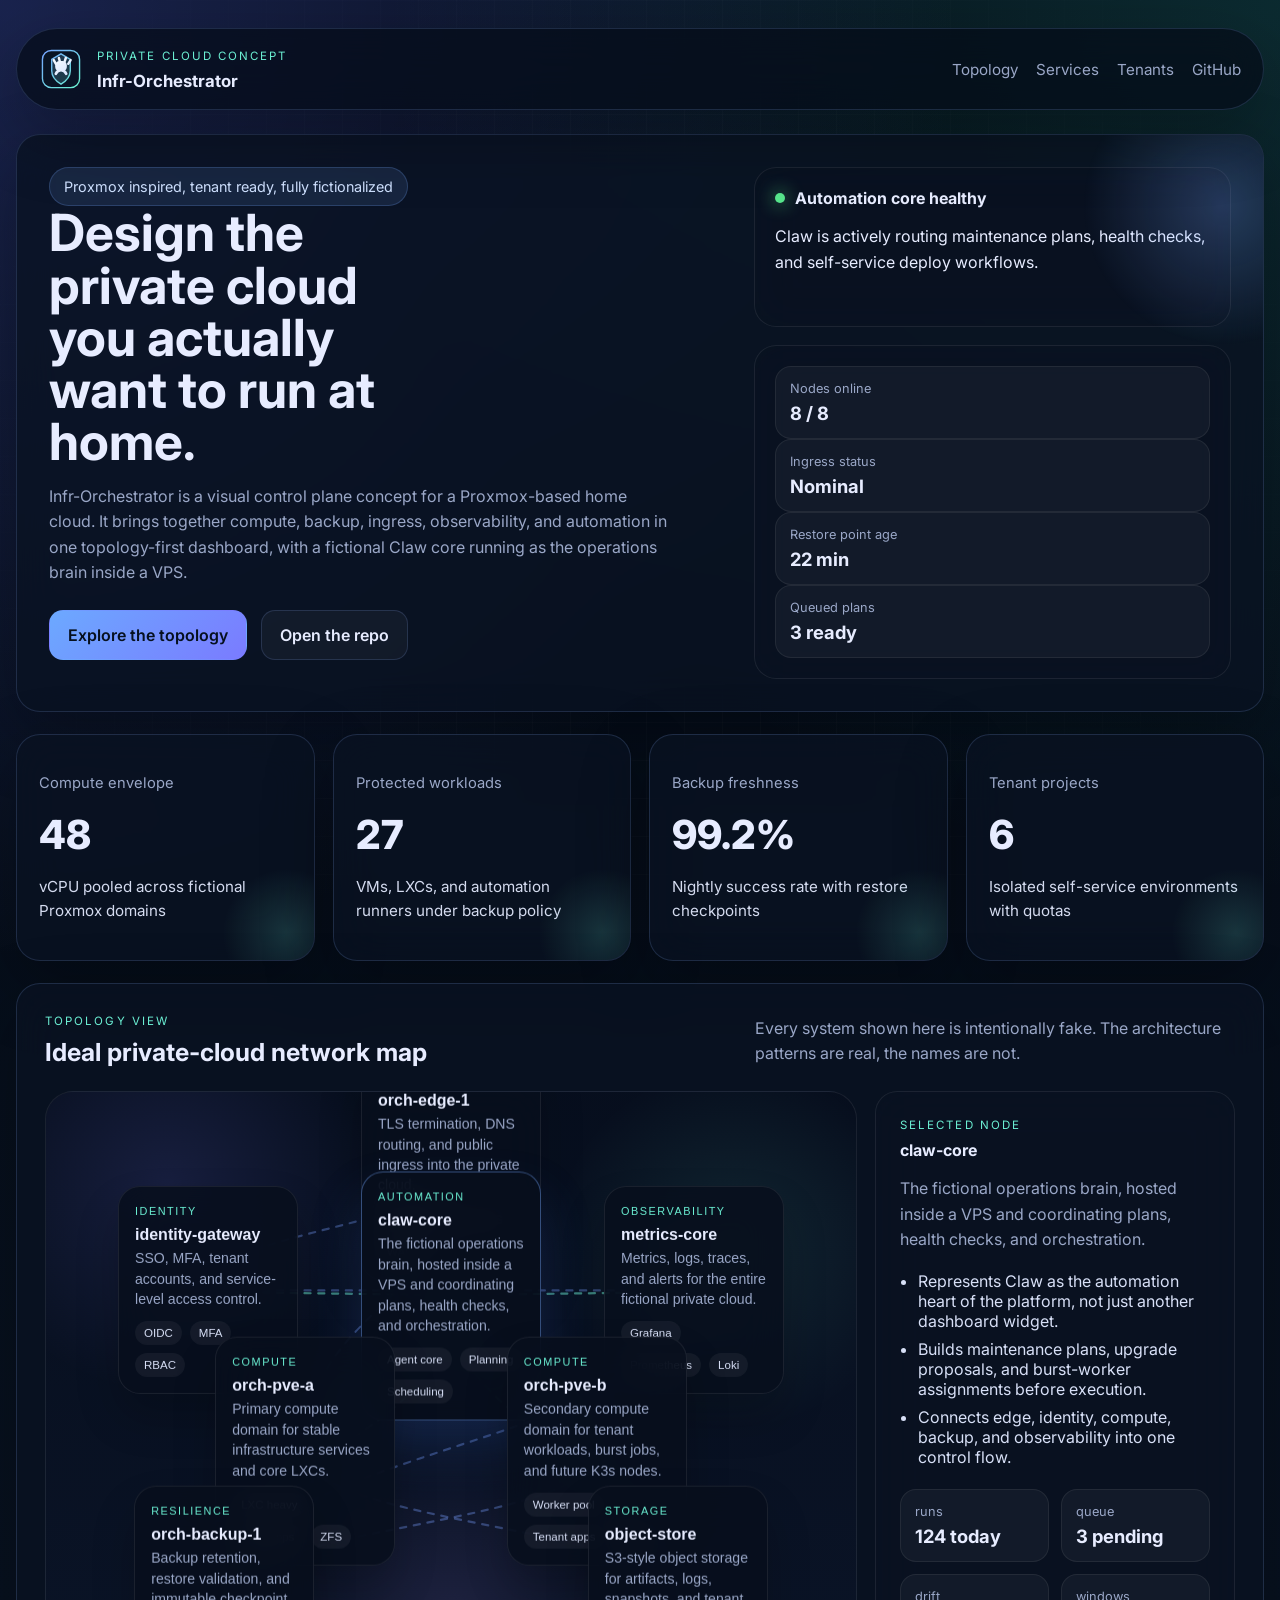
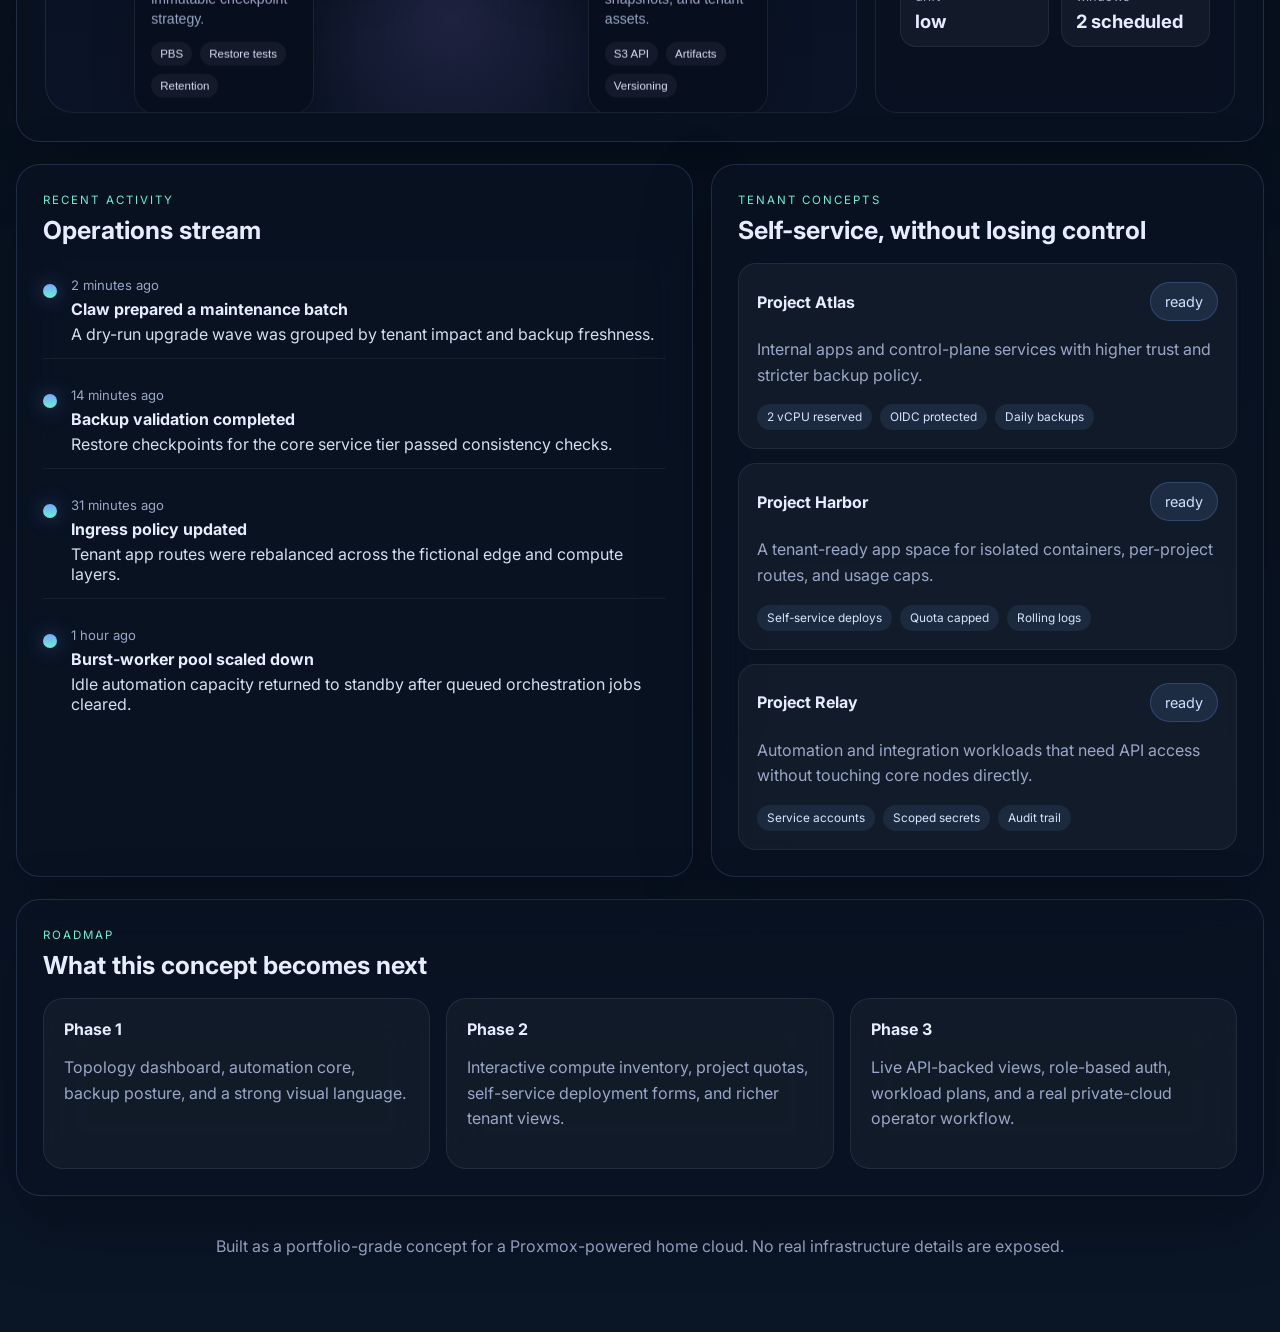
==== docs/index.html @ 696e26fd "feat: launch infr-orchestrator concept site" ====
<!DOCTYPE html>
<html lang="en">
  <head>
    <meta charset="UTF-8" />
    <meta name="viewport" content="width=device-width, initial-scale=1.0" />
    <title>Infr-Orchestrator</title>
    <meta
      name="description"
      content="A visual private-cloud control plane concept for Proxmox-based home infrastructure."
    />
    <link rel="icon" type="image/svg+xml" href="./assets/favicon.svg" />
    <link rel="preconnect" href="https://fonts.googleapis.com" />
    <link rel="preconnect" href="https://fonts.gstatic.com" crossorigin />
    <link
      href="https://fonts.googleapis.com/css2?family=Inter:wght@400;500;600;700;800&display=swap"
      rel="stylesheet"
    />
    <link rel="stylesheet" href="./styles.css" />
  </head>
  <body>
    <div class="page-shell">
      <header class="topbar">
        <div class="brand-lockup">
          <img src="./assets/favicon.svg" alt="Infr-Orchestrator logo" class="brand-icon" />
          <div>
            <p class="eyebrow">Private cloud concept</p>
            <h1>Infr-Orchestrator</h1>
          </div>
        </div>
        <nav class="topnav">
          <a href="#topology">Topology</a>
          <a href="#services">Services</a>
          <a href="#tenants">Tenants</a>
          <a href="https://github.com/SamuelSJames/infr-orchestrator" target="_blank" rel="noreferrer">GitHub</a>
        </nav>
      </header>

      <main>
        <section class="hero panel">
          <div class="hero-copy">
            <span class="pill">Proxmox inspired, tenant ready, fully fictionalized</span>
            <h2>Design the private cloud you actually want to run at home.</h2>
            <p>
              Infr-Orchestrator is a visual control plane concept for a Proxmox-based home cloud. It brings
              together compute, backup, ingress, observability, and automation in one topology-first dashboard,
              with a fictional Claw core running as the operations brain inside a VPS.
            </p>
            <div class="hero-actions">
              <a class="btn btn-primary" href="#topology">Explore the topology</a>
              <a class="btn btn-secondary" href="https://github.com/SamuelSJames/infr-orchestrator" target="_blank" rel="noreferrer">Open the repo</a>
            </div>
          </div>
          <div class="hero-stack">
            <article class="glass-card signal-card">
              <div class="signal-row">
                <span class="status-dot status-good"></span>
                <strong>Automation core healthy</strong>
              </div>
              <p>Claw is actively routing maintenance plans, health checks, and self-service deploy workflows.</p>
            </article>
            <article class="glass-card mini-metrics" id="mini-metrics"></article>
          </div>
        </section>

        <section class="stats-grid" id="services"></section>

        <section class="panel topology-section" id="topology">
          <div class="section-heading">
            <div>
              <p class="eyebrow">Topology view</p>
              <h3>Ideal private-cloud network map</h3>
            </div>
            <p>
              Every system shown here is intentionally fake. The architecture patterns are real, the names are not.
            </p>
          </div>
          <div class="topology-layout">
            <div class="topology-canvas-wrap">
              <svg class="connection-layer" viewBox="0 0 1000 620" preserveAspectRatio="none" aria-hidden="true"></svg>
              <div class="topology-canvas" id="topology-canvas"></div>
            </div>
            <aside class="detail-panel glass-card" id="detail-panel">
              <p class="eyebrow">Selected node</p>
              <h4 id="detail-title">claw-core</h4>
              <p id="detail-summary"></p>
              <ul class="detail-list" id="detail-list"></ul>
              <div class="detail-metrics" id="detail-metrics"></div>
            </aside>
          </div>
        </section>

        <section class="two-column-grid">
          <article class="panel">
            <div class="section-heading compact">
              <div>
                <p class="eyebrow">Recent activity</p>
                <h3>Operations stream</h3>
              </div>
            </div>
            <div class="timeline" id="timeline"></div>
          </article>

          <article class="panel" id="tenants">
            <div class="section-heading compact">
              <div>
                <p class="eyebrow">Tenant concepts</p>
                <h3>Self-service, without losing control</h3>
              </div>
            </div>
            <div class="tenant-grid" id="tenant-grid"></div>
          </article>
        </section>

        <section class="panel roadmap-panel">
          <div class="section-heading compact">
            <div>
              <p class="eyebrow">Roadmap</p>
              <h3>What this concept becomes next</h3>
            </div>
          </div>
          <div class="roadmap-grid">
            <article class="roadmap-card">
              <h4>Phase 1</h4>
              <p>Topology dashboard, automation core, backup posture, and a strong visual language.</p>
            </article>
            <article class="roadmap-card">
              <h4>Phase 2</h4>
              <p>Interactive compute inventory, project quotas, self-service deployment forms, and richer tenant views.</p>
            </article>
            <article class="roadmap-card">
              <h4>Phase 3</h4>
              <p>Live API-backed views, role-based auth, workload plans, and a real private-cloud operator workflow.</p>
            </article>
          </div>
        </section>
      </main>

      <footer class="footer-note">
        <p>Built as a portfolio-grade concept for a Proxmox-powered home cloud. No real infrastructure details are exposed.</p>
      </footer>
    </div>

    <script src="./app.js"></script>
  </body>
</html>
---- docs/styles.css ----
:root {
  --bg: #07111f;
  --bg-soft: rgba(15, 27, 47, 0.72);
  --panel: rgba(10, 18, 34, 0.78);
  --panel-strong: rgba(12, 22, 40, 0.92);
  --line: rgba(145, 178, 255, 0.17);
  --line-strong: rgba(129, 167, 255, 0.34);
  --text: #e7ecff;
  --text-soft: #9aa7c7;
  --accent: #75a8ff;
  --accent-2: #6cf0d4;
  --accent-3: #b28cff;
  --danger: #ff8d8d;
  --warn: #ffd36b;
  --ok: #57e58c;
  --shadow: 0 24px 70px rgba(0, 0, 0, 0.28);
  --radius: 24px;
}

* {
  box-sizing: border-box;
}

html {
  scroll-behavior: smooth;
}

body {
  margin: 0;
  font-family: "Inter", sans-serif;
  background:
    radial-gradient(circle at top left, rgba(92, 113, 255, 0.24), transparent 30%),
    radial-gradient(circle at top right, rgba(48, 208, 186, 0.16), transparent 28%),
    linear-gradient(180deg, #050b16 0%, #07111f 55%, #0a1526 100%);
  color: var(--text);
  min-height: 100vh;
}

body::before {
  content: "";
  position: fixed;
  inset: 0;
  pointer-events: none;
  background-image:
    linear-gradient(rgba(255, 255, 255, 0.02) 1px, transparent 1px),
    linear-gradient(90deg, rgba(255, 255, 255, 0.02) 1px, transparent 1px);
  background-size: 38px 38px;
  mask-image: radial-gradient(circle at center, black 45%, transparent 100%);
}

img {
  display: block;
}

p {
  line-height: 1.6;
}

a {
  color: inherit;
  text-decoration: none;
}

.page-shell {
  width: min(1320px, calc(100% - 32px));
  margin: 0 auto;
  padding: 28px 0 56px;
}

.topbar,
.panel,
.glass-card,
.roadmap-card,
.node-button {
  backdrop-filter: blur(20px);
  -webkit-backdrop-filter: blur(20px);
}

.topbar {
  position: sticky;
  top: 14px;
  z-index: 10;
  display: flex;
  justify-content: space-between;
  align-items: center;
  gap: 20px;
  padding: 18px 22px;
  margin-bottom: 24px;
  border: 1px solid var(--line);
  border-radius: 999px;
  background: rgba(5, 12, 24, 0.72);
  box-shadow: var(--shadow);
}

.brand-lockup {
  display: flex;
  align-items: center;
  gap: 14px;
}

.brand-icon {
  width: 44px;
  height: 44px;
}

.brand-lockup h1,
.hero-copy h2,
.section-heading h3,
.detail-panel h4 {
  margin: 0;
}

.brand-lockup h1 {
  font-size: 1.05rem;
}

.eyebrow {
  margin: 0 0 6px;
  text-transform: uppercase;
  letter-spacing: 0.18em;
  font-size: 0.72rem;
  color: var(--accent-2);
}

.topnav {
  display: flex;
  gap: 18px;
  flex-wrap: wrap;
}

.topnav a {
  color: var(--text-soft);
  font-size: 0.95rem;
}

.topnav a:hover {
  color: var(--text);
}

.panel {
  border: 1px solid var(--line);
  background: var(--panel);
  border-radius: var(--radius);
  box-shadow: var(--shadow);
}

.hero {
  display: grid;
  grid-template-columns: 1.35fr 0.95fr;
  gap: 28px;
  padding: 32px;
  position: relative;
  overflow: hidden;
}

.hero::after {
  content: "";
  position: absolute;
  right: -120px;
  top: -90px;
  width: 320px;
  height: 320px;
  background: radial-gradient(circle, rgba(117, 168, 255, 0.26), transparent 62%);
  pointer-events: none;
}

.hero-copy h2 {
  font-size: clamp(2.4rem, 4vw, 4.3rem);
  line-height: 1.02;
  max-width: 12ch;
}

.hero-copy p {
  color: var(--text-soft);
  max-width: 62ch;
}

.pill {
  display: inline-flex;
  align-items: center;
  gap: 8px;
  padding: 10px 14px;
  border-radius: 999px;
  background: rgba(117, 168, 255, 0.12);
  border: 1px solid rgba(117, 168, 255, 0.22);
  color: #cfe1ff;
  font-size: 0.9rem;
}

.hero-actions {
  display: flex;
  flex-wrap: wrap;
  gap: 14px;
  margin-top: 24px;
}

.btn {
  display: inline-flex;
  align-items: center;
  justify-content: center;
  padding: 14px 18px;
  border-radius: 14px;
  border: 1px solid transparent;
  font-weight: 600;
}

.btn-primary {
  background: linear-gradient(135deg, #6ca9ff 0%, #7a7bff 100%);
  color: #06101f;
}

.btn-secondary {
  background: rgba(255, 255, 255, 0.04);
  border-color: var(--line);
}

.hero-stack {
  display: grid;
  gap: 18px;
  align-content: center;
}

.glass-card {
  border-radius: 22px;
  padding: 20px;
  border: 1px solid rgba(255, 255, 255, 0.08);
  background: rgba(10, 18, 34, 0.72);
}

.signal-card {
  min-height: 160px;
}

.signal-row {
  display: flex;
  align-items: center;
  gap: 10px;
  margin-bottom: 12px;
}

.status-dot {
  width: 10px;
  height: 10px;
  border-radius: 999px;
  box-shadow: 0 0 18px currentColor;
}

.status-good {
  color: var(--ok);
  background: currentColor;
}

.status-warn {
  color: var(--warn);
  background: currentColor;
}

.status-danger {
  color: var(--danger);
  background: currentColor;
}

.stats-grid {
  margin-top: 22px;
  display: grid;
  grid-template-columns: repeat(4, minmax(0, 1fr));
  gap: 18px;
}

.metric-card {
  padding: 22px;
  min-height: 170px;
  position: relative;
  overflow: hidden;
}

.metric-card::after {
  content: "";
  position: absolute;
  inset: auto -38px -38px auto;
  width: 130px;
  height: 130px;
  border-radius: 999px;
  background: radial-gradient(circle, rgba(108, 240, 212, 0.16), transparent 70%);
}

.metric-label {
  color: var(--text-soft);
  font-size: 0.92rem;
}

.metric-value {
  margin: 14px 0 10px;
  font-size: 2.5rem;
  font-weight: 800;
}

.metric-footer {
  color: #d4dbef;
  font-size: 0.95rem;
}

.section-heading {
  display: flex;
  justify-content: space-between;
  gap: 18px;
  align-items: end;
  margin-bottom: 24px;
}

.section-heading.compact {
  margin-bottom: 18px;
}

.section-heading h3 {
  font-size: 1.55rem;
}

.section-heading p:last-child {
  max-width: 48ch;
  color: var(--text-soft);
  margin: 0;
}

.topology-section {
  margin-top: 22px;
  padding: 28px;
}

.topology-layout {
  display: grid;
  grid-template-columns: minmax(0, 2.1fr) 360px;
  gap: 18px;
}

.topology-canvas-wrap {
  position: relative;
  min-height: 620px;
  border-radius: 28px;
  border: 1px solid rgba(255, 255, 255, 0.08);
  background: linear-gradient(180deg, rgba(7, 15, 30, 0.95), rgba(11, 21, 40, 0.95));
  overflow: hidden;
}

.topology-canvas-wrap::before {
  content: "";
  position: absolute;
  inset: 0;
  background:
    radial-gradient(circle at 15% 15%, rgba(122, 123, 255, 0.14), transparent 24%),
    radial-gradient(circle at 85% 25%, rgba(108, 240, 212, 0.1), transparent 22%),
    radial-gradient(circle at 50% 85%, rgba(178, 140, 255, 0.12), transparent 26%);
}

.topology-canvas {
  position: relative;
  min-height: 620px;
}

.connection-layer {
  position: absolute;
  inset: 0;
  width: 100%;
  height: 100%;
}

.connection-layer path {
  fill: none;
  stroke: rgba(120, 159, 255, 0.36);
  stroke-width: 2.2;
  stroke-linecap: round;
  stroke-dasharray: 8 9;
}

.connection-layer path.primary {
  stroke: rgba(108, 240, 212, 0.5);
}

.node-button {
  position: absolute;
  transform: translate(-50%, -50%);
  width: 180px;
  border-radius: 22px;
  padding: 16px;
  text-align: left;
  border: 1px solid rgba(255, 255, 255, 0.08);
  background: rgba(8, 15, 29, 0.86);
  color: var(--text);
  box-shadow: 0 24px 44px rgba(0, 0, 0, 0.2);
  cursor: pointer;
}

.node-button:hover,
.node-button.active {
  border-color: rgba(117, 168, 255, 0.42);
  box-shadow: 0 28px 52px rgba(53, 93, 181, 0.24);
}

.node-tier {
  color: var(--accent-2);
  text-transform: uppercase;
  letter-spacing: 0.14em;
  font-size: 0.68rem;
}

.node-name {
  margin: 8px 0 4px;
  font-size: 1rem;
  font-weight: 700;
}

.node-summary {
  margin: 0;
  color: var(--text-soft);
  font-size: 0.88rem;
  line-height: 1.45;
}

.node-chip-row {
  display: flex;
  flex-wrap: wrap;
  gap: 8px;
  margin-top: 12px;
}

.node-chip {
  padding: 6px 9px;
  border-radius: 999px;
  font-size: 0.72rem;
  background: rgba(255, 255, 255, 0.05);
  color: #d8e0f7;
}

.detail-panel {
  min-height: 620px;
  padding: 24px;
  align-self: stretch;
}

#detail-summary {
  color: var(--text-soft);
}

.detail-list {
  padding-left: 18px;
  margin: 18px 0 22px;
  color: #d8e0f7;
}

.detail-list li + li {
  margin-top: 8px;
}

.detail-metrics {
  display: grid;
  grid-template-columns: repeat(2, minmax(0, 1fr));
  gap: 12px;
}

.detail-metric {
  border-radius: 16px;
  padding: 14px;
  background: rgba(255, 255, 255, 0.04);
  border: 1px solid rgba(255, 255, 255, 0.07);
}

.detail-metric span {
  display: block;
  color: var(--text-soft);
  font-size: 0.8rem;
  margin-bottom: 6px;
}

.detail-metric strong {
  font-size: 1.15rem;
}

.two-column-grid {
  margin-top: 22px;
  display: grid;
  grid-template-columns: 1.1fr 0.9fr;
  gap: 18px;
}

.two-column-grid > .panel,
.roadmap-panel {
  padding: 26px;
}

.timeline {
  display: grid;
  gap: 14px;
}

.timeline-item {
  display: grid;
  grid-template-columns: auto 1fr;
  gap: 14px;
  padding: 14px 0;
  border-bottom: 1px solid rgba(255, 255, 255, 0.06);
}

.timeline-item:last-child {
  border-bottom: 0;
}

.timeline-marker {
  width: 14px;
  height: 14px;
  margin-top: 7px;
  border-radius: 999px;
  background: linear-gradient(180deg, var(--accent), var(--accent-2));
  box-shadow: 0 0 20px rgba(117, 168, 255, 0.42);
}

.timeline-meta {
  color: var(--text-soft);
  font-size: 0.82rem;
  margin-bottom: 6px;
}

.timeline-title {
  font-weight: 700;
  margin-bottom: 5px;
}

.timeline-desc {
  color: #d6deef;
}

.tenant-grid {
  display: grid;
  gap: 14px;
}

.tenant-card {
  padding: 18px;
  border-radius: 18px;
  background: rgba(255, 255, 255, 0.04);
  border: 1px solid rgba(255, 255, 255, 0.07);
}

.tenant-top {
  display: flex;
  justify-content: space-between;
  gap: 14px;
  align-items: center;
}

.tenant-card h4,
.roadmap-card h4 {
  margin: 0;
}

.tenant-card p,
.roadmap-card p {
  color: var(--text-soft);
}

.tenant-badges {
  display: flex;
  flex-wrap: wrap;
  gap: 8px;
  margin-top: 12px;
}

.tenant-badge {
  padding: 6px 10px;
  border-radius: 999px;
  font-size: 0.74rem;
  background: rgba(117, 168, 255, 0.11);
  color: #d8e3ff;
}

.roadmap-panel {
  margin-top: 22px;
}

.roadmap-grid {
  display: grid;
  grid-template-columns: repeat(3, minmax(0, 1fr));
  gap: 16px;
}

.roadmap-card {
  border-radius: 20px;
  padding: 20px;
  border: 1px solid rgba(255, 255, 255, 0.08);
  background: rgba(255, 255, 255, 0.04);
}

.footer-note {
  padding-top: 22px;
  color: var(--text-soft);
  text-align: center;
}

@media (max-width: 1120px) {
  .hero,
  .topology-layout,
  .two-column-grid,
  .roadmap-grid,
  .stats-grid {
    grid-template-columns: 1fr;
  }

  .topology-canvas-wrap,
  .detail-panel {
    min-height: auto;
  }
}

@media (max-width: 860px) {
  .page-shell {
    width: min(100% - 20px, 1320px);
    padding-top: 18px;
  }

  .topbar {
    border-radius: 26px;
    padding: 18px;
    align-items: flex-start;
    flex-direction: column;
  }

  .hero,
  .topology-section,
  .two-column-grid > .panel,
  .roadmap-panel {
    padding: 22px;
  }

  .hero-copy h2 {
    max-width: 100%;
  }

  .section-heading {
    flex-direction: column;
    align-items: flex-start;
  }

  .node-button {
    width: 156px;
    padding: 14px;
  }
}
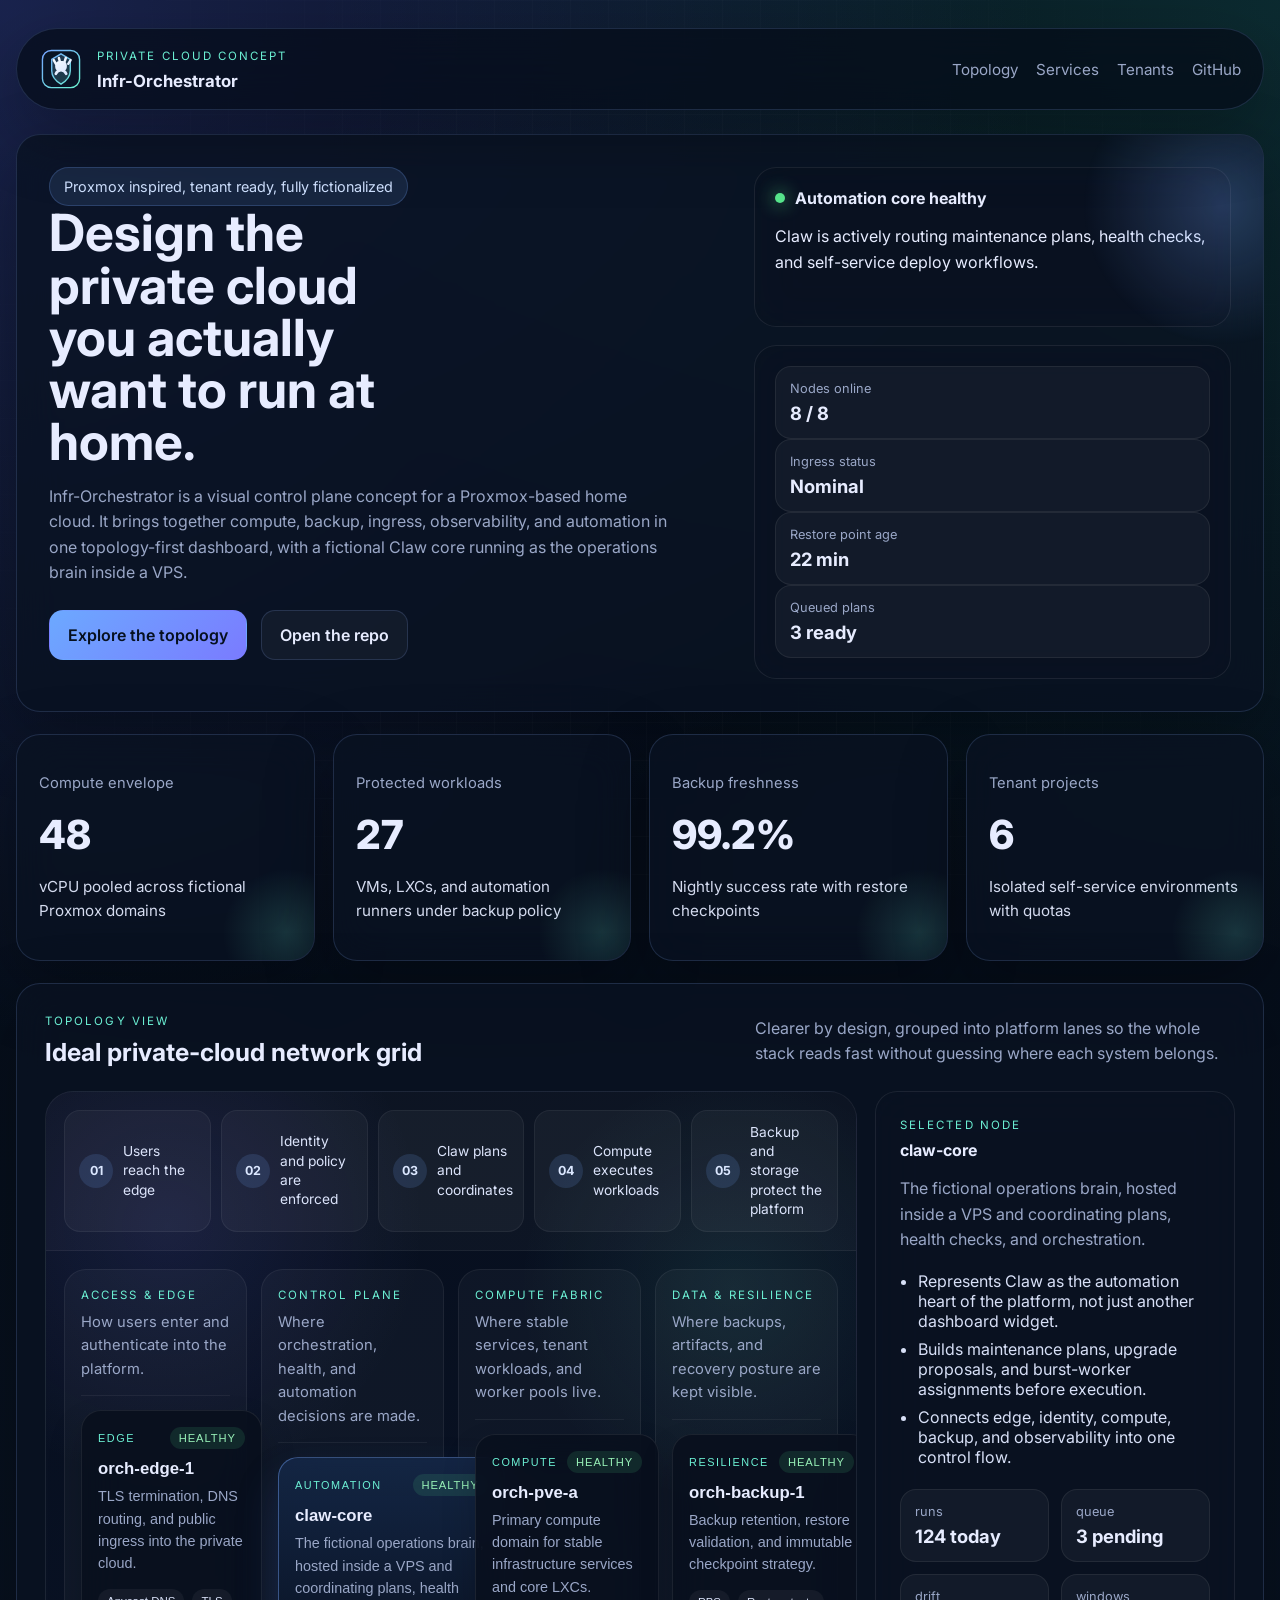
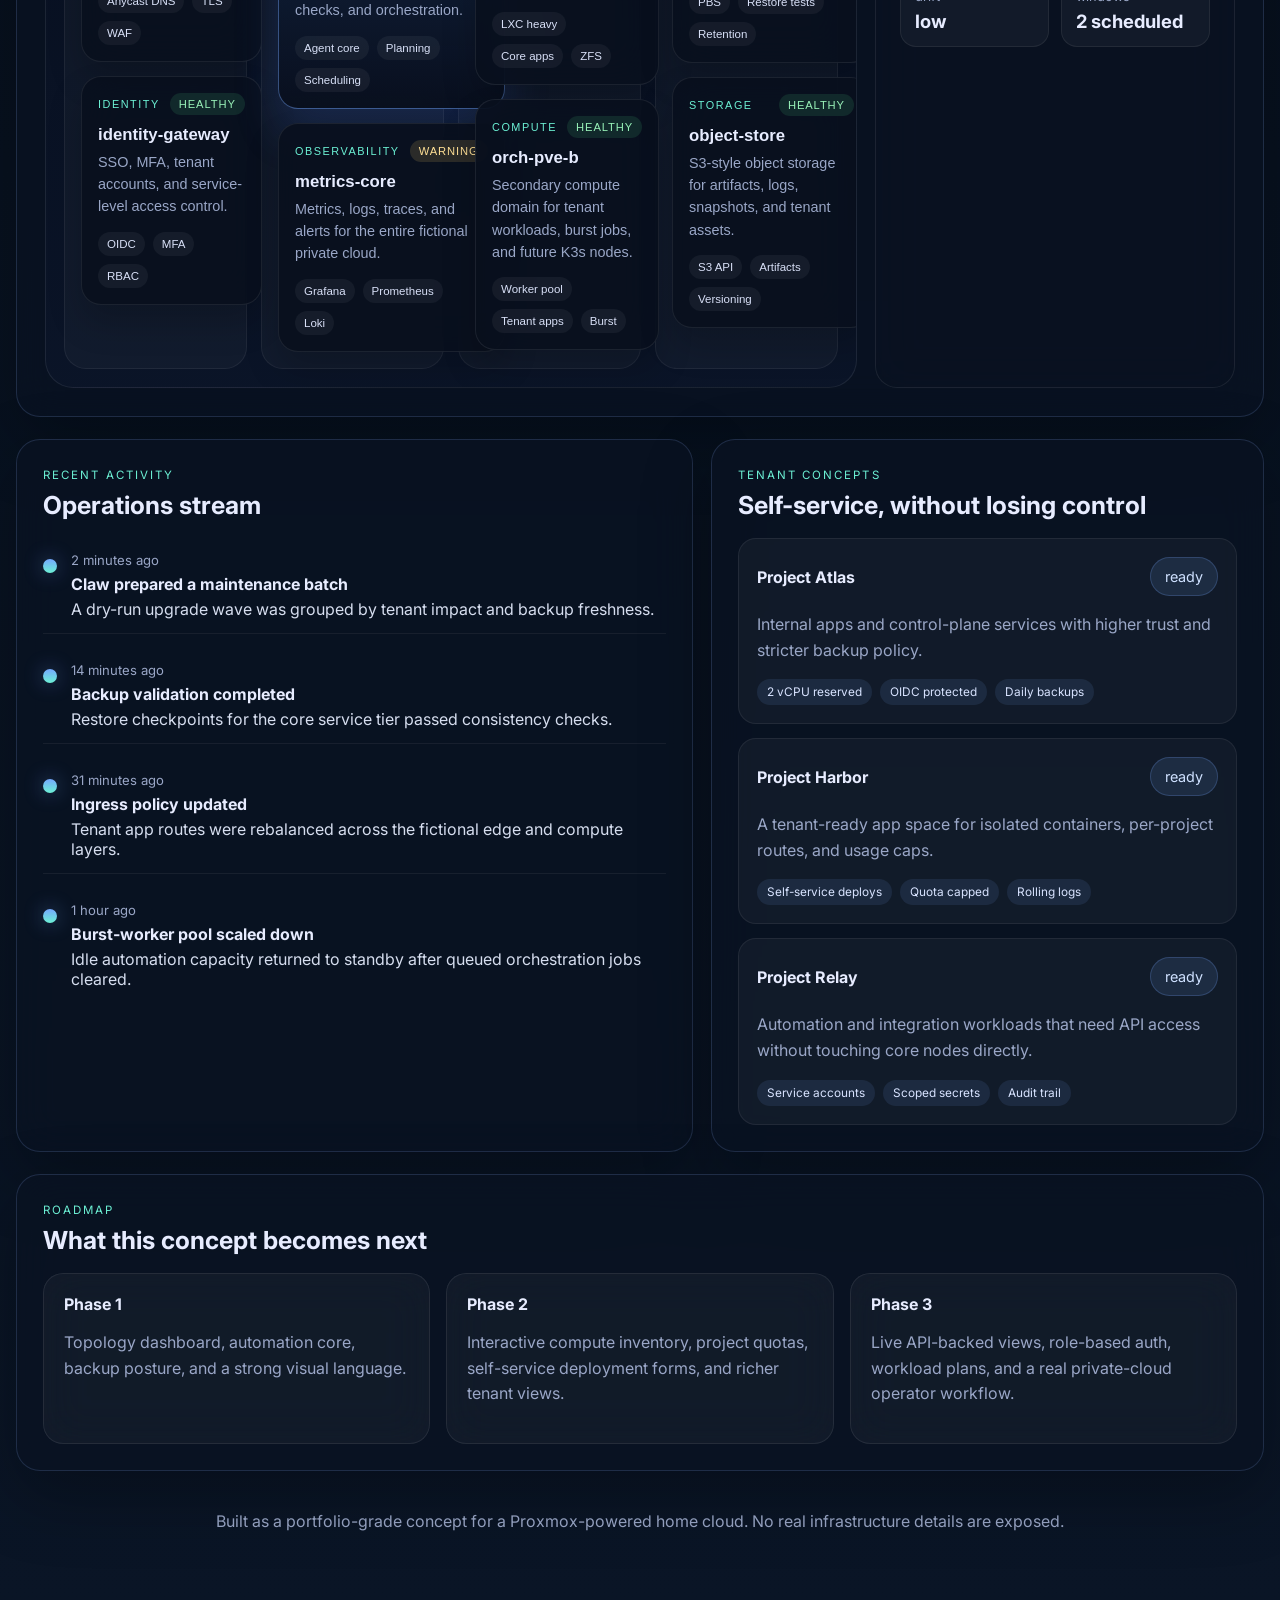
==== commit 5d25e4fe: "feat: redesign topology as lane-based grid" ====
--- a/docs/index.html
+++ b/docs/index.html
@@ -68,16 +68,16 @@
           <div class="section-heading">
             <div>
               <p class="eyebrow">Topology view</p>
-              <h3>Ideal private-cloud network map</h3>
+              <h3>Ideal private-cloud network grid</h3>
             </div>
             <p>
-              Every system shown here is intentionally fake. The architecture patterns are real, the names are not.
+              Clearer by design, grouped into platform lanes so the whole stack reads fast without guessing where each system belongs.
             </p>
           </div>
           <div class="topology-layout">
-            <div class="topology-canvas-wrap">
-              <svg class="connection-layer" viewBox="0 0 1000 620" preserveAspectRatio="none" aria-hidden="true"></svg>
-              <div class="topology-canvas" id="topology-canvas"></div>
+            <div class="topology-grid-wrap">
+              <div class="topology-flow" id="topology-flow"></div>
+              <div class="topology-grid" id="topology-grid"></div>
             </div>
             <aside class="detail-panel glass-card" id="detail-panel">
               <p class="eyebrow">Selected node</p>
--- a/docs/styles.css
+++ b/docs/styles.css
@@ -333,67 +333,115 @@
   gap: 18px;
 }
 
-.topology-canvas-wrap {
-  position: relative;
-  min-height: 620px;
+.topology-grid-wrap {
   border-radius: 28px;
   border: 1px solid rgba(255, 255, 255, 0.08);
-  background: linear-gradient(180deg, rgba(7, 15, 30, 0.95), rgba(11, 21, 40, 0.95));
+  background:
+    radial-gradient(circle at 15% 15%, rgba(122, 123, 255, 0.12), transparent 25%),
+    radial-gradient(circle at 85% 22%, rgba(108, 240, 212, 0.09), transparent 22%),
+    linear-gradient(180deg, rgba(7, 15, 30, 0.96), rgba(11, 21, 40, 0.96));
   overflow: hidden;
 }
 
-.topology-canvas-wrap::before {
-  content: "";
-  position: absolute;
-  inset: 0;
-  background:
-    radial-gradient(circle at 15% 15%, rgba(122, 123, 255, 0.14), transparent 24%),
-    radial-gradient(circle at 85% 25%, rgba(108, 240, 212, 0.1), transparent 22%),
-    radial-gradient(circle at 50% 85%, rgba(178, 140, 255, 0.12), transparent 26%);
-}
-
-.topology-canvas {
-  position: relative;
-  min-height: 620px;
-}
-
-.connection-layer {
-  position: absolute;
-  inset: 0;
+.topology-flow {
+  display: grid;
+  grid-template-columns: repeat(5, minmax(0, 1fr));
+  gap: 10px;
+  padding: 18px;
+  border-bottom: 1px solid rgba(255, 255, 255, 0.06);
+  background: rgba(255, 255, 255, 0.025);
+}
+
+.flow-step {
+  display: flex;
+  gap: 10px;
+  align-items: center;
+  padding: 12px 14px;
+  border-radius: 16px;
+  background: rgba(255, 255, 255, 0.04);
+  border: 1px solid rgba(255, 255, 255, 0.06);
+}
+
+.flow-index {
+  display: inline-flex;
+  align-items: center;
+  justify-content: center;
+  min-width: 34px;
+  height: 34px;
+  border-radius: 999px;
+  background: rgba(117, 168, 255, 0.15);
+  color: #dbe7ff;
+  font-size: 0.78rem;
+  font-weight: 700;
+}
+
+.flow-text {
+  color: #dce4fb;
+  font-size: 0.86rem;
+  line-height: 1.4;
+}
+
+.topology-grid {
+  display: grid;
+  grid-template-columns: repeat(4, minmax(0, 1fr));
+  gap: 14px;
+  padding: 18px;
+}
+
+.topology-lane {
+  display: flex;
+  flex-direction: column;
+  gap: 14px;
+  min-height: 100%;
+  padding: 16px;
+  border-radius: 22px;
+  border: 1px solid rgba(255, 255, 255, 0.06);
+  background: rgba(255, 255, 255, 0.03);
+}
+
+.lane-header {
+  padding-bottom: 14px;
+  border-bottom: 1px solid rgba(255, 255, 255, 0.06);
+}
+
+.lane-summary {
+  margin: 0;
+  color: var(--text-soft);
+  font-size: 0.92rem;
+}
+
+.lane-stack {
+  display: grid;
+  gap: 14px;
+}
+
+.node-button {
   width: 100%;
-  height: 100%;
-}
-
-.connection-layer path {
-  fill: none;
-  stroke: rgba(120, 159, 255, 0.36);
-  stroke-width: 2.2;
-  stroke-linecap: round;
-  stroke-dasharray: 8 9;
-}
-
-.connection-layer path.primary {
-  stroke: rgba(108, 240, 212, 0.5);
-}
-
-.node-button {
-  position: absolute;
-  transform: translate(-50%, -50%);
-  width: 180px;
-  border-radius: 22px;
+  border-radius: 20px;
   padding: 16px;
   text-align: left;
   border: 1px solid rgba(255, 255, 255, 0.08);
-  background: rgba(8, 15, 29, 0.86);
+  background: rgba(8, 15, 29, 0.88);
   color: var(--text);
-  box-shadow: 0 24px 44px rgba(0, 0, 0, 0.2);
+  box-shadow: 0 18px 34px rgba(0, 0, 0, 0.18);
   cursor: pointer;
 }
 
 .node-button:hover,
 .node-button.active {
   border-color: rgba(117, 168, 255, 0.42);
-  box-shadow: 0 28px 52px rgba(53, 93, 181, 0.24);
+  box-shadow: 0 24px 44px rgba(53, 93, 181, 0.22);
+}
+
+.node-primary {
+  background: linear-gradient(180deg, rgba(20, 38, 69, 0.96), rgba(8, 15, 29, 0.92));
+}
+
+.node-card-header {
+  display: flex;
+  align-items: center;
+  justify-content: space-between;
+  gap: 10px;
 }
 
 .node-tier {
@@ -403,24 +451,45 @@
   font-size: 0.68rem;
 }
 
+.node-state {
+  display: inline-flex;
+  align-items: center;
+  justify-content: center;
+  padding: 5px 9px;
+  border-radius: 999px;
+  font-size: 0.7rem;
+  text-transform: uppercase;
+  letter-spacing: 0.08em;
+}
+
+.state-healthy {
+  background: rgba(87, 229, 140, 0.12);
+  color: #98f1b8;
+}
+
+.state-warning {
+  background: rgba(255, 211, 107, 0.14);
+  color: #ffe096;
+}
+
 .node-name {
-  margin: 8px 0 4px;
-  font-size: 1rem;
+  margin: 10px 0 6px;
+  font-size: 1.05rem;
   font-weight: 700;
 }
 
 .node-summary {
   margin: 0;
   color: var(--text-soft);
-  font-size: 0.88rem;
-  line-height: 1.45;
+  font-size: 0.9rem;
+  line-height: 1.55;
 }
 
 .node-chip-row {
   display: flex;
   flex-wrap: wrap;
   gap: 8px;
-  margin-top: 12px;
+  margin-top: 14px;
 }
 
 .node-chip {
@@ -432,7 +501,7 @@
 }
 
 .detail-panel {
-  min-height: 620px;
+  min-height: 100%;
   padding: 24px;
   align-self: stretch;
 }
@@ -600,11 +669,12 @@
   .topology-layout,
   .two-column-grid,
   .roadmap-grid,
-  .stats-grid {
+  .stats-grid,
+  .topology-grid,
+  .topology-flow {
     grid-template-columns: 1fr;
   }
 
-  .topology-canvas-wrap,
   .detail-panel {
     min-height: auto;
   }
@@ -639,8 +709,13 @@
     align-items: flex-start;
   }
 
+  .flow-step,
+  .topology-lane,
   .node-button {
-    width: 156px;
     padding: 14px;
   }
-}
+
+  .detail-metrics {
+    grid-template-columns: 1fr;
+  }
+}
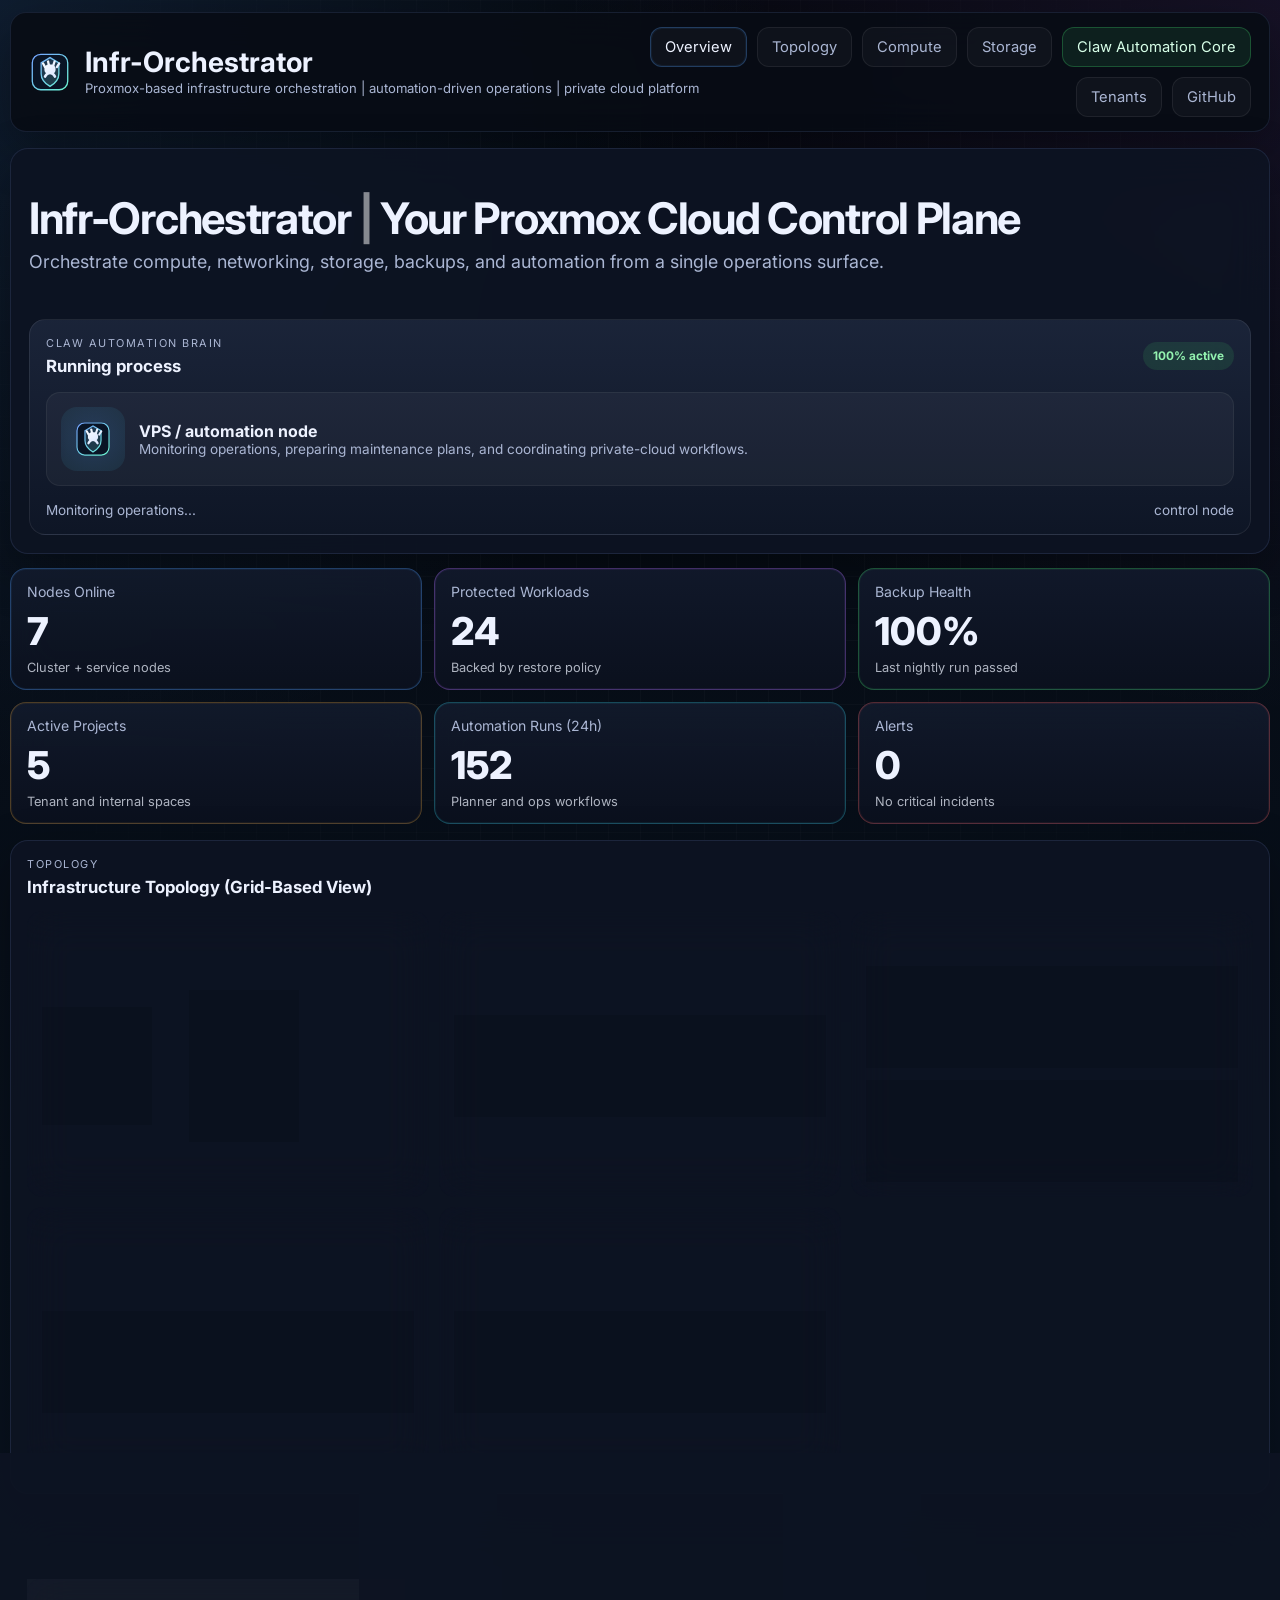
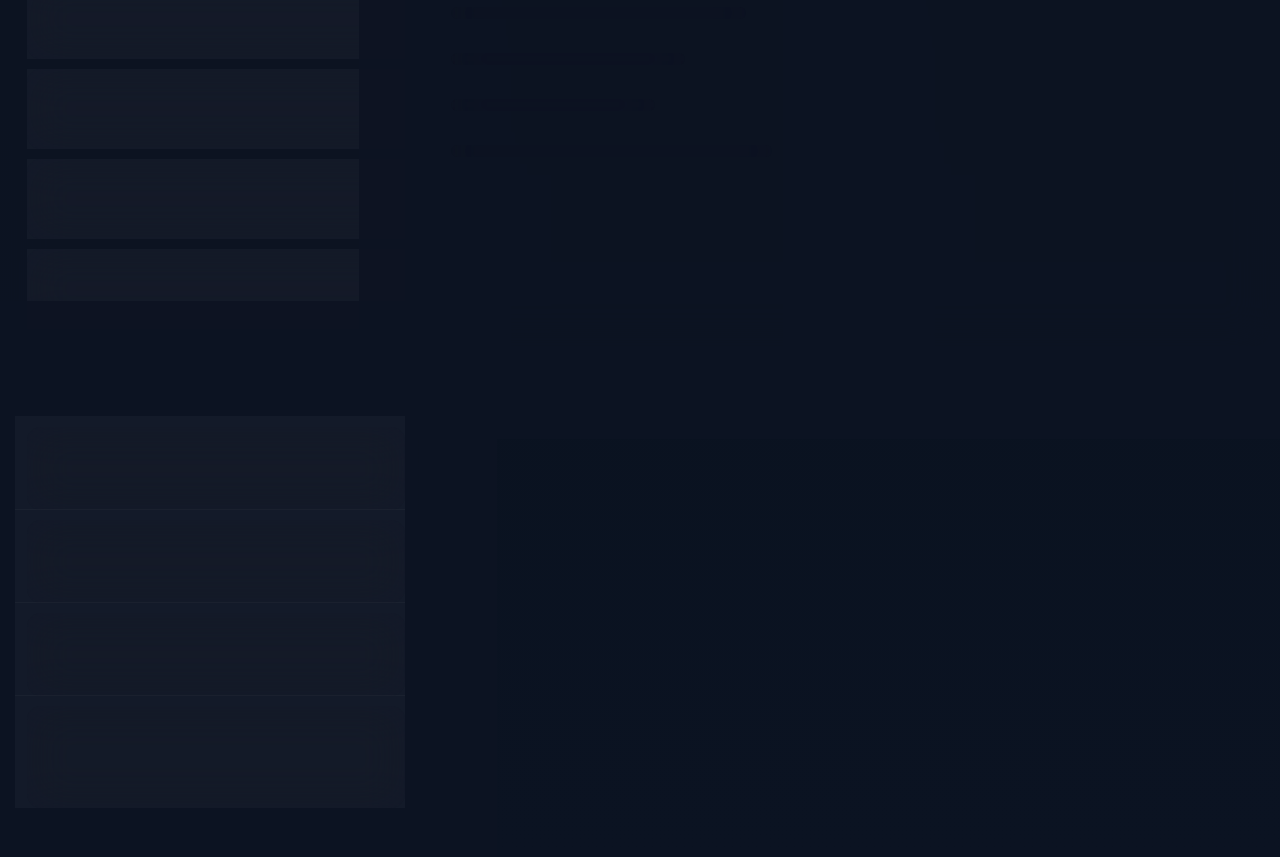
==== commit 2c7ff701: "feat: restyle dashboard to match recruiter showcase mockup" ====
--- a/docs/index.html
+++ b/docs/index.html
@@ -6,7 +6,7 @@
     <title>Infr-Orchestrator</title>
     <meta
       name="description"
-      content="A visual private-cloud control plane concept for Proxmox-based home infrastructure."
+      content="A Proxmox cloud control plane for orchestrating compute, networking, storage, and automation-driven operations."
     />
     <link rel="icon" type="image/svg+xml" href="./assets/favicon.svg" />
     <link rel="preconnect" href="https://fonts.googleapis.com" />
@@ -23,121 +23,117 @@
         <div class="brand-lockup">
           <img src="./assets/favicon.svg" alt="Infr-Orchestrator logo" class="brand-icon" />
           <div>
-            <p class="eyebrow">Private cloud concept</p>
             <h1>Infr-Orchestrator</h1>
+            <p class="brand-subtitle">Proxmox-based infrastructure orchestration | automation-driven operations | private cloud platform</p>
           </div>
         </div>
         <nav class="topnav">
-          <a href="#topology">Topology</a>
-          <a href="#services">Services</a>
-          <a href="#tenants">Tenants</a>
-          <a href="https://github.com/SamuelSJames/infr-orchestrator" target="_blank" rel="noreferrer">GitHub</a>
+          <a href="#overview" class="nav-pill active">Overview</a>
+          <a href="#topology" class="nav-pill">Topology</a>
+          <a href="#compute" class="nav-pill">Compute</a>
+          <a href="#storage" class="nav-pill">Storage</a>
+          <a href="#claw" class="nav-pill nav-pill-accent">Claw Automation Core</a>
+          <a href="#tenants" class="nav-pill">Tenants</a>
+          <a href="https://github.com/SamuelSJames/infr-orchestrator" target="_blank" rel="noreferrer" class="nav-pill">GitHub</a>
         </nav>
       </header>
 
       <main>
-        <section class="hero panel">
+        <section class="hero panel" id="overview">
           <div class="hero-copy">
-            <span class="pill">Proxmox inspired, tenant ready, fully fictionalized</span>
-            <h2>Design the private cloud you actually want to run at home.</h2>
-            <p>
-              Infr-Orchestrator is a visual control plane concept for a Proxmox-based home cloud. It brings
-              together compute, backup, ingress, observability, and automation in one topology-first dashboard,
-              with a fictional Claw core running as the operations brain inside a VPS.
-            </p>
-            <div class="hero-actions">
-              <a class="btn btn-primary" href="#topology">Explore the topology</a>
-              <a class="btn btn-secondary" href="https://github.com/SamuelSJames/infr-orchestrator" target="_blank" rel="noreferrer">Open the repo</a>
+            <h2>Infr-Orchestrator <span>|</span> Your Proxmox Cloud Control Plane</h2>
+            <p>Orchestrate compute, networking, storage, backups, and automation from a single operations surface.</p>
+          </div>
+          <aside class="brain-card" id="claw">
+            <div class="brain-card-header">
+              <div>
+                <p class="eyebrow">Claw automation brain</p>
+                <h3>Running process</h3>
+              </div>
+              <span class="status-badge good">100% active</span>
+            </div>
+            <div class="brain-core">
+              <div class="brain-icon-wrap">
+                <img src="./assets/favicon.svg" alt="Claw Core" class="brain-icon" />
+              </div>
+              <div>
+                <strong>VPS / automation node</strong>
+                <p>Monitoring operations, preparing maintenance plans, and coordinating private-cloud workflows.</p>
+              </div>
+            </div>
+            <div class="brain-footer">
+              <span>Monitoring operations...</span>
+              <span>control node</span>
+            </div>
+          </aside>
+        </section>
+
+        <section class="stats-row" id="summary-stats"></section>
+
+        <section class="panel topology-panel" id="topology">
+          <div class="section-bar">
+            <div>
+              <p class="eyebrow">Topology</p>
+              <h3>Infrastructure Topology (Grid-Based View)</h3>
             </div>
           </div>
-          <div class="hero-stack">
-            <article class="glass-card signal-card">
-              <div class="signal-row">
-                <span class="status-dot status-good"></span>
-                <strong>Automation core healthy</strong>
-              </div>
-              <p>Claw is actively routing maintenance plans, health checks, and self-service deploy workflows.</p>
-            </article>
-            <article class="glass-card mini-metrics" id="mini-metrics"></article>
-          </div>
+          <div class="topology-columns" id="topology-columns"></div>
         </section>
 
-        <section class="stats-grid" id="services"></section>
-
-        <section class="panel topology-section" id="topology">
-          <div class="section-heading">
-            <div>
-              <p class="eyebrow">Topology view</p>
-              <h3>Ideal private-cloud network grid</h3>
-            </div>
-            <p>
-              Clearer by design, grouped into platform lanes so the whole stack reads fast without guessing where each system belongs.
-            </p>
-          </div>
-          <div class="topology-layout">
-            <div class="topology-grid-wrap">
-              <div class="topology-flow" id="topology-flow"></div>
-              <div class="topology-grid" id="topology-grid"></div>
-            </div>
-            <aside class="detail-panel glass-card" id="detail-panel">
-              <p class="eyebrow">Selected node</p>
-              <h4 id="detail-title">claw-core</h4>
-              <p id="detail-summary"></p>
-              <ul class="detail-list" id="detail-list"></ul>
-              <div class="detail-metrics" id="detail-metrics"></div>
-            </aside>
-          </div>
-        </section>
-
-        <section class="two-column-grid">
-          <article class="panel">
-            <div class="section-heading compact">
+        <section class="dashboard-grid">
+          <article class="panel data-panel">
+            <div class="section-bar compact">
               <div>
-                <p class="eyebrow">Recent activity</p>
-                <h3>Operations stream</h3>
+                <p class="eyebrow">Operations</p>
+                <h3>Recent Operations</h3>
               </div>
             </div>
-            <div class="timeline" id="timeline"></div>
+            <div class="list-stack" id="recent-ops"></div>
           </article>
 
-          <article class="panel" id="tenants">
-            <div class="section-heading compact">
+          <article class="panel data-panel" id="tenants">
+            <div class="section-bar compact">
               <div>
-                <p class="eyebrow">Tenant concepts</p>
-                <h3>Self-service, without losing control</h3>
+                <p class="eyebrow">Workloads</p>
+                <h3>Tenant Workloads</h3>
               </div>
             </div>
-            <div class="tenant-grid" id="tenant-grid"></div>
+            <div class="workload-chart" id="workload-chart"></div>
+          </article>
+
+          <article class="panel data-panel" id="compute">
+            <div class="section-bar compact">
+              <div>
+                <p class="eyebrow">Compute</p>
+                <h3>Compute Inventory (PVE Nodes)</h3>
+              </div>
+            </div>
+            <div class="inventory-table-wrap">
+              <table class="inventory-table">
+                <thead>
+                  <tr>
+                    <th>Name</th>
+                    <th>Type</th>
+                    <th>Storage</th>
+                    <th>Statistics</th>
+                  </tr>
+                </thead>
+                <tbody id="inventory-table"></tbody>
+              </table>
+            </div>
+          </article>
+
+          <article class="panel data-panel" id="storage">
+            <div class="section-bar compact">
+              <div>
+                <p class="eyebrow">Automation</p>
+                <h3>Automation Status Log</h3>
+              </div>
+            </div>
+            <div class="log-stack" id="automation-log"></div>
           </article>
         </section>
-
-        <section class="panel roadmap-panel">
-          <div class="section-heading compact">
-            <div>
-              <p class="eyebrow">Roadmap</p>
-              <h3>What this concept becomes next</h3>
-            </div>
-          </div>
-          <div class="roadmap-grid">
-            <article class="roadmap-card">
-              <h4>Phase 1</h4>
-              <p>Topology dashboard, automation core, backup posture, and a strong visual language.</p>
-            </article>
-            <article class="roadmap-card">
-              <h4>Phase 2</h4>
-              <p>Interactive compute inventory, project quotas, self-service deployment forms, and richer tenant views.</p>
-            </article>
-            <article class="roadmap-card">
-              <h4>Phase 3</h4>
-              <p>Live API-backed views, role-based auth, workload plans, and a real private-cloud operator workflow.</p>
-            </article>
-          </div>
-        </section>
       </main>
-
-      <footer class="footer-note">
-        <p>Built as a portfolio-grade concept for a Proxmox-powered home cloud. No real infrastructure details are exposed.</p>
-      </footer>
     </div>
 
     <script src="./app.js"></script>
--- a/docs/styles.css
+++ b/docs/styles.css
@@ -1,20 +1,20 @@
 :root {
-  --bg: #07111f;
-  --bg-soft: rgba(15, 27, 47, 0.72);
-  --panel: rgba(10, 18, 34, 0.78);
-  --panel-strong: rgba(12, 22, 40, 0.92);
-  --line: rgba(145, 178, 255, 0.17);
-  --line-strong: rgba(129, 167, 255, 0.34);
-  --text: #e7ecff;
-  --text-soft: #9aa7c7;
-  --accent: #75a8ff;
-  --accent-2: #6cf0d4;
-  --accent-3: #b28cff;
-  --danger: #ff8d8d;
-  --warn: #ffd36b;
-  --ok: #57e58c;
-  --shadow: 0 24px 70px rgba(0, 0, 0, 0.28);
-  --radius: 24px;
+  --bg: #060b14;
+  --bg-2: #0b1220;
+  --panel: rgba(13, 20, 35, 0.94);
+  --panel-soft: rgba(18, 27, 45, 0.92);
+  --line: rgba(140, 170, 255, 0.12);
+  --line-strong: rgba(140, 170, 255, 0.28);
+  --text: #edf2ff;
+  --text-soft: #aab6d3;
+  --blue: #4fa0ff;
+  --purple: #b36dff;
+  --green: #41d86e;
+  --amber: #d89b38;
+  --cyan: #34c5d8;
+  --red: #ef6262;
+  --shadow: 0 18px 50px rgba(0, 0, 0, 0.32);
+  --radius: 18px;
 }
 
 * {
@@ -28,12 +28,11 @@
 body {
   margin: 0;
   font-family: "Inter", sans-serif;
+  color: var(--text);
   background:
-    radial-gradient(circle at top left, rgba(92, 113, 255, 0.24), transparent 30%),
-    radial-gradient(circle at top right, rgba(48, 208, 186, 0.16), transparent 28%),
-    linear-gradient(180deg, #050b16 0%, #07111f 55%, #0a1526 100%);
-  color: var(--text);
-  min-height: 100vh;
+    radial-gradient(circle at top left, rgba(79, 160, 255, 0.14), transparent 28%),
+    radial-gradient(circle at top right, rgba(179, 109, 255, 0.1), transparent 26%),
+    linear-gradient(180deg, #04070d 0%, #08111d 48%, #0b1322 100%);
 }
 
 body::before {
@@ -42,18 +41,14 @@
   inset: 0;
   pointer-events: none;
   background-image:
-    linear-gradient(rgba(255, 255, 255, 0.02) 1px, transparent 1px),
-    linear-gradient(90deg, rgba(255, 255, 255, 0.02) 1px, transparent 1px);
-  background-size: 38px 38px;
-  mask-image: radial-gradient(circle at center, black 45%, transparent 100%);
+    linear-gradient(rgba(255, 255, 255, 0.025) 1px, transparent 1px),
+    linear-gradient(90deg, rgba(255, 255, 255, 0.025) 1px, transparent 1px);
+  background-size: 32px 32px;
+  mask-image: radial-gradient(circle at center, black 40%, transparent 100%);
 }
 
 img {
   display: block;
-}
-
-p {
-  line-height: 1.6;
 }
 
 a {
@@ -61,34 +56,43 @@
   text-decoration: none;
 }
 
+p,
+h1,
+h2,
+h3 {
+  margin: 0;
+}
+
 .page-shell {
-  width: min(1320px, calc(100% - 32px));
+  width: min(calc(100% - 20px), 1680px);
   margin: 0 auto;
-  padding: 28px 0 56px;
+  padding: 12px 0 32px;
 }
 
 .topbar,
 .panel,
-.glass-card,
-.roadmap-card,
-.node-button {
+.stat-card,
+.topology-column,
+.node-card,
+.workload-bar,
+.log-item,
+.ops-item,
+.brain-card {
   backdrop-filter: blur(20px);
   -webkit-backdrop-filter: blur(20px);
 }
 
 .topbar {
-  position: sticky;
-  top: 14px;
-  z-index: 10;
   display: flex;
   justify-content: space-between;
   align-items: center;
-  gap: 20px;
-  padding: 18px 22px;
-  margin-bottom: 24px;
+  gap: 22px;
+  width: 100%;
+  padding: 14px 18px;
+  margin-bottom: 16px;
   border: 1px solid var(--line);
-  border-radius: 999px;
-  background: rgba(5, 12, 24, 0.72);
+  border-radius: 16px;
+  background: rgba(8, 12, 21, 0.92);
   box-shadow: var(--shadow);
 }
 
@@ -96,626 +100,489 @@
   display: flex;
   align-items: center;
   gap: 14px;
+  min-width: 0;
 }
 
 .brand-icon {
-  width: 44px;
-  height: 44px;
-}
-
-.brand-lockup h1,
-.hero-copy h2,
-.section-heading h3,
-.detail-panel h4 {
-  margin: 0;
+  width: 42px;
+  height: 42px;
+  flex: 0 0 auto;
 }
 
 .brand-lockup h1 {
-  font-size: 1.05rem;
-}
-
-.eyebrow {
-  margin: 0 0 6px;
-  text-transform: uppercase;
-  letter-spacing: 0.18em;
-  font-size: 0.72rem;
-  color: var(--accent-2);
+  font-size: 1.75rem;
+  line-height: 1;
+}
+
+.brand-subtitle {
+  margin-top: 4px;
+  color: var(--text-soft);
+  font-size: 0.82rem;
+  white-space: nowrap;
 }
 
 .topnav {
   display: flex;
-  gap: 18px;
   flex-wrap: wrap;
-}
-
-.topnav a {
-  color: var(--text-soft);
-  font-size: 0.95rem;
-}
-
-.topnav a:hover {
+  gap: 10px;
+  justify-content: flex-end;
+}
+
+.nav-pill {
+  display: inline-flex;
+  align-items: center;
+  justify-content: center;
+  padding: 10px 14px;
+  border-radius: 12px;
+  color: var(--text-soft);
+  border: 1px solid rgba(255, 255, 255, 0.07);
+  background: rgba(255, 255, 255, 0.03);
+  font-size: 0.92rem;
+}
+
+.nav-pill.active {
   color: var(--text);
+  border-color: rgba(79, 160, 255, 0.3);
+  box-shadow: inset 0 0 0 1px rgba(79, 160, 255, 0.08);
+}
+
+.nav-pill-accent {
+  color: #d7ffe8;
+  border-color: rgba(65, 216, 110, 0.28);
+  background: rgba(65, 216, 110, 0.1);
 }
 
 .panel {
   border: 1px solid var(--line);
+  border-radius: 18px;
   background: var(--panel);
-  border-radius: var(--radius);
   box-shadow: var(--shadow);
 }
 
 .hero {
   display: grid;
-  grid-template-columns: 1.35fr 0.95fr;
-  gap: 28px;
-  padding: 32px;
-  position: relative;
-  overflow: hidden;
-}
-
-.hero::after {
-  content: "";
-  position: absolute;
-  right: -120px;
-  top: -90px;
-  width: 320px;
-  height: 320px;
-  background: radial-gradient(circle, rgba(117, 168, 255, 0.26), transparent 62%);
-  pointer-events: none;
+  grid-template-columns: minmax(0, 1.8fr) 330px;
+  gap: 18px;
+  padding: 18px;
+}
+
+.hero-copy {
+  display: flex;
+  flex-direction: column;
+  justify-content: center;
+  min-height: 134px;
 }
 
 .hero-copy h2 {
-  font-size: clamp(2.4rem, 4vw, 4.3rem);
-  line-height: 1.02;
-  max-width: 12ch;
+  font-size: clamp(2rem, 3.4vw, 3.3rem);
+  line-height: 1.05;
+  letter-spacing: -0.03em;
+}
+
+.hero-copy h2 span {
+  color: rgba(255, 255, 255, 0.5);
 }
 
 .hero-copy p {
-  color: var(--text-soft);
-  max-width: 62ch;
-}
-
-.pill {
-  display: inline-flex;
-  align-items: center;
-  gap: 8px;
-  padding: 10px 14px;
-  border-radius: 999px;
-  background: rgba(117, 168, 255, 0.12);
-  border: 1px solid rgba(117, 168, 255, 0.22);
-  color: #cfe1ff;
-  font-size: 0.9rem;
-}
-
-.hero-actions {
-  display: flex;
-  flex-wrap: wrap;
-  gap: 14px;
-  margin-top: 24px;
-}
-
-.btn {
-  display: inline-flex;
-  align-items: center;
-  justify-content: center;
-  padding: 14px 18px;
-  border-radius: 14px;
-  border: 1px solid transparent;
-  font-weight: 600;
-}
-
-.btn-primary {
-  background: linear-gradient(135deg, #6ca9ff 0%, #7a7bff 100%);
-  color: #06101f;
-}
-
-.btn-secondary {
-  background: rgba(255, 255, 255, 0.04);
-  border-color: var(--line);
-}
-
-.hero-stack {
-  display: grid;
-  gap: 18px;
-  align-content: center;
-}
-
-.glass-card {
-  border-radius: 22px;
-  padding: 20px;
+  margin-top: 10px;
+  color: var(--text-soft);
+  font-size: 1.12rem;
+}
+
+.brain-card {
+  border-radius: 16px;
   border: 1px solid rgba(255, 255, 255, 0.08);
-  background: rgba(10, 18, 34, 0.72);
-}
-
-.signal-card {
-  min-height: 160px;
-}
-
-.signal-row {
-  display: flex;
-  align-items: center;
-  gap: 10px;
-  margin-bottom: 12px;
-}
-
-.status-dot {
-  width: 10px;
-  height: 10px;
-  border-radius: 999px;
-  box-shadow: 0 0 18px currentColor;
-}
-
-.status-good {
-  color: var(--ok);
-  background: currentColor;
-}
-
-.status-warn {
-  color: var(--warn);
-  background: currentColor;
-}
-
-.status-danger {
-  color: var(--danger);
-  background: currentColor;
-}
-
-.stats-grid {
-  margin-top: 22px;
-  display: grid;
-  grid-template-columns: repeat(4, minmax(0, 1fr));
-  gap: 18px;
-}
-
-.metric-card {
-  padding: 22px;
-  min-height: 170px;
-  position: relative;
-  overflow: hidden;
-}
-
-.metric-card::after {
-  content: "";
-  position: absolute;
-  inset: auto -38px -38px auto;
-  width: 130px;
-  height: 130px;
-  border-radius: 999px;
-  background: radial-gradient(circle, rgba(108, 240, 212, 0.16), transparent 70%);
-}
-
-.metric-label {
-  color: var(--text-soft);
-  font-size: 0.92rem;
-}
-
-.metric-value {
-  margin: 14px 0 10px;
-  font-size: 2.5rem;
-  font-weight: 800;
-}
-
-.metric-footer {
-  color: #d4dbef;
-  font-size: 0.95rem;
-}
-
-.section-heading {
-  display: flex;
+  background: linear-gradient(180deg, rgba(28, 37, 58, 0.94), rgba(15, 22, 38, 0.94));
+  padding: 16px;
+}
+
+.brain-card-header,
+.brain-footer {
+  display: flex;
+  align-items: center;
   justify-content: space-between;
-  gap: 18px;
-  align-items: end;
-  margin-bottom: 24px;
-}
-
-.section-heading.compact {
-  margin-bottom: 18px;
-}
-
-.section-heading h3 {
-  font-size: 1.55rem;
-}
-
-.section-heading p:last-child {
-  max-width: 48ch;
-  color: var(--text-soft);
-  margin: 0;
-}
-
-.topology-section {
-  margin-top: 22px;
-  padding: 28px;
-}
-
-.topology-layout {
-  display: grid;
-  grid-template-columns: minmax(0, 2.1fr) 360px;
-  gap: 18px;
-}
-
-.topology-grid-wrap {
-  border-radius: 28px;
-  border: 1px solid rgba(255, 255, 255, 0.08);
-  background:
-    radial-gradient(circle at 15% 15%, rgba(122, 123, 255, 0.12), transparent 25%),
-    radial-gradient(circle at 85% 22%, rgba(108, 240, 212, 0.09), transparent 22%),
-    linear-gradient(180deg, rgba(7, 15, 30, 0.96), rgba(11, 21, 40, 0.96));
-  overflow: hidden;
-}
-
-.topology-flow {
-  display: grid;
-  grid-template-columns: repeat(5, minmax(0, 1fr));
-  gap: 10px;
-  padding: 18px;
-  border-bottom: 1px solid rgba(255, 255, 255, 0.06);
-  background: rgba(255, 255, 255, 0.025);
-}
-
-.flow-step {
-  display: flex;
-  gap: 10px;
-  align-items: center;
-  padding: 12px 14px;
-  border-radius: 16px;
-  background: rgba(255, 255, 255, 0.04);
-  border: 1px solid rgba(255, 255, 255, 0.06);
-}
-
-.flow-index {
-  display: inline-flex;
-  align-items: center;
-  justify-content: center;
-  min-width: 34px;
-  height: 34px;
-  border-radius: 999px;
-  background: rgba(117, 168, 255, 0.15);
-  color: #dbe7ff;
-  font-size: 0.78rem;
-  font-weight: 700;
-}
-
-.flow-text {
-  color: #dce4fb;
-  font-size: 0.86rem;
-  line-height: 1.4;
-}
-
-.topology-grid {
-  display: grid;
-  grid-template-columns: repeat(4, minmax(0, 1fr));
-  gap: 14px;
-  padding: 18px;
-}
-
-.topology-lane {
-  display: flex;
-  flex-direction: column;
-  gap: 14px;
-  min-height: 100%;
-  padding: 16px;
-  border-radius: 22px;
-  border: 1px solid rgba(255, 255, 255, 0.06);
-  background: rgba(255, 255, 255, 0.03);
-}
-
-.lane-header {
-  padding-bottom: 14px;
-  border-bottom: 1px solid rgba(255, 255, 255, 0.06);
-}
-
-.lane-summary {
-  margin: 0;
-  color: var(--text-soft);
-  font-size: 0.92rem;
-}
-
-.lane-stack {
-  display: grid;
-  gap: 14px;
-}
-
-.node-button {
-  width: 100%;
-  border-radius: 20px;
-  padding: 16px;
-  text-align: left;
-  border: 1px solid rgba(255, 255, 255, 0.08);
-  background: rgba(8, 15, 29, 0.88);
-  color: var(--text);
-  box-shadow: 0 18px 34px rgba(0, 0, 0, 0.18);
-  cursor: pointer;
-}
-
-.node-button:hover,
-.node-button.active {
-  border-color: rgba(117, 168, 255, 0.42);
-  box-shadow: 0 24px 44px rgba(53, 93, 181, 0.22);
-}
-
-.node-primary {
-  background: linear-gradient(180deg, rgba(20, 38, 69, 0.96), rgba(8, 15, 29, 0.92));
-}
-
-.node-card-header {
-  display: flex;
-  align-items: center;
-  justify-content: space-between;
-  gap: 10px;
-}
-
-.node-tier {
-  color: var(--accent-2);
+  gap: 12px;
+}
+
+.eyebrow {
   text-transform: uppercase;
   letter-spacing: 0.14em;
   font-size: 0.68rem;
-}
-
-.node-state {
+  color: var(--text-soft);
+  margin-bottom: 6px;
+}
+
+.brain-card h3,
+.section-bar h3 {
+  font-size: 1.05rem;
+}
+
+.status-badge {
   display: inline-flex;
   align-items: center;
   justify-content: center;
-  padding: 5px 9px;
   border-radius: 999px;
-  font-size: 0.7rem;
-  text-transform: uppercase;
-  letter-spacing: 0.08em;
-}
-
-.state-healthy {
-  background: rgba(87, 229, 140, 0.12);
-  color: #98f1b8;
-}
-
-.state-warning {
-  background: rgba(255, 211, 107, 0.14);
-  color: #ffe096;
-}
-
-.node-name {
-  margin: 10px 0 6px;
-  font-size: 1.05rem;
+  padding: 7px 10px;
+  font-size: 0.74rem;
   font-weight: 700;
 }
 
-.node-summary {
-  margin: 0;
-  color: var(--text-soft);
-  font-size: 0.9rem;
-  line-height: 1.55;
-}
-
-.node-chip-row {
-  display: flex;
-  flex-wrap: wrap;
-  gap: 8px;
+.status-badge.good {
+  background: rgba(65, 216, 110, 0.12);
+  color: #93f3b0;
+}
+
+.brain-core {
+  display: grid;
+  grid-template-columns: 64px 1fr;
+  gap: 14px;
+  align-items: center;
+  margin: 16px 0;
+  padding: 14px;
+  border-radius: 14px;
+  background: rgba(255, 255, 255, 0.04);
+  border: 1px solid rgba(255, 255, 255, 0.06);
+}
+
+.brain-icon-wrap {
+  display: grid;
+  place-items: center;
+  width: 64px;
+  height: 64px;
+  border-radius: 16px;
+  background: radial-gradient(circle, rgba(79, 160, 255, 0.18), rgba(52, 197, 216, 0.08));
+}
+
+.brain-icon {
+  width: 38px;
+  height: 38px;
+}
+
+.brain-core strong {
+  font-size: 1rem;
+}
+
+.brain-core p,
+.brain-footer {
+  color: var(--text-soft);
+  font-size: 0.85rem;
+}
+
+.stats-row {
+  display: grid;
+  grid-template-columns: repeat(6, minmax(0, 1fr));
+  gap: 12px;
   margin-top: 14px;
 }
 
-.node-chip {
-  padding: 6px 9px;
-  border-radius: 999px;
-  font-size: 0.72rem;
-  background: rgba(255, 255, 255, 0.05);
-  color: #d8e0f7;
-}
-
-.detail-panel {
-  min-height: 100%;
-  padding: 24px;
-  align-self: stretch;
-}
-
-#detail-summary {
-  color: var(--text-soft);
-}
-
-.detail-list {
-  padding-left: 18px;
-  margin: 18px 0 22px;
-  color: #d8e0f7;
-}
-
-.detail-list li + li {
+.stat-card {
+  padding: 14px 16px;
+  border-radius: 16px;
+  border: 1px solid rgba(255, 255, 255, 0.08);
+  background: linear-gradient(180deg, rgba(18, 26, 44, 0.92), rgba(11, 17, 30, 0.95));
+  min-height: 108px;
+}
+
+.stat-card.blue { border-color: rgba(79, 160, 255, 0.32); box-shadow: inset 0 0 0 1px rgba(79, 160, 255, 0.08); }
+.stat-card.purple { border-color: rgba(179, 109, 255, 0.32); box-shadow: inset 0 0 0 1px rgba(179, 109, 255, 0.08); }
+.stat-card.green { border-color: rgba(65, 216, 110, 0.32); box-shadow: inset 0 0 0 1px rgba(65, 216, 110, 0.08); }
+.stat-card.amber { border-color: rgba(216, 155, 56, 0.32); box-shadow: inset 0 0 0 1px rgba(216, 155, 56, 0.08); }
+.stat-card.cyan { border-color: rgba(52, 197, 216, 0.32); box-shadow: inset 0 0 0 1px rgba(52, 197, 216, 0.08); }
+.stat-card.red { border-color: rgba(239, 98, 98, 0.32); box-shadow: inset 0 0 0 1px rgba(239, 98, 98, 0.08); }
+
+.stat-label {
+  color: var(--text-soft);
+  font-size: 0.88rem;
+}
+
+.stat-value {
   margin-top: 8px;
-}
-
-.detail-metrics {
-  display: grid;
-  grid-template-columns: repeat(2, minmax(0, 1fr));
-  gap: 12px;
-}
-
-.detail-metric {
+  font-size: 2.4rem;
+  font-weight: 800;
+}
+
+.stat-meta {
+  margin-top: 6px;
+  color: rgba(237, 242, 255, 0.72);
+  font-size: 0.8rem;
+}
+
+.topology-panel {
+  margin-top: 16px;
+  padding: 16px;
+}
+
+.section-bar {
+  display: flex;
+  align-items: center;
+  justify-content: space-between;
+  margin-bottom: 14px;
+}
+
+.section-bar.compact {
+  margin-bottom: 12px;
+}
+
+.topology-columns {
+  display: grid;
+  grid-template-columns: 1.1fr 1.05fr 1.1fr 1.1fr 1.1fr;
+  gap: 10px;
+}
+
+.topology-column {
   border-radius: 16px;
   padding: 14px;
-  background: rgba(255, 255, 255, 0.04);
-  border: 1px solid rgba(255, 255, 255, 0.07);
-}
-
-.detail-metric span {
-  display: block;
-  color: var(--text-soft);
+  border: 1px solid rgba(255, 255, 255, 0.08);
+  min-height: 268px;
+  position: relative;
+  overflow: hidden;
+}
+
+.topology-column.blue { background: linear-gradient(180deg, rgba(31, 55, 89, 0.76), rgba(19, 33, 56, 0.82)); border-color: rgba(79, 160, 255, 0.34); }
+.topology-column.purple { background: linear-gradient(180deg, rgba(54, 31, 80, 0.76), rgba(42, 25, 63, 0.84)); border-color: rgba(179, 109, 255, 0.34); }
+.topology-column.green { background: linear-gradient(180deg, rgba(28, 72, 49, 0.76), rgba(21, 56, 38, 0.84)); border-color: rgba(65, 216, 110, 0.34); }
+.topology-column.amber { background: linear-gradient(180deg, rgba(84, 57, 21, 0.76), rgba(63, 42, 17, 0.84)); border-color: rgba(216, 155, 56, 0.34); }
+.topology-column.cyan { background: linear-gradient(180deg, rgba(17, 72, 83, 0.76), rgba(13, 57, 66, 0.84)); border-color: rgba(52, 197, 216, 0.34); }
+
+.column-title {
+  display: flex;
+  align-items: center;
+  gap: 10px;
+  font-size: 1rem;
+  font-weight: 700;
+  margin-bottom: 16px;
+}
+
+.column-icon {
+  width: 24px;
+  height: 24px;
+  border-radius: 999px;
+  border: 1px solid rgba(255, 255, 255, 0.18);
+  background: rgba(255, 255, 255, 0.08);
+  display: inline-grid;
+  place-items: center;
+  font-size: 0.85rem;
+}
+
+.column-body {
+  min-height: 200px;
+  display: flex;
+  flex-direction: column;
+  justify-content: center;
+  gap: 12px;
+}
+
+.node-row {
+  display: flex;
+  align-items: center;
+  gap: 10px;
+}
+
+.node-connector {
+  color: rgba(255, 255, 255, 0.66);
+  font-size: 1.1rem;
+  font-weight: 700;
+}
+
+.node-card {
+  width: 100%;
+  border-radius: 14px;
+  padding: 14px;
+  background: rgba(9, 14, 24, 0.3);
+  border: 1px solid rgba(255, 255, 255, 0.09);
+  box-shadow: inset 0 0 0 1px rgba(255, 255, 255, 0.03);
+}
+
+.node-card.compact {
+  width: 110px;
+  text-align: center;
+}
+
+.node-card.wide {
+  width: 100%;
+}
+
+.node-name {
+  font-size: 1rem;
+  font-weight: 700;
+}
+
+.node-role {
+  margin-top: 3px;
+  color: rgba(255, 255, 255, 0.72);
   font-size: 0.8rem;
-  margin-bottom: 6px;
-}
-
-.detail-metric strong {
-  font-size: 1.15rem;
-}
-
-.two-column-grid {
-  margin-top: 22px;
-  display: grid;
-  grid-template-columns: 1.1fr 0.9fr;
-  gap: 18px;
-}
-
-.two-column-grid > .panel,
-.roadmap-panel {
-  padding: 26px;
-}
-
-.timeline {
-  display: grid;
-  gap: 14px;
-}
-
-.timeline-item {
-  display: grid;
-  grid-template-columns: auto 1fr;
-  gap: 14px;
-  padding: 14px 0;
+}
+
+.node-note {
+  margin-top: 10px;
+  display: inline-flex;
+  align-items: center;
+  justify-content: center;
+  border-radius: 999px;
+  padding: 5px 9px;
+  background: rgba(255, 255, 255, 0.07);
+  color: rgba(255, 255, 255, 0.78);
+  font-size: 0.72rem;
+}
+
+.dashboard-grid {
+  display: grid;
+  grid-template-columns: repeat(4, minmax(0, 1fr));
+  gap: 12px;
+  margin-top: 16px;
+}
+
+.data-panel {
+  padding: 16px;
+  min-height: 260px;
+}
+
+.list-stack,
+.log-stack {
+  display: grid;
+  gap: 10px;
+}
+
+.ops-item,
+.log-item {
+  padding: 12px 14px;
+  border-radius: 14px;
+  background: rgba(255, 255, 255, 0.03);
+  border: 1px solid rgba(255, 255, 255, 0.06);
+}
+
+.item-top {
+  display: flex;
+  align-items: center;
+  justify-content: space-between;
+  gap: 12px;
+  margin-bottom: 5px;
+}
+
+.item-title {
+  font-weight: 700;
+  font-size: 0.95rem;
+}
+
+.item-time,
+.item-sub,
+.log-time,
+.log-sub {
+  color: var(--text-soft);
+  font-size: 0.8rem;
+}
+
+.workload-chart {
+  display: grid;
+  gap: 12px;
+  padding-top: 6px;
+}
+
+.workload-row {
+  display: grid;
+  gap: 6px;
+}
+
+.workload-meta {
+  display: flex;
+  align-items: center;
+  justify-content: space-between;
+  gap: 12px;
+  font-size: 0.84rem;
+}
+
+.workload-track {
+  position: relative;
+  height: 12px;
+  border-radius: 999px;
+  background: rgba(255, 255, 255, 0.05);
+  overflow: hidden;
+}
+
+.workload-bar {
+  height: 100%;
+  border-radius: inherit;
+  background: linear-gradient(90deg, var(--purple), var(--blue));
+}
+
+.inventory-table-wrap {
+  overflow-x: auto;
+}
+
+.inventory-table {
+  width: 100%;
+  border-collapse: collapse;
+  font-size: 0.86rem;
+}
+
+.inventory-table th,
+.inventory-table td {
+  text-align: left;
+  padding: 10px 8px;
   border-bottom: 1px solid rgba(255, 255, 255, 0.06);
 }
 
-.timeline-item:last-child {
-  border-bottom: 0;
-}
-
-.timeline-marker {
-  width: 14px;
-  height: 14px;
-  margin-top: 7px;
+.inventory-table th {
+  color: var(--text-soft);
+  font-weight: 600;
+}
+
+.health-good {
+  color: #8cf0ad;
+}
+
+.health-warn {
+  color: #ffd98b;
+}
+
+.log-item {
+  display: grid;
+  gap: 4px;
+}
+
+.log-top {
+  display: flex;
+  align-items: center;
+  gap: 10px;
+}
+
+.log-dot {
+  width: 9px;
+  height: 9px;
   border-radius: 999px;
-  background: linear-gradient(180deg, var(--accent), var(--accent-2));
-  box-shadow: 0 0 20px rgba(117, 168, 255, 0.42);
-}
-
-.timeline-meta {
-  color: var(--text-soft);
-  font-size: 0.82rem;
-  margin-bottom: 6px;
-}
-
-.timeline-title {
-  font-weight: 700;
-  margin-bottom: 5px;
-}
-
-.timeline-desc {
-  color: #d6deef;
-}
-
-.tenant-grid {
-  display: grid;
-  gap: 14px;
-}
-
-.tenant-card {
-  padding: 18px;
-  border-radius: 18px;
-  background: rgba(255, 255, 255, 0.04);
-  border: 1px solid rgba(255, 255, 255, 0.07);
-}
-
-.tenant-top {
-  display: flex;
-  justify-content: space-between;
-  gap: 14px;
-  align-items: center;
-}
-
-.tenant-card h4,
-.roadmap-card h4 {
-  margin: 0;
-}
-
-.tenant-card p,
-.roadmap-card p {
-  color: var(--text-soft);
-}
-
-.tenant-badges {
-  display: flex;
-  flex-wrap: wrap;
-  gap: 8px;
-  margin-top: 12px;
-}
-
-.tenant-badge {
-  padding: 6px 10px;
-  border-radius: 999px;
-  font-size: 0.74rem;
-  background: rgba(117, 168, 255, 0.11);
-  color: #d8e3ff;
-}
-
-.roadmap-panel {
-  margin-top: 22px;
-}
-
-.roadmap-grid {
-  display: grid;
-  grid-template-columns: repeat(3, minmax(0, 1fr));
-  gap: 16px;
-}
-
-.roadmap-card {
-  border-radius: 20px;
-  padding: 20px;
-  border: 1px solid rgba(255, 255, 255, 0.08);
-  background: rgba(255, 255, 255, 0.04);
-}
-
-.footer-note {
-  padding-top: 22px;
-  color: var(--text-soft);
-  text-align: center;
-}
-
-@media (max-width: 1120px) {
-  .hero,
-  .topology-layout,
-  .two-column-grid,
-  .roadmap-grid,
-  .stats-grid,
-  .topology-grid,
-  .topology-flow {
+  background: var(--green);
+  box-shadow: 0 0 18px rgba(65, 216, 110, 0.65);
+}
+
+@media (max-width: 1380px) {
+  .stats-row,
+  .dashboard-grid,
+  .topology-columns {
+    grid-template-columns: repeat(3, minmax(0, 1fr));
+  }
+
+  .hero {
     grid-template-columns: 1fr;
   }
-
-  .detail-panel {
-    min-height: auto;
+}
+
+@media (max-width: 980px) {
+  .topbar,
+  .topnav {
+    align-items: flex-start;
   }
-}
-
-@media (max-width: 860px) {
-  .page-shell {
-    width: min(100% - 20px, 1320px);
-    padding-top: 18px;
-  }
 
   .topbar {
-    border-radius: 26px;
-    padding: 18px;
-    align-items: flex-start;
     flex-direction: column;
   }
 
-  .hero,
-  .topology-section,
-  .two-column-grid > .panel,
-  .roadmap-panel {
-    padding: 22px;
+  .brand-subtitle {
+    white-space: normal;
   }
 
-  .hero-copy h2 {
-    max-width: 100%;
-  }
-
-  .section-heading {
-    flex-direction: column;
-    align-items: flex-start;
-  }
-
-  .flow-step,
-  .topology-lane,
-  .node-button {
-    padding: 14px;
-  }
-
-  .detail-metrics {
+  .stats-row,
+  .dashboard-grid,
+  .topology-columns {
     grid-template-columns: 1fr;
   }
 }
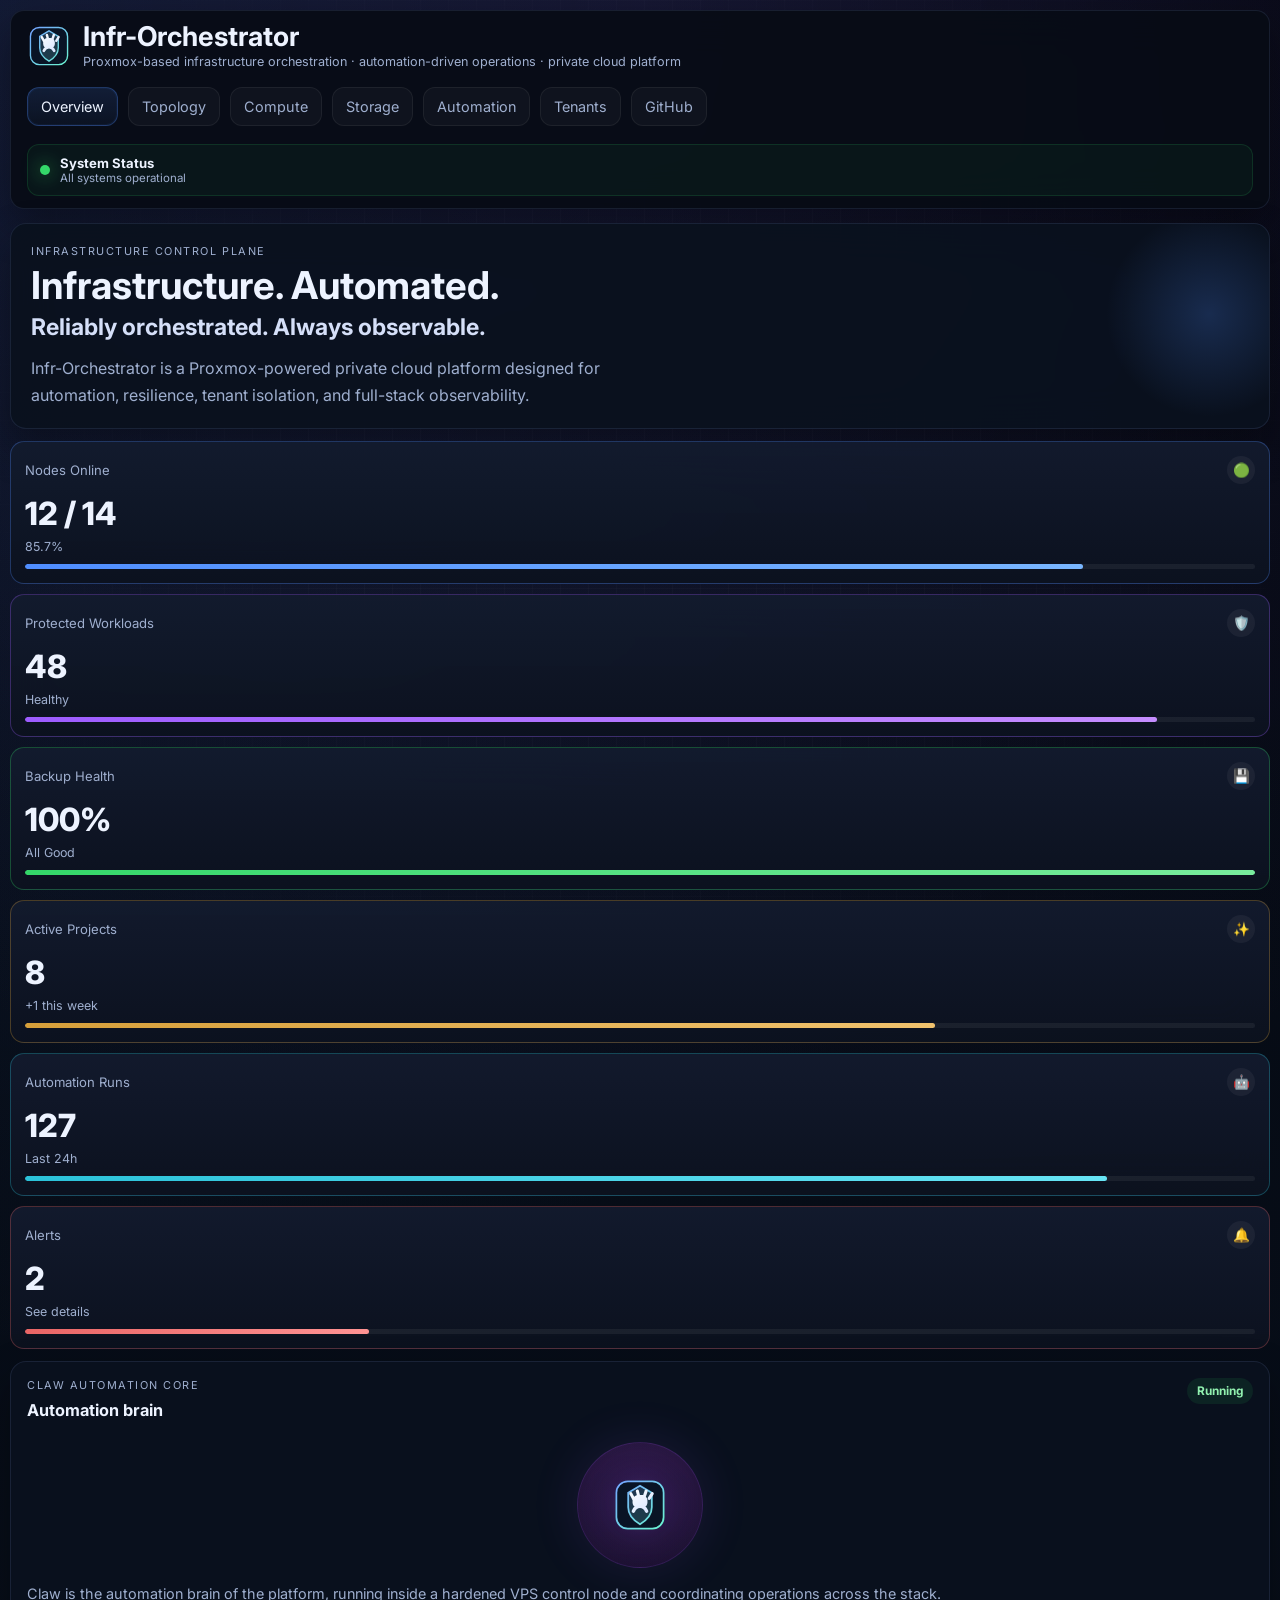
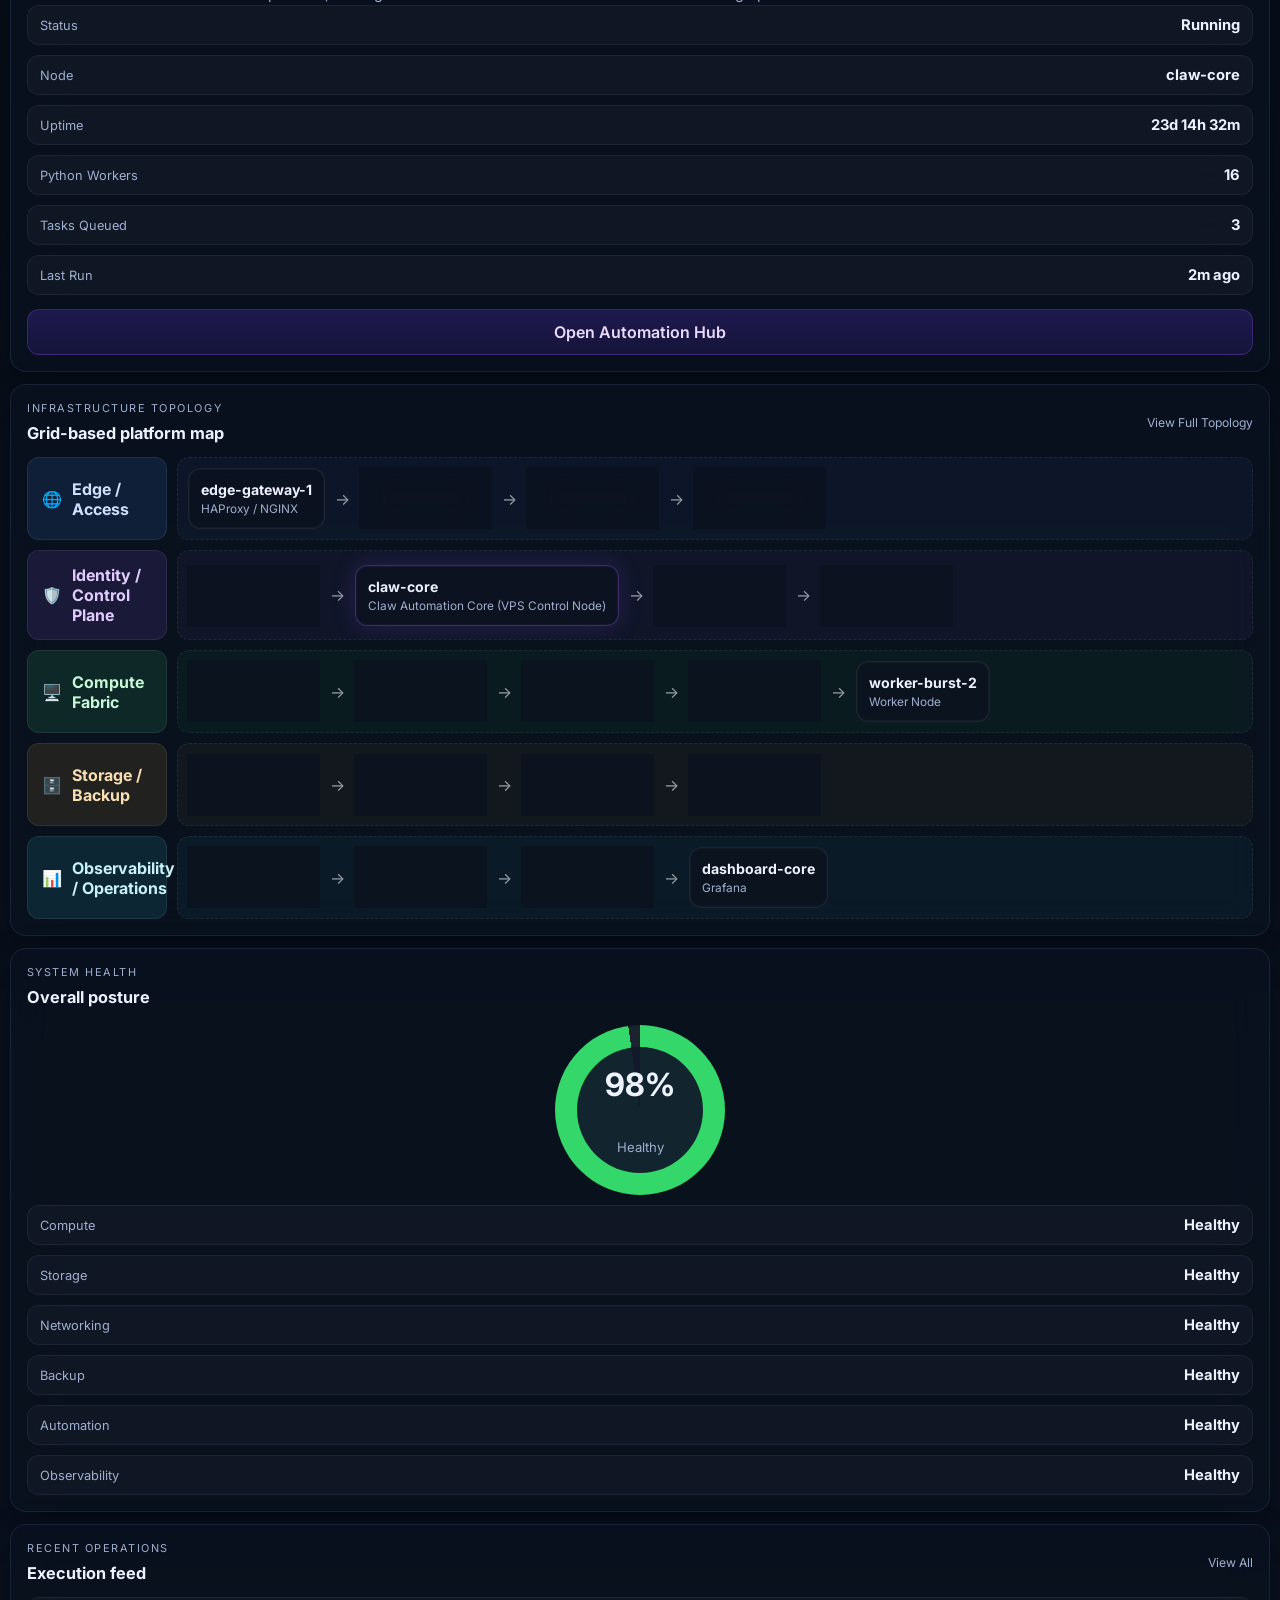
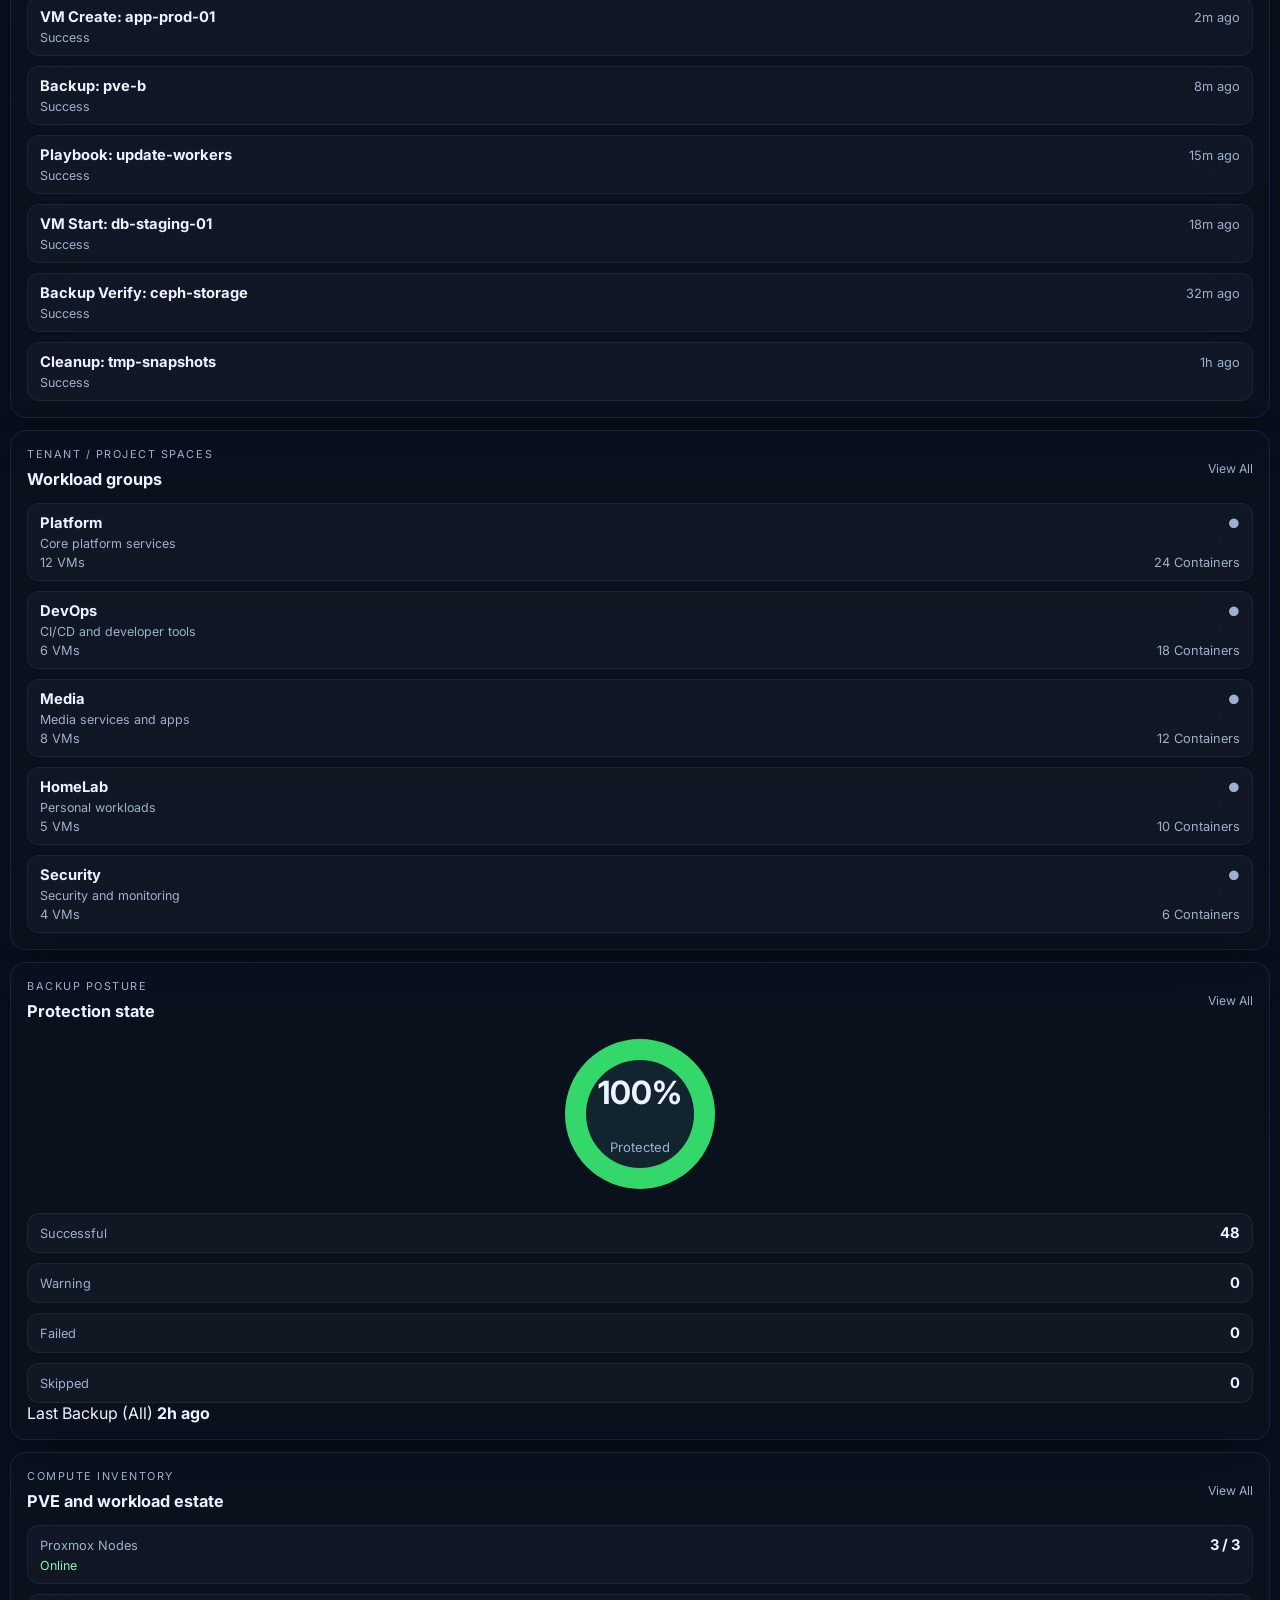
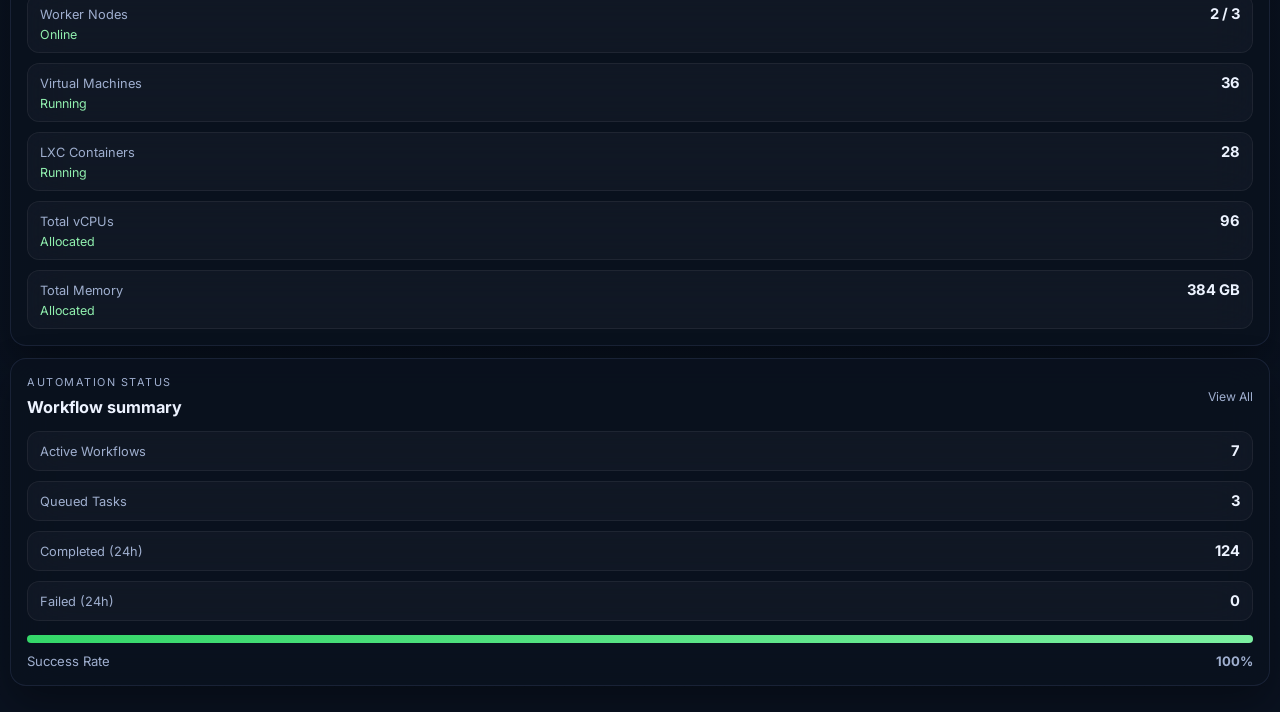
==== commit 0073b991: "feat: align dashboard with preferred recruiter mockup" ====
--- a/docs/index.html
+++ b/docs/index.html
@@ -6,7 +6,7 @@
     <title>Infr-Orchestrator</title>
     <meta
       name="description"
-      content="A Proxmox cloud control plane for orchestrating compute, networking, storage, and automation-driven operations."
+      content="Proxmox-based infrastructure orchestration, automation-driven operations, and private cloud observability."
     />
     <link rel="icon" type="image/svg+xml" href="./assets/favicon.svg" />
     <link rel="preconnect" href="https://fonts.googleapis.com" />
@@ -24,113 +24,166 @@
           <img src="./assets/favicon.svg" alt="Infr-Orchestrator logo" class="brand-icon" />
           <div>
             <h1>Infr-Orchestrator</h1>
-            <p class="brand-subtitle">Proxmox-based infrastructure orchestration | automation-driven operations | private cloud platform</p>
+            <p class="brand-subtitle">Proxmox-based infrastructure orchestration · automation-driven operations · private cloud platform</p>
           </div>
         </div>
         <nav class="topnav">
-          <a href="#overview" class="nav-pill active">Overview</a>
-          <a href="#topology" class="nav-pill">Topology</a>
-          <a href="#compute" class="nav-pill">Compute</a>
-          <a href="#storage" class="nav-pill">Storage</a>
-          <a href="#claw" class="nav-pill nav-pill-accent">Claw Automation Core</a>
-          <a href="#tenants" class="nav-pill">Tenants</a>
-          <a href="https://github.com/SamuelSJames/infr-orchestrator" target="_blank" rel="noreferrer" class="nav-pill">GitHub</a>
+          <a class="nav-pill active" href="#overview">Overview</a>
+          <a class="nav-pill" href="#topology">Topology</a>
+          <a class="nav-pill" href="#compute">Compute</a>
+          <a class="nav-pill" href="#storage">Storage</a>
+          <a class="nav-pill" href="#automation">Automation</a>
+          <a class="nav-pill" href="#tenants">Tenants</a>
+          <a class="nav-pill" href="https://github.com/SamuelSJames/infr-orchestrator" target="_blank" rel="noreferrer">GitHub</a>
         </nav>
+        <div class="system-status-pill">
+          <span class="status-dot"></span>
+          <div>
+            <strong>System Status</strong>
+            <span>All systems operational</span>
+          </div>
+        </div>
       </header>
 
       <main>
-        <section class="hero panel" id="overview">
-          <div class="hero-copy">
-            <h2>Infr-Orchestrator <span>|</span> Your Proxmox Cloud Control Plane</h2>
-            <p>Orchestrate compute, networking, storage, backups, and automation from a single operations surface.</p>
-          </div>
-          <aside class="brain-card" id="claw">
-            <div class="brain-card-header">
+        <section class="overview-grid" id="overview">
+          <article class="hero-panel panel">
+            <div class="hero-glow"></div>
+            <p class="eyebrow">Infrastructure control plane</p>
+            <h2>Infrastructure. Automated.</h2>
+            <h3>Reliably orchestrated. Always observable.</h3>
+            <p class="hero-copy">
+              Infr-Orchestrator is a Proxmox-powered private cloud platform designed for automation,
+              resilience, tenant isolation, and full-stack observability.
+            </p>
+          </article>
+          <section class="stats-grid" id="stats-grid"></section>
+        </section>
+
+        <section class="core-grid">
+          <article class="panel automation-card" id="automation">
+            <div class="panel-heading">
               <div>
-                <p class="eyebrow">Claw automation brain</p>
-                <h3>Running process</h3>
+                <p class="eyebrow">Claw Automation Core</p>
+                <h3>Automation brain</h3>
               </div>
-              <span class="status-badge good">100% active</span>
+              <span class="mini-chip">Running</span>
             </div>
-            <div class="brain-core">
-              <div class="brain-icon-wrap">
+            <div class="brain-visual-wrap">
+              <div class="brain-visual">
                 <img src="./assets/favicon.svg" alt="Claw Core" class="brain-icon" />
               </div>
-              <div>
-                <strong>VPS / automation node</strong>
-                <p>Monitoring operations, preparing maintenance plans, and coordinating private-cloud workflows.</p>
+              <div class="brain-copy">
+                <p>
+                  Claw is the automation brain of the platform, running inside a hardened VPS
+                  control node and coordinating operations across the stack.
+                </p>
               </div>
             </div>
-            <div class="brain-footer">
-              <span>Monitoring operations...</span>
-              <span>control node</span>
+            <div class="metric-list" id="core-metrics"></div>
+            <a class="primary-button" href="https://github.com/SamuelSJames/infr-orchestrator" target="_blank" rel="noreferrer">Open Automation Hub</a>
+          </article>
+
+          <article class="panel topology-panel" id="topology">
+            <div class="panel-heading panel-heading-spread">
+              <div>
+                <p class="eyebrow">Infrastructure Topology</p>
+                <h3>Grid-based platform map</h3>
+              </div>
+              <a class="panel-link" href="#">View Full Topology</a>
             </div>
-          </aside>
+            <div class="topology-rows" id="topology-rows"></div>
+          </article>
+
+          <article class="panel health-panel" id="storage">
+            <div class="panel-heading">
+              <div>
+                <p class="eyebrow">System Health</p>
+                <h3>Overall posture</h3>
+              </div>
+            </div>
+            <div class="health-ring-wrap">
+              <div class="health-ring">
+                <div class="health-ring-inner">
+                  <strong>98%</strong>
+                  <span>Healthy</span>
+                </div>
+              </div>
+            </div>
+            <div class="health-list" id="health-list"></div>
+          </article>
         </section>
 
-        <section class="stats-row" id="summary-stats"></section>
-
-        <section class="panel topology-panel" id="topology">
-          <div class="section-bar">
-            <div>
-              <p class="eyebrow">Topology</p>
-              <h3>Infrastructure Topology (Grid-Based View)</h3>
+        <section class="lower-grid">
+          <article class="panel lower-panel">
+            <div class="panel-heading panel-heading-spread">
+              <div>
+                <p class="eyebrow">Recent Operations</p>
+                <h3>Execution feed</h3>
+              </div>
+              <a class="panel-link" href="#">View All</a>
             </div>
-          </div>
-          <div class="topology-columns" id="topology-columns"></div>
-        </section>
-
-        <section class="dashboard-grid">
-          <article class="panel data-panel">
-            <div class="section-bar compact">
-              <div>
-                <p class="eyebrow">Operations</p>
-                <h3>Recent Operations</h3>
-              </div>
-            </div>
-            <div class="list-stack" id="recent-ops"></div>
+            <div class="ops-list" id="ops-list"></div>
           </article>
 
-          <article class="panel data-panel" id="tenants">
-            <div class="section-bar compact">
+          <article class="panel lower-panel" id="tenants">
+            <div class="panel-heading panel-heading-spread">
               <div>
-                <p class="eyebrow">Workloads</p>
-                <h3>Tenant Workloads</h3>
+                <p class="eyebrow">Tenant / Project Spaces</p>
+                <h3>Workload groups</h3>
               </div>
+              <a class="panel-link" href="#">View All</a>
             </div>
-            <div class="workload-chart" id="workload-chart"></div>
+            <div class="tenant-list" id="tenant-list"></div>
           </article>
 
-          <article class="panel data-panel" id="compute">
-            <div class="section-bar compact">
+          <article class="panel lower-panel">
+            <div class="panel-heading panel-heading-spread">
               <div>
-                <p class="eyebrow">Compute</p>
-                <h3>Compute Inventory (PVE Nodes)</h3>
+                <p class="eyebrow">Backup Posture</p>
+                <h3>Protection state</h3>
               </div>
+              <a class="panel-link" href="#">View All</a>
             </div>
-            <div class="inventory-table-wrap">
-              <table class="inventory-table">
-                <thead>
-                  <tr>
-                    <th>Name</th>
-                    <th>Type</th>
-                    <th>Storage</th>
-                    <th>Statistics</th>
-                  </tr>
-                </thead>
-                <tbody id="inventory-table"></tbody>
-              </table>
+            <div class="backup-card-body">
+              <div class="backup-ring">
+                <div class="backup-ring-inner">
+                  <strong>100%</strong>
+                  <span>Protected</span>
+                </div>
+              </div>
+              <div class="backup-breakdown" id="backup-breakdown"></div>
+            </div>
+            <div class="backup-footer">
+              <span>Last Backup (All)</span>
+              <strong>2h ago</strong>
             </div>
           </article>
 
-          <article class="panel data-panel" id="storage">
-            <div class="section-bar compact">
+          <article class="panel lower-panel" id="compute">
+            <div class="panel-heading panel-heading-spread">
               <div>
-                <p class="eyebrow">Automation</p>
-                <h3>Automation Status Log</h3>
+                <p class="eyebrow">Compute Inventory</p>
+                <h3>PVE and workload estate</h3>
               </div>
+              <a class="panel-link" href="#">View All</a>
             </div>
-            <div class="log-stack" id="automation-log"></div>
+            <div class="inventory-list" id="inventory-list"></div>
+          </article>
+
+          <article class="panel lower-panel">
+            <div class="panel-heading panel-heading-spread">
+              <div>
+                <p class="eyebrow">Automation Status</p>
+                <h3>Workflow summary</h3>
+              </div>
+              <a class="panel-link" href="#">View All</a>
+            </div>
+            <div class="status-summary" id="status-summary"></div>
+            <div class="success-bar">
+              <div class="success-bar-fill"></div>
+            </div>
+            <div class="success-label">Success Rate <strong>100%</strong></div>
           </article>
         </section>
       </main>
--- a/docs/styles.css
+++ b/docs/styles.css
@@ -1,20 +1,20 @@
 :root {
-  --bg: #060b14;
-  --bg-2: #0b1220;
-  --panel: rgba(13, 20, 35, 0.94);
-  --panel-soft: rgba(18, 27, 45, 0.92);
-  --line: rgba(140, 170, 255, 0.12);
-  --line-strong: rgba(140, 170, 255, 0.28);
-  --text: #edf2ff;
-  --text-soft: #aab6d3;
-  --blue: #4fa0ff;
-  --purple: #b36dff;
-  --green: #41d86e;
-  --amber: #d89b38;
-  --cyan: #34c5d8;
-  --red: #ef6262;
-  --shadow: 0 18px 50px rgba(0, 0, 0, 0.32);
-  --radius: 18px;
+  --bg: #050914;
+  --bg-2: #0a1120;
+  --panel: rgba(10, 17, 30, 0.94);
+  --panel-soft: rgba(16, 25, 43, 0.94);
+  --line: rgba(132, 158, 220, 0.13);
+  --line-strong: rgba(132, 158, 220, 0.28);
+  --text: #edf3ff;
+  --text-soft: #9fafcf;
+  --blue: #4f8dff;
+  --purple: #9d5cff;
+  --green: #34d769;
+  --amber: #d69f3a;
+  --cyan: #2bc2d9;
+  --red: #e96565;
+  --shadow: 0 18px 40px rgba(0, 0, 0, 0.33);
+  --radius: 16px;
 }
 
 * {
@@ -27,12 +27,12 @@
 
 body {
   margin: 0;
+  color: var(--text);
   font-family: "Inter", sans-serif;
-  color: var(--text);
   background:
-    radial-gradient(circle at top left, rgba(79, 160, 255, 0.14), transparent 28%),
-    radial-gradient(circle at top right, rgba(179, 109, 255, 0.1), transparent 26%),
-    linear-gradient(180deg, #04070d 0%, #08111d 48%, #0b1322 100%);
+    radial-gradient(circle at top left, rgba(79, 141, 255, 0.12), transparent 24%),
+    radial-gradient(circle at top center, rgba(157, 92, 255, 0.09), transparent 22%),
+    linear-gradient(180deg, #04070f 0%, #08101c 40%, #0a1220 100%);
 }
 
 body::before {
@@ -41,9 +41,9 @@
   inset: 0;
   pointer-events: none;
   background-image:
-    linear-gradient(rgba(255, 255, 255, 0.025) 1px, transparent 1px),
-    linear-gradient(90deg, rgba(255, 255, 255, 0.025) 1px, transparent 1px);
-  background-size: 32px 32px;
+    linear-gradient(rgba(255, 255, 255, 0.02) 1px, transparent 1px),
+    linear-gradient(90deg, rgba(255, 255, 255, 0.02) 1px, transparent 1px);
+  background-size: 28px 28px;
   mask-image: radial-gradient(circle at center, black 40%, transparent 100%);
 }
 
@@ -64,144 +64,146 @@
 }
 
 .page-shell {
-  width: min(calc(100% - 20px), 1680px);
+  width: min(calc(100% - 20px), 1600px);
   margin: 0 auto;
-  padding: 12px 0 32px;
+  padding: 10px 0 26px;
 }
 
 .topbar,
 .panel,
 .stat-card,
-.topology-column,
-.node-card,
-.workload-bar,
-.log-item,
+.topology-node,
 .ops-item,
-.brain-card {
+.tenant-item,
+.inventory-item,
+.summary-item,
+.metric-item,
+.health-item {
   backdrop-filter: blur(20px);
   -webkit-backdrop-filter: blur(20px);
 }
 
 .topbar {
-  display: flex;
-  justify-content: space-between;
-  align-items: center;
-  gap: 22px;
+  display: grid;
+  grid-template-columns: auto 1fr auto;
+  gap: 18px;
+  align-items: center;
   width: 100%;
-  padding: 14px 18px;
-  margin-bottom: 16px;
+  padding: 12px 16px;
+  margin-bottom: 14px;
+  border-radius: 14px;
   border: 1px solid var(--line);
-  border-radius: 16px;
-  background: rgba(8, 12, 21, 0.92);
+  background: rgba(8, 12, 22, 0.94);
   box-shadow: var(--shadow);
 }
 
 .brand-lockup {
   display: flex;
   align-items: center;
-  gap: 14px;
+  gap: 12px;
   min-width: 0;
 }
 
 .brand-icon {
-  width: 42px;
-  height: 42px;
+  width: 44px;
+  height: 44px;
   flex: 0 0 auto;
 }
 
 .brand-lockup h1 {
-  font-size: 1.75rem;
+  font-size: 1.7rem;
   line-height: 1;
 }
 
 .brand-subtitle {
   margin-top: 4px;
   color: var(--text-soft);
-  font-size: 0.82rem;
+  font-size: 0.79rem;
   white-space: nowrap;
 }
 
 .topnav {
   display: flex;
+  justify-content: center;
   flex-wrap: wrap;
   gap: 10px;
-  justify-content: flex-end;
 }
 
 .nav-pill {
-  display: inline-flex;
-  align-items: center;
-  justify-content: center;
-  padding: 10px 14px;
+  padding: 10px 13px;
   border-radius: 12px;
-  color: var(--text-soft);
-  border: 1px solid rgba(255, 255, 255, 0.07);
+  border: 1px solid rgba(255, 255, 255, 0.06);
   background: rgba(255, 255, 255, 0.03);
-  font-size: 0.92rem;
+  color: var(--text-soft);
+  font-size: 0.9rem;
 }
 
 .nav-pill.active {
   color: var(--text);
-  border-color: rgba(79, 160, 255, 0.3);
-  box-shadow: inset 0 0 0 1px rgba(79, 160, 255, 0.08);
-}
-
-.nav-pill-accent {
-  color: #d7ffe8;
-  border-color: rgba(65, 216, 110, 0.28);
-  background: rgba(65, 216, 110, 0.1);
+  border-color: rgba(79, 141, 255, 0.3);
+  background: linear-gradient(180deg, rgba(79, 141, 255, 0.14), rgba(79, 141, 255, 0.05));
+  box-shadow: inset 0 0 0 1px rgba(79, 141, 255, 0.06);
+}
+
+.system-status-pill {
+  display: flex;
+  align-items: center;
+  gap: 10px;
+  padding: 10px 12px;
+  border-radius: 12px;
+  border: 1px solid rgba(52, 215, 105, 0.15);
+  background: rgba(52, 215, 105, 0.05);
+}
+
+.system-status-pill strong,
+.system-status-pill span {
+  display: block;
+}
+
+.system-status-pill strong {
+  font-size: 0.82rem;
+}
+
+.system-status-pill span {
+  color: var(--text-soft);
+  font-size: 0.72rem;
+}
+
+.status-dot {
+  width: 10px;
+  height: 10px;
+  border-radius: 999px;
+  background: var(--green);
+  box-shadow: 0 0 18px rgba(52, 215, 105, 0.7);
 }
 
 .panel {
+  border-radius: var(--radius);
   border: 1px solid var(--line);
-  border-radius: 18px;
   background: var(--panel);
   box-shadow: var(--shadow);
 }
 
-.hero {
-  display: grid;
-  grid-template-columns: minmax(0, 1.8fr) 330px;
-  gap: 18px;
-  padding: 18px;
-}
-
-.hero-copy {
-  display: flex;
-  flex-direction: column;
-  justify-content: center;
-  min-height: 134px;
-}
-
-.hero-copy h2 {
-  font-size: clamp(2rem, 3.4vw, 3.3rem);
-  line-height: 1.05;
-  letter-spacing: -0.03em;
-}
-
-.hero-copy h2 span {
-  color: rgba(255, 255, 255, 0.5);
-}
-
-.hero-copy p {
-  margin-top: 10px;
-  color: var(--text-soft);
-  font-size: 1.12rem;
-}
-
-.brain-card {
-  border-radius: 16px;
-  border: 1px solid rgba(255, 255, 255, 0.08);
-  background: linear-gradient(180deg, rgba(28, 37, 58, 0.94), rgba(15, 22, 38, 0.94));
-  padding: 16px;
-}
-
-.brain-card-header,
-.brain-footer {
-  display: flex;
-  align-items: center;
-  justify-content: space-between;
+.overview-grid {
+  display: grid;
+  grid-template-columns: 1.1fr 1.9fr;
   gap: 12px;
+}
+
+.hero-panel {
+  position: relative;
+  padding: 20px;
+  min-height: 152px;
+  overflow: hidden;
+}
+
+.hero-glow {
+  position: absolute;
+  right: -50px;
+  top: -20px;
+  width: 220px;
+  height: 220px;
+  background: radial-gradient(circle, rgba(79, 141, 255, 0.22), transparent 66%);
 }
 
 .eyebrow {
@@ -209,380 +211,458 @@
   letter-spacing: 0.14em;
   font-size: 0.68rem;
   color: var(--text-soft);
-  margin-bottom: 6px;
-}
-
-.brain-card h3,
-.section-bar h3 {
-  font-size: 1.05rem;
-}
-
-.status-badge {
-  display: inline-flex;
-  align-items: center;
-  justify-content: center;
+  margin-bottom: 8px;
+}
+
+.hero-panel h2 {
+  font-size: clamp(2rem, 3vw, 3rem);
+  line-height: 1.02;
+}
+
+.hero-panel h3 {
+  margin-top: 8px;
+  font-size: clamp(1.2rem, 1.8vw, 1.7rem);
+  color: #d5dff8;
+}
+
+.hero-copy {
+  margin-top: 14px;
+  max-width: 38rem;
+  color: var(--text-soft);
+  line-height: 1.65;
+}
+
+.stats-grid {
+  display: grid;
+  grid-template-columns: repeat(6, minmax(0, 1fr));
+  gap: 10px;
+}
+
+.stat-card {
+  padding: 14px;
+  border-radius: 14px;
+  border: 1px solid rgba(255, 255, 255, 0.08);
+  background: linear-gradient(180deg, rgba(19, 27, 46, 0.94), rgba(12, 18, 31, 0.96));
+  min-height: 104px;
+}
+
+.stat-card.blue { border-color: rgba(79, 141, 255, 0.3); }
+.stat-card.purple { border-color: rgba(157, 92, 255, 0.3); }
+.stat-card.green { border-color: rgba(52, 215, 105, 0.3); }
+.stat-card.amber { border-color: rgba(214, 159, 58, 0.3); }
+.stat-card.cyan { border-color: rgba(43, 194, 217, 0.3); }
+.stat-card.red { border-color: rgba(233, 101, 101, 0.3); }
+
+.stat-head {
+  display: flex;
+  align-items: center;
+  justify-content: space-between;
+  gap: 10px;
+}
+
+.stat-label {
+  color: var(--text-soft);
+  font-size: 0.82rem;
+}
+
+.stat-icon {
+  width: 28px;
+  height: 28px;
   border-radius: 999px;
-  padding: 7px 10px;
+  display: grid;
+  place-items: center;
+  font-size: 0.85rem;
+  background: rgba(255, 255, 255, 0.05);
+}
+
+.stat-value {
+  margin-top: 10px;
+  font-size: 2rem;
+  font-weight: 800;
+}
+
+.stat-sub {
+  margin-top: 6px;
+  color: var(--text-soft);
+  font-size: 0.78rem;
+}
+
+.progress-track {
+  margin-top: 10px;
+  height: 5px;
+  border-radius: 999px;
+  background: rgba(255, 255, 255, 0.06);
+  overflow: hidden;
+}
+
+.progress-fill {
+  height: 100%;
+  border-radius: inherit;
+}
+
+.fill-blue { background: linear-gradient(90deg, #4f8dff, #79b6ff); }
+.fill-purple { background: linear-gradient(90deg, #9d5cff, #c58dff); }
+.fill-green { background: linear-gradient(90deg, #34d769, #79ec9d); }
+.fill-amber { background: linear-gradient(90deg, #d69f3a, #f0c26d); }
+.fill-cyan { background: linear-gradient(90deg, #2bc2d9, #67e4f5); }
+.fill-red { background: linear-gradient(90deg, #e96565, #ff9393); }
+
+.core-grid {
+  display: grid;
+  grid-template-columns: 280px minmax(0, 1fr) 260px;
+  gap: 12px;
+  margin-top: 12px;
+}
+
+.automation-card,
+.health-panel,
+.topology-panel,
+.lower-panel {
+  padding: 16px;
+}
+
+.panel-heading {
+  display: flex;
+  align-items: flex-start;
+  justify-content: space-between;
+  gap: 10px;
+  margin-bottom: 14px;
+}
+
+.panel-heading h3 {
+  font-size: 1.02rem;
+}
+
+.panel-heading-spread {
+  align-items: center;
+}
+
+.mini-chip {
+  border-radius: 999px;
+  padding: 6px 10px;
+  background: rgba(52, 215, 105, 0.09);
+  color: #91f0af;
   font-size: 0.74rem;
   font-weight: 700;
 }
 
-.status-badge.good {
-  background: rgba(65, 216, 110, 0.12);
-  color: #93f3b0;
-}
-
-.brain-core {
-  display: grid;
-  grid-template-columns: 64px 1fr;
+.brain-visual-wrap {
+  display: grid;
   gap: 14px;
-  align-items: center;
-  margin: 16px 0;
-  padding: 14px;
-  border-radius: 14px;
-  background: rgba(255, 255, 255, 0.04);
+}
+
+.brain-visual {
+  width: 126px;
+  height: 126px;
+  margin: 8px auto 0;
+  border-radius: 50%;
+  display: grid;
+  place-items: center;
+  background:
+    radial-gradient(circle, rgba(157, 92, 255, 0.28), rgba(157, 92, 255, 0.06) 60%, transparent 72%),
+    linear-gradient(180deg, rgba(34, 17, 52, 0.86), rgba(18, 10, 32, 0.95));
+  border: 1px solid rgba(157, 92, 255, 0.22);
+  box-shadow: inset 0 0 34px rgba(157, 92, 255, 0.15), 0 0 50px rgba(157, 92, 255, 0.12);
+}
+
+.brain-icon {
+  width: 56px;
+  height: 56px;
+}
+
+.brain-copy {
+  color: var(--text-soft);
+  line-height: 1.6;
+  font-size: 0.9rem;
+}
+
+.metric-list,
+.health-list,
+.inventory-list,
+.status-summary,
+.backup-breakdown,
+.tenant-list,
+.ops-list {
+  display: grid;
+  gap: 10px;
+}
+
+.metric-item,
+.health-item,
+.inventory-item,
+.summary-item,
+.backup-item,
+.tenant-item,
+.ops-item {
+  padding: 10px 12px;
+  border-radius: 12px;
+  background: rgba(255, 255, 255, 0.03);
   border: 1px solid rgba(255, 255, 255, 0.06);
 }
 
-.brain-icon-wrap {
-  display: grid;
-  place-items: center;
-  width: 64px;
-  height: 64px;
-  border-radius: 16px;
-  background: radial-gradient(circle, rgba(79, 160, 255, 0.18), rgba(52, 197, 216, 0.08));
-}
-
-.brain-icon {
-  width: 38px;
-  height: 38px;
-}
-
-.brain-core strong {
-  font-size: 1rem;
-}
-
-.brain-core p,
-.brain-footer {
-  color: var(--text-soft);
-  font-size: 0.85rem;
-}
-
-.stats-row {
-  display: grid;
-  grid-template-columns: repeat(6, minmax(0, 1fr));
-  gap: 12px;
+.metric-row,
+.health-row,
+.inventory-row,
+.summary-row,
+.backup-row,
+.tenant-row,
+.ops-row {
+  display: flex;
+  align-items: center;
+  justify-content: space-between;
+  gap: 10px;
+}
+
+.metric-item span,
+.health-item span,
+.inventory-item span,
+.summary-item span,
+.backup-item span,
+.tenant-item span,
+.ops-item span {
+  color: var(--text-soft);
+  font-size: 0.8rem;
+}
+
+.metric-item strong,
+.health-item strong,
+.inventory-item strong,
+.summary-item strong,
+.backup-item strong,
+.tenant-item strong,
+.ops-item strong {
+  font-size: 0.92rem;
+}
+
+.primary-button {
+  display: inline-flex;
+  align-items: center;
+  justify-content: center;
   margin-top: 14px;
-}
-
-.stat-card {
-  padding: 14px 16px;
-  border-radius: 16px;
-  border: 1px solid rgba(255, 255, 255, 0.08);
-  background: linear-gradient(180deg, rgba(18, 26, 44, 0.92), rgba(11, 17, 30, 0.95));
-  min-height: 108px;
-}
-
-.stat-card.blue { border-color: rgba(79, 160, 255, 0.32); box-shadow: inset 0 0 0 1px rgba(79, 160, 255, 0.08); }
-.stat-card.purple { border-color: rgba(179, 109, 255, 0.32); box-shadow: inset 0 0 0 1px rgba(179, 109, 255, 0.08); }
-.stat-card.green { border-color: rgba(65, 216, 110, 0.32); box-shadow: inset 0 0 0 1px rgba(65, 216, 110, 0.08); }
-.stat-card.amber { border-color: rgba(216, 155, 56, 0.32); box-shadow: inset 0 0 0 1px rgba(216, 155, 56, 0.08); }
-.stat-card.cyan { border-color: rgba(52, 197, 216, 0.32); box-shadow: inset 0 0 0 1px rgba(52, 197, 216, 0.08); }
-.stat-card.red { border-color: rgba(239, 98, 98, 0.32); box-shadow: inset 0 0 0 1px rgba(239, 98, 98, 0.08); }
-
-.stat-label {
-  color: var(--text-soft);
-  font-size: 0.88rem;
-}
-
-.stat-value {
-  margin-top: 8px;
-  font-size: 2.4rem;
-  font-weight: 800;
-}
-
-.stat-meta {
-  margin-top: 6px;
-  color: rgba(237, 242, 255, 0.72);
-  font-size: 0.8rem;
-}
-
-.topology-panel {
-  margin-top: 16px;
-  padding: 16px;
-}
-
-.section-bar {
-  display: flex;
-  align-items: center;
-  justify-content: space-between;
-  margin-bottom: 14px;
-}
-
-.section-bar.compact {
-  margin-bottom: 12px;
-}
-
-.topology-columns {
-  display: grid;
-  grid-template-columns: 1.1fr 1.05fr 1.1fr 1.1fr 1.1fr;
-  gap: 10px;
-}
-
-.topology-column {
-  border-radius: 16px;
+  width: 100%;
+  padding: 12px 14px;
+  border-radius: 12px;
+  background: linear-gradient(180deg, rgba(106, 62, 255, 0.22), rgba(78, 45, 191, 0.18));
+  border: 1px solid rgba(157, 92, 255, 0.24);
+  color: #eadbff;
+  font-weight: 600;
+}
+
+.topology-rows {
+  display: grid;
+  gap: 10px;
+}
+
+.topology-row {
+  display: grid;
+  grid-template-columns: 140px minmax(0, 1fr);
+  gap: 10px;
+  align-items: stretch;
+}
+
+.topology-label {
+  border-radius: 12px;
   padding: 14px;
   border: 1px solid rgba(255, 255, 255, 0.08);
-  min-height: 268px;
-  position: relative;
+  display: flex;
+  align-items: center;
+  gap: 10px;
+  font-weight: 700;
+}
+
+.topology-label.blue { background: rgba(79, 141, 255, 0.12); color: #cfe0ff; }
+.topology-label.purple { background: rgba(157, 92, 255, 0.12); color: #e0ccff; }
+.topology-label.green { background: rgba(52, 215, 105, 0.12); color: #c9f8d8; }
+.topology-label.amber { background: rgba(214, 159, 58, 0.12); color: #f8deb0; }
+.topology-label.cyan { background: rgba(43, 194, 217, 0.12); color: #c7f2f8; }
+
+.topology-track {
+  display: flex;
+  align-items: center;
+  gap: 10px;
+  padding: 10px;
+  border-radius: 12px;
+  border: 1px dashed rgba(255, 255, 255, 0.08);
+  overflow-x: auto;
+}
+
+.topology-track.blue { background: rgba(79, 141, 255, 0.05); }
+.topology-track.purple { background: rgba(157, 92, 255, 0.05); }
+.topology-track.green { background: rgba(52, 215, 105, 0.05); }
+.topology-track.amber { background: rgba(214, 159, 58, 0.05); }
+.topology-track.cyan { background: rgba(43, 194, 217, 0.05); }
+
+.topology-node {
+  min-width: 132px;
+  padding: 12px;
+  border-radius: 12px;
+  background: rgba(13, 19, 31, 0.92);
+  border: 1px solid rgba(255, 255, 255, 0.08);
+  box-shadow: inset 0 0 0 1px rgba(255, 255, 255, 0.03);
+}
+
+.topology-node.primary {
+  border-color: rgba(157, 92, 255, 0.34);
+  box-shadow: 0 0 24px rgba(157, 92, 255, 0.18), inset 0 0 0 1px rgba(157, 92, 255, 0.08);
+}
+
+.topology-node-name {
+  font-weight: 700;
+  font-size: 0.88rem;
+}
+
+.topology-node-role {
+  margin-top: 4px;
+  color: var(--text-soft);
+  font-size: 0.74rem;
+}
+
+.topology-arrow {
+  color: rgba(255, 255, 255, 0.58);
+  font-size: 1rem;
+  flex: 0 0 auto;
+}
+
+.health-ring-wrap,
+.backup-card-body {
+  display: grid;
+  gap: 14px;
+}
+
+.health-ring,
+.backup-ring {
+  width: 170px;
+  height: 170px;
+  margin: 4px auto 10px;
+  border-radius: 50%;
+  display: grid;
+  place-items: center;
+  background: conic-gradient(var(--green) 0 352deg, rgba(255, 255, 255, 0.08) 352deg 360deg);
+}
+
+.backup-ring {
+  width: 150px;
+  height: 150px;
+  background: conic-gradient(var(--green) 0 360deg, rgba(255, 255, 255, 0.08) 0 360deg);
+}
+
+.health-ring-inner,
+.backup-ring-inner {
+  width: 126px;
+  height: 126px;
+  border-radius: 50%;
+  background: var(--panel-soft);
+  display: grid;
+  place-items: center;
+  text-align: center;
+}
+
+.backup-ring-inner {
+  width: 108px;
+  height: 108px;
+}
+
+.health-ring-inner strong,
+.backup-ring-inner strong {
+  font-size: 2rem;
+}
+
+.health-ring-inner span,
+.backup-ring-inner span {
+  color: var(--text-soft);
+  font-size: 0.82rem;
+}
+
+.lower-grid {
+  display: grid;
+  grid-template-columns: 1.1fr 1fr 0.95fr 0.95fr 0.95fr;
+  gap: 12px;
+  margin-top: 12px;
+}
+
+.panel-link {
+  color: var(--text-soft);
+  font-size: 0.76rem;
+}
+
+.tenant-meta,
+.ops-meta {
+  margin-top: 4px;
+  color: var(--text-soft);
+  font-size: 0.78rem;
+}
+
+.success-pill,
+.online-pill {
+  color: #91f0af;
+}
+
+.warning-pill {
+  color: #f9da95;
+}
+
+.success-bar {
+  height: 8px;
+  border-radius: 999px;
   overflow: hidden;
-}
-
-.topology-column.blue { background: linear-gradient(180deg, rgba(31, 55, 89, 0.76), rgba(19, 33, 56, 0.82)); border-color: rgba(79, 160, 255, 0.34); }
-.topology-column.purple { background: linear-gradient(180deg, rgba(54, 31, 80, 0.76), rgba(42, 25, 63, 0.84)); border-color: rgba(179, 109, 255, 0.34); }
-.topology-column.green { background: linear-gradient(180deg, rgba(28, 72, 49, 0.76), rgba(21, 56, 38, 0.84)); border-color: rgba(65, 216, 110, 0.34); }
-.topology-column.amber { background: linear-gradient(180deg, rgba(84, 57, 21, 0.76), rgba(63, 42, 17, 0.84)); border-color: rgba(216, 155, 56, 0.34); }
-.topology-column.cyan { background: linear-gradient(180deg, rgba(17, 72, 83, 0.76), rgba(13, 57, 66, 0.84)); border-color: rgba(52, 197, 216, 0.34); }
-
-.column-title {
-  display: flex;
-  align-items: center;
-  gap: 10px;
-  font-size: 1rem;
-  font-weight: 700;
-  margin-bottom: 16px;
-}
-
-.column-icon {
-  width: 24px;
-  height: 24px;
-  border-radius: 999px;
-  border: 1px solid rgba(255, 255, 255, 0.18);
-  background: rgba(255, 255, 255, 0.08);
-  display: inline-grid;
-  place-items: center;
-  font-size: 0.85rem;
-}
-
-.column-body {
-  min-height: 200px;
-  display: flex;
-  flex-direction: column;
-  justify-content: center;
-  gap: 12px;
-}
-
-.node-row {
-  display: flex;
-  align-items: center;
-  gap: 10px;
-}
-
-.node-connector {
-  color: rgba(255, 255, 255, 0.66);
-  font-size: 1.1rem;
-  font-weight: 700;
-}
-
-.node-card {
+  background: rgba(255, 255, 255, 0.06);
+  margin-top: 14px;
+}
+
+.success-bar-fill {
   width: 100%;
-  border-radius: 14px;
-  padding: 14px;
-  background: rgba(9, 14, 24, 0.3);
-  border: 1px solid rgba(255, 255, 255, 0.09);
-  box-shadow: inset 0 0 0 1px rgba(255, 255, 255, 0.03);
-}
-
-.node-card.compact {
-  width: 110px;
-  text-align: center;
-}
-
-.node-card.wide {
-  width: 100%;
-}
-
-.node-name {
-  font-size: 1rem;
-  font-weight: 700;
-}
-
-.node-role {
-  margin-top: 3px;
-  color: rgba(255, 255, 255, 0.72);
-  font-size: 0.8rem;
-}
-
-.node-note {
+  height: 100%;
+  background: linear-gradient(90deg, var(--green), #7cf0a1);
+}
+
+.success-label {
   margin-top: 10px;
-  display: inline-flex;
-  align-items: center;
-  justify-content: center;
-  border-radius: 999px;
-  padding: 5px 9px;
-  background: rgba(255, 255, 255, 0.07);
-  color: rgba(255, 255, 255, 0.78);
-  font-size: 0.72rem;
-}
-
-.dashboard-grid {
-  display: grid;
-  grid-template-columns: repeat(4, minmax(0, 1fr));
-  gap: 12px;
-  margin-top: 16px;
-}
-
-.data-panel {
-  padding: 16px;
-  min-height: 260px;
-}
-
-.list-stack,
-.log-stack {
-  display: grid;
-  gap: 10px;
-}
-
-.ops-item,
-.log-item {
-  padding: 12px 14px;
-  border-radius: 14px;
-  background: rgba(255, 255, 255, 0.03);
-  border: 1px solid rgba(255, 255, 255, 0.06);
-}
-
-.item-top {
   display: flex;
   align-items: center;
   justify-content: space-between;
-  gap: 12px;
-  margin-bottom: 5px;
-}
-
-.item-title {
-  font-weight: 700;
-  font-size: 0.95rem;
-}
-
-.item-time,
-.item-sub,
-.log-time,
-.log-sub {
-  color: var(--text-soft);
-  font-size: 0.8rem;
-}
-
-.workload-chart {
-  display: grid;
-  gap: 12px;
-  padding-top: 6px;
-}
-
-.workload-row {
-  display: grid;
-  gap: 6px;
-}
-
-.workload-meta {
-  display: flex;
-  align-items: center;
-  justify-content: space-between;
-  gap: 12px;
-  font-size: 0.84rem;
-}
-
-.workload-track {
-  position: relative;
-  height: 12px;
-  border-radius: 999px;
-  background: rgba(255, 255, 255, 0.05);
-  overflow: hidden;
-}
-
-.workload-bar {
-  height: 100%;
-  border-radius: inherit;
-  background: linear-gradient(90deg, var(--purple), var(--blue));
-}
-
-.inventory-table-wrap {
-  overflow-x: auto;
-}
-
-.inventory-table {
-  width: 100%;
-  border-collapse: collapse;
-  font-size: 0.86rem;
-}
-
-.inventory-table th,
-.inventory-table td {
-  text-align: left;
-  padding: 10px 8px;
-  border-bottom: 1px solid rgba(255, 255, 255, 0.06);
-}
-
-.inventory-table th {
-  color: var(--text-soft);
-  font-weight: 600;
-}
-
-.health-good {
-  color: #8cf0ad;
-}
-
-.health-warn {
-  color: #ffd98b;
-}
-
-.log-item {
-  display: grid;
-  gap: 4px;
-}
-
-.log-top {
-  display: flex;
-  align-items: center;
-  gap: 10px;
-}
-
-.log-dot {
-  width: 9px;
-  height: 9px;
-  border-radius: 999px;
-  background: var(--green);
-  box-shadow: 0 0 18px rgba(65, 216, 110, 0.65);
-}
-
-@media (max-width: 1380px) {
-  .stats-row,
-  .dashboard-grid,
-  .topology-columns {
-    grid-template-columns: repeat(3, minmax(0, 1fr));
-  }
-
-  .hero {
+  color: var(--text-soft);
+  font-size: 0.82rem;
+}
+
+@media (max-width: 1450px) {
+  .topbar {
     grid-template-columns: 1fr;
   }
+
+  .topnav {
+    justify-content: flex-start;
+  }
+
+  .overview-grid,
+  .core-grid,
+  .lower-grid,
+  .stats-grid {
+    grid-template-columns: 1fr;
+  }
 }
 
 @media (max-width: 980px) {
-  .topbar,
-  .topnav {
-    align-items: flex-start;
-  }
-
-  .topbar {
-    flex-direction: column;
-  }
-
   .brand-subtitle {
     white-space: normal;
   }
 
-  .stats-row,
-  .dashboard-grid,
-  .topology-columns {
+  .topology-row {
     grid-template-columns: 1fr;
   }
-}
+
+  .health-ring,
+  .backup-ring {
+    width: 140px;
+    height: 140px;
+  }
+
+  .health-ring-inner {
+    width: 102px;
+    height: 102px;
+  }
+
+  .backup-ring-inner {
+    width: 96px;
+    height: 96px;
+  }
+}
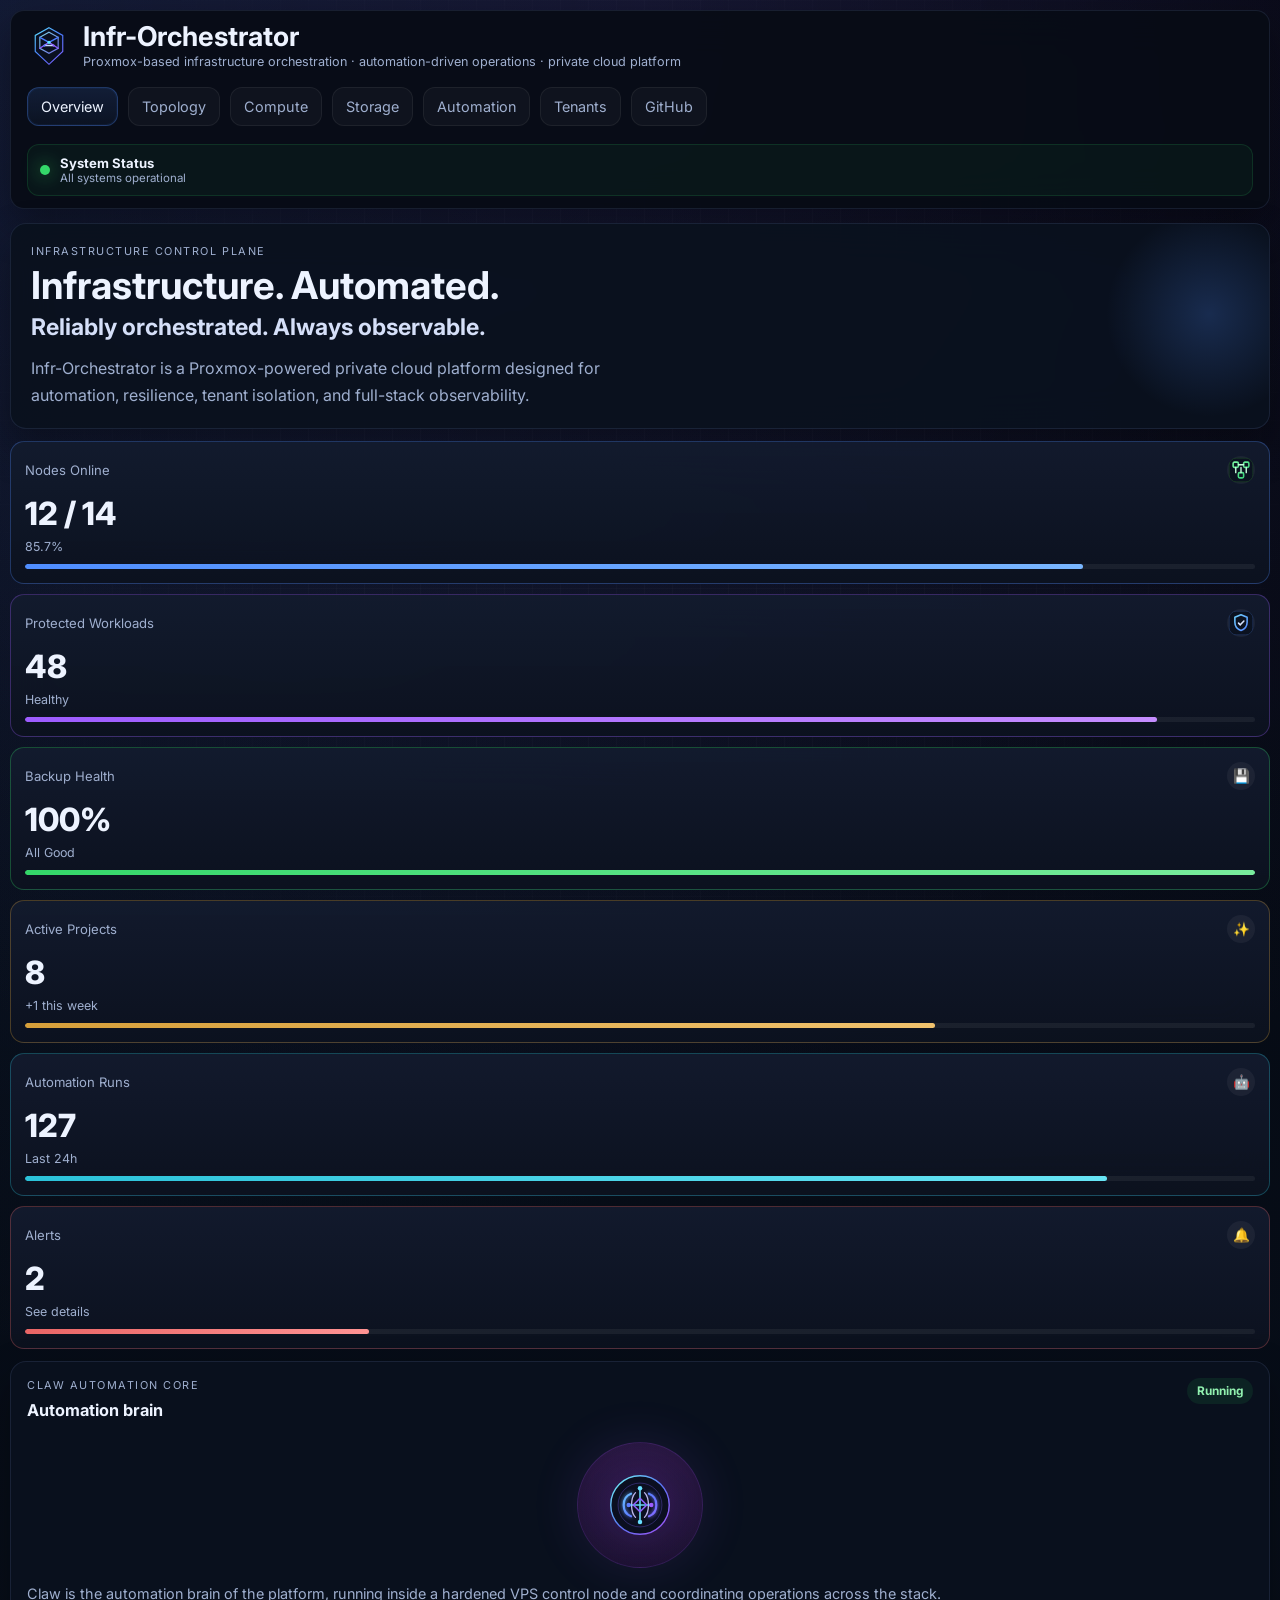
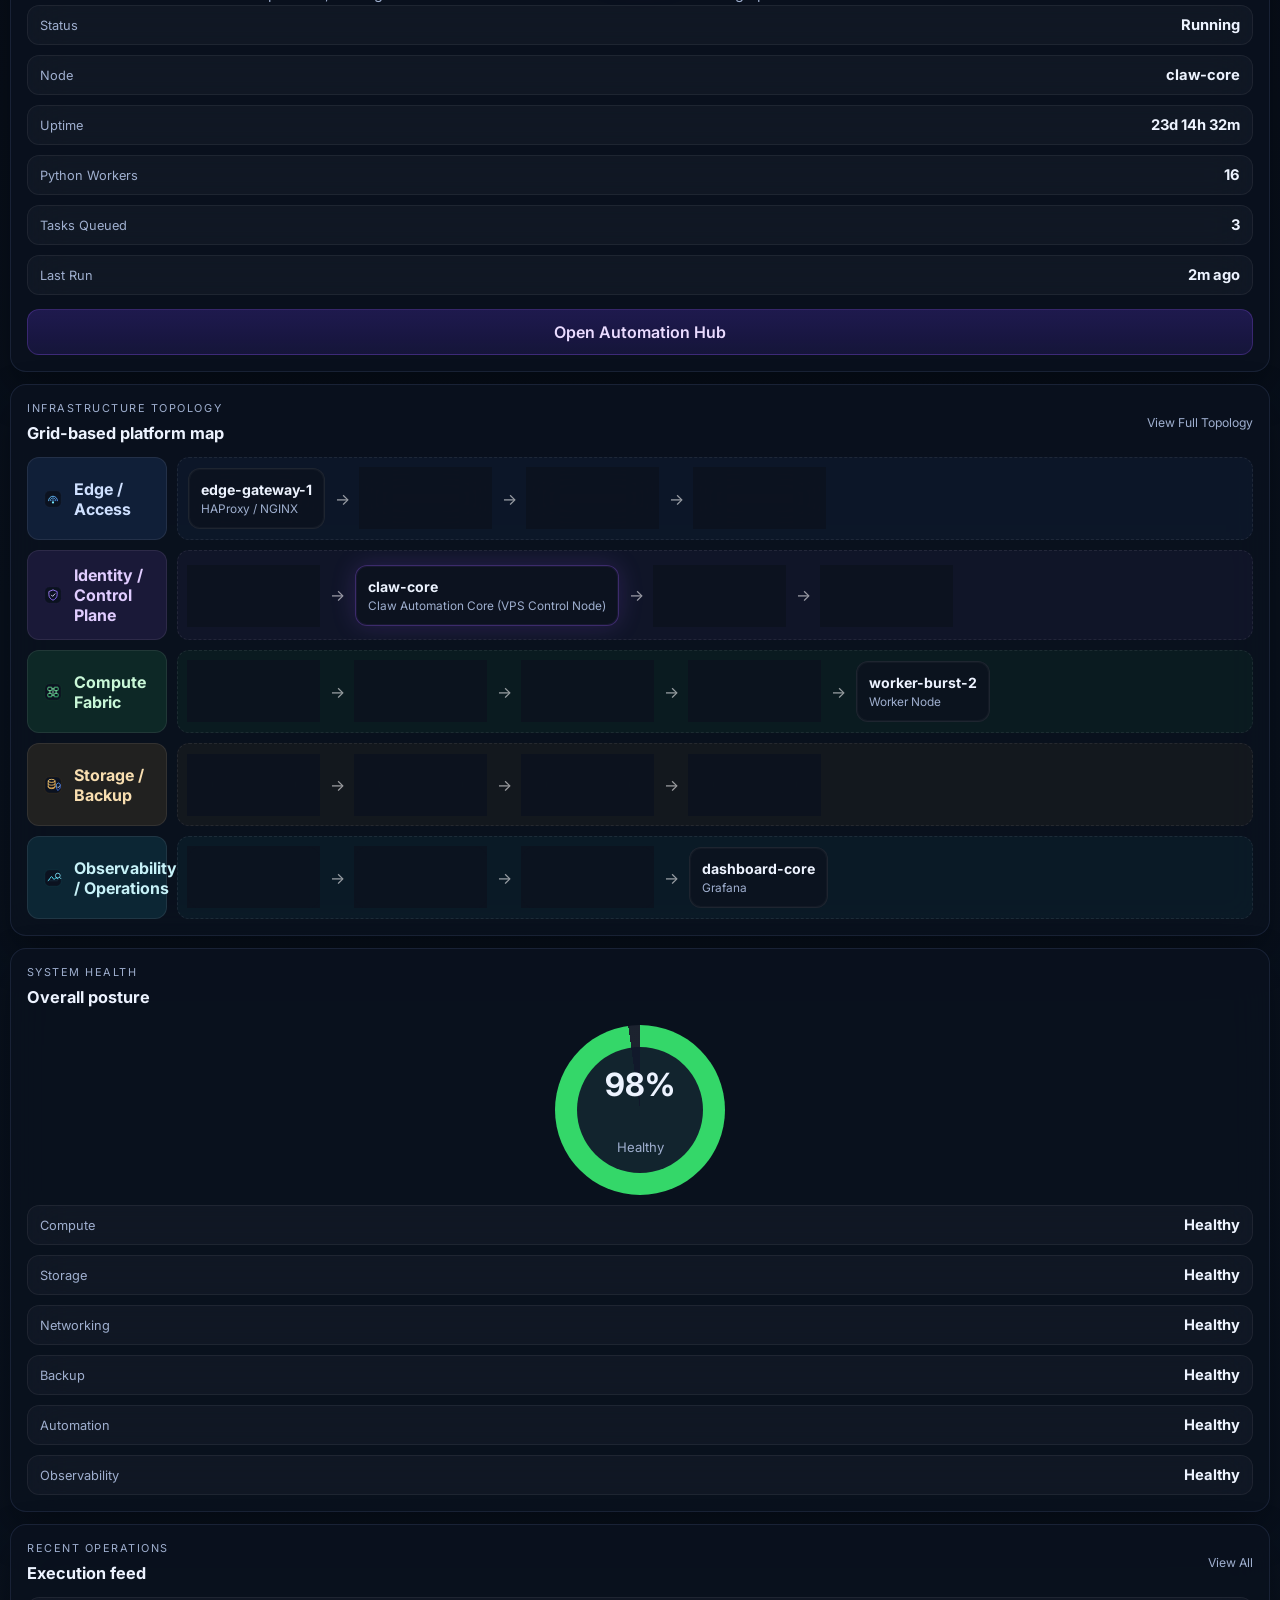
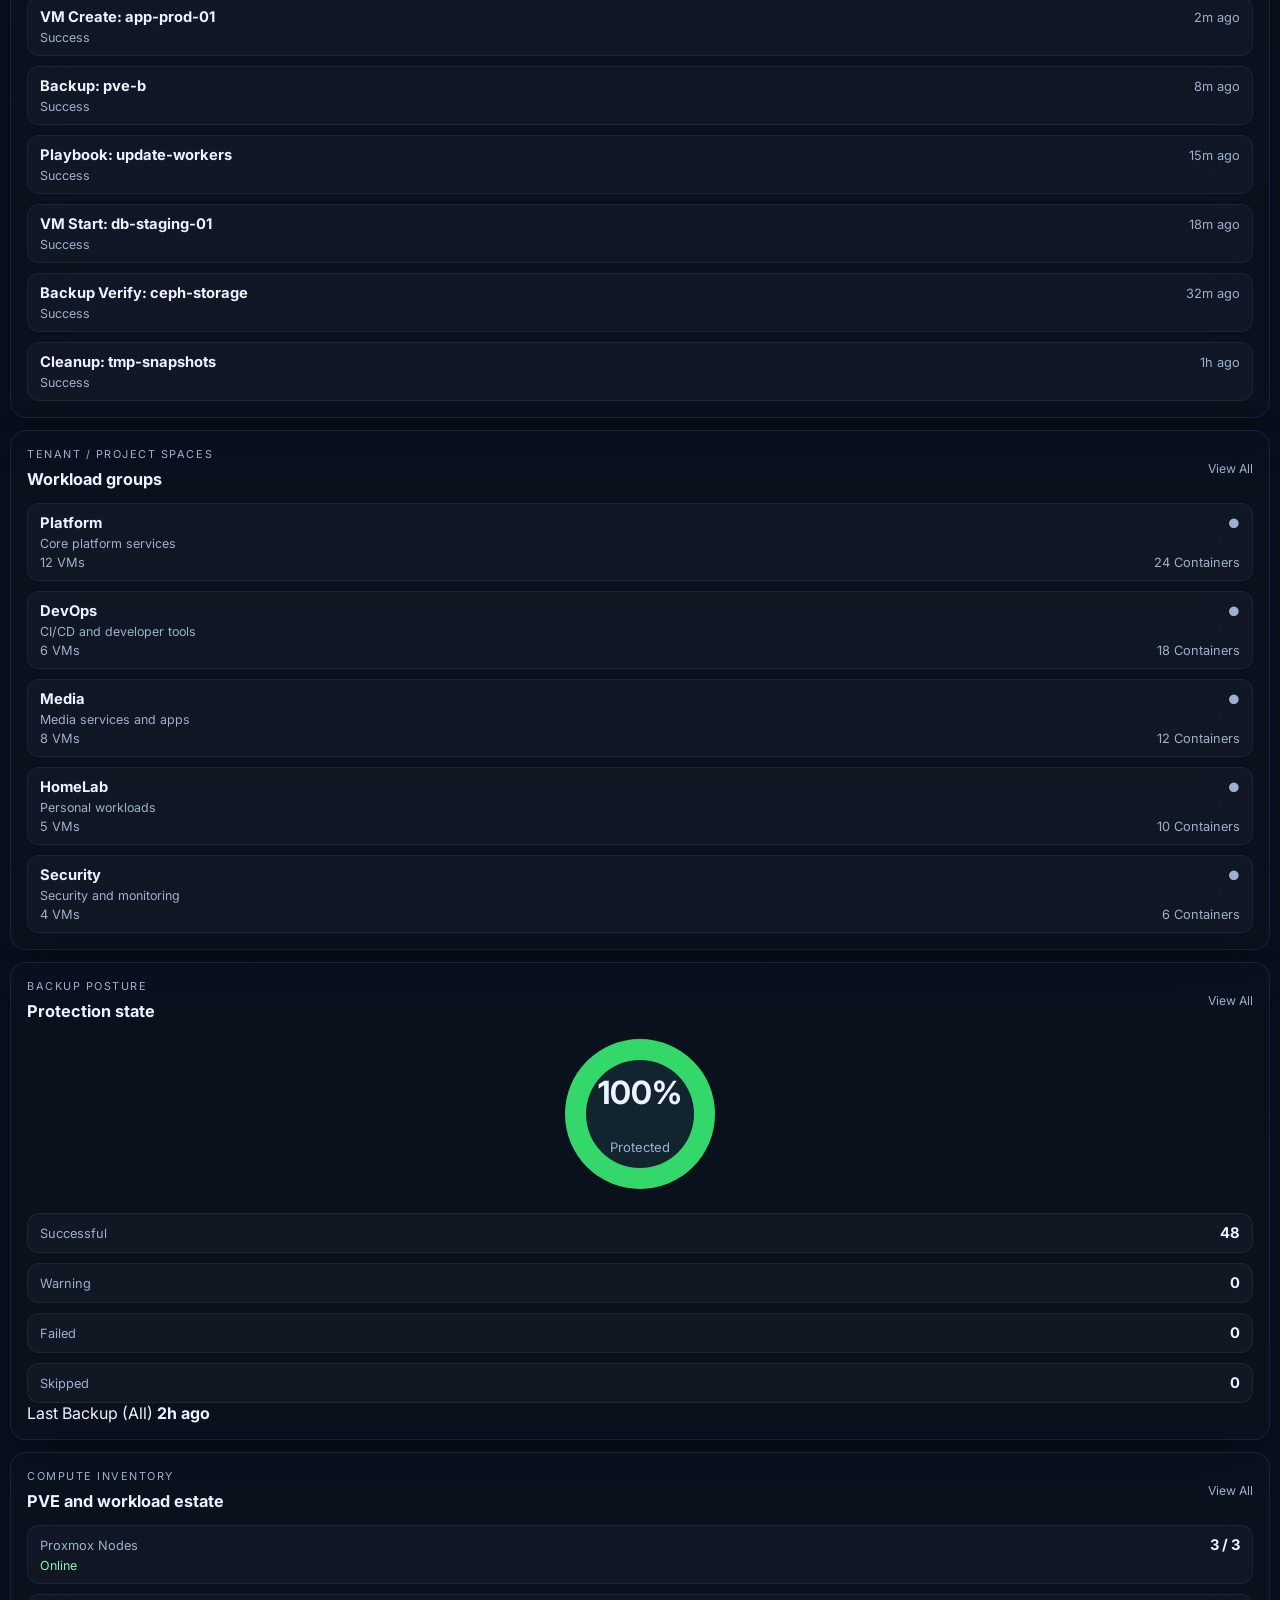
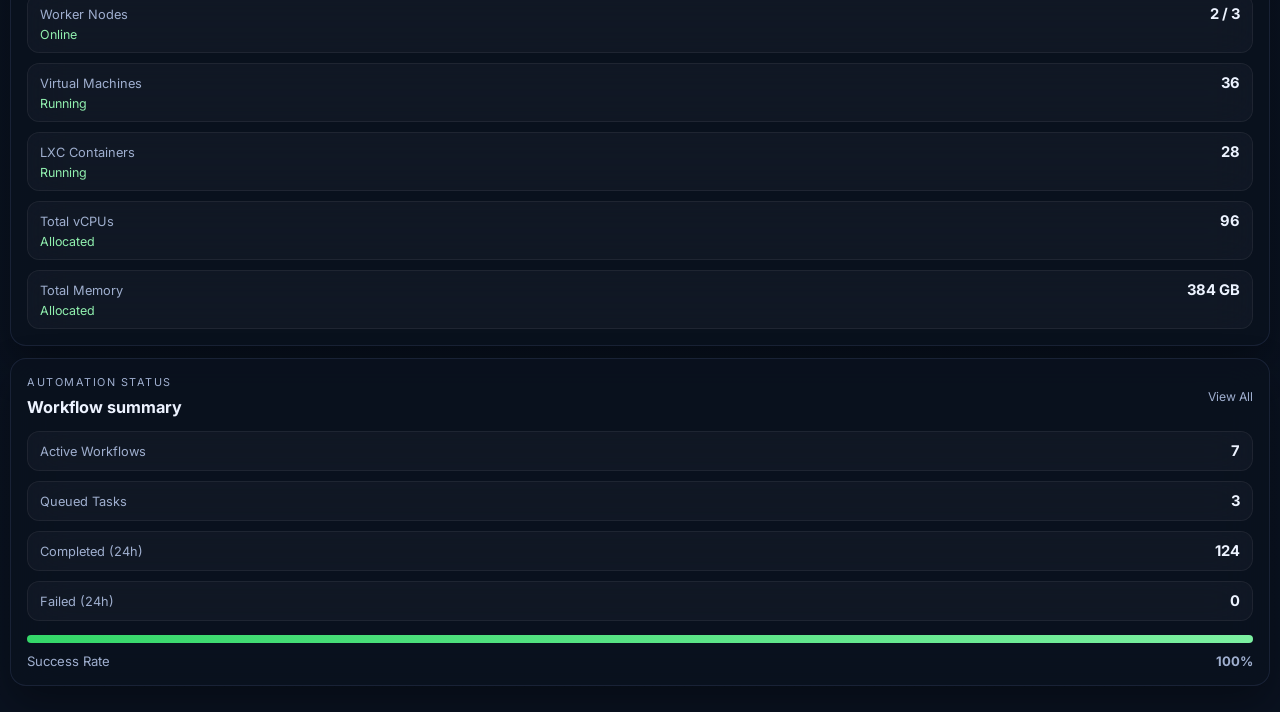
==== commit af4c2145: "feat: add branded svg icon pack" ====
--- a/docs/index.html
+++ b/docs/index.html
@@ -21,7 +21,7 @@
     <div class="page-shell">
       <header class="topbar">
         <div class="brand-lockup">
-          <img src="./assets/favicon.svg" alt="Infr-Orchestrator logo" class="brand-icon" />
+          <img src="./assets/logo.svg" alt="Infr-Orchestrator logo" class="brand-icon" />
           <div>
             <h1>Infr-Orchestrator</h1>
             <p class="brand-subtitle">Proxmox-based infrastructure orchestration · automation-driven operations · private cloud platform</p>
@@ -71,7 +71,7 @@
             </div>
             <div class="brain-visual-wrap">
               <div class="brain-visual">
-                <img src="./assets/favicon.svg" alt="Claw Core" class="brain-icon" />
+                <img src="./assets/claw-core.svg" alt="Claw Core" class="brain-icon" />
               </div>
               <div class="brain-copy">
                 <p>
--- a/docs/styles.css
+++ b/docs/styles.css
@@ -108,6 +108,7 @@
   width: 44px;
   height: 44px;
   flex: 0 0 auto;
+  object-fit: contain;
 }
 
 .brand-lockup h1 {
@@ -273,6 +274,13 @@
   place-items: center;
   font-size: 0.85rem;
   background: rgba(255, 255, 255, 0.05);
+  overflow: hidden;
+}
+
+.stat-icon img {
+  width: 100%;
+  height: 100%;
+  object-fit: contain;
 }
 
 .stat-value {
@@ -366,8 +374,9 @@
 }
 
 .brain-icon {
-  width: 56px;
-  height: 56px;
+  width: 72px;
+  height: 72px;
+  object-fit: contain;
 }
 
 .brain-copy {
@@ -470,6 +479,21 @@
   font-weight: 700;
 }
 
+.topology-label-icon {
+  width: 22px;
+  height: 22px;
+  display: inline-flex;
+  align-items: center;
+  justify-content: center;
+  flex: 0 0 auto;
+}
+
+.topology-label-icon img {
+  width: 100%;
+  height: 100%;
+  object-fit: contain;
+}
+
 .topology-label.blue { background: rgba(79, 141, 255, 0.12); color: #cfe0ff; }
 .topology-label.purple { background: rgba(157, 92, 255, 0.12); color: #e0ccff; }
 .topology-label.green { background: rgba(52, 215, 105, 0.12); color: #c9f8d8; }
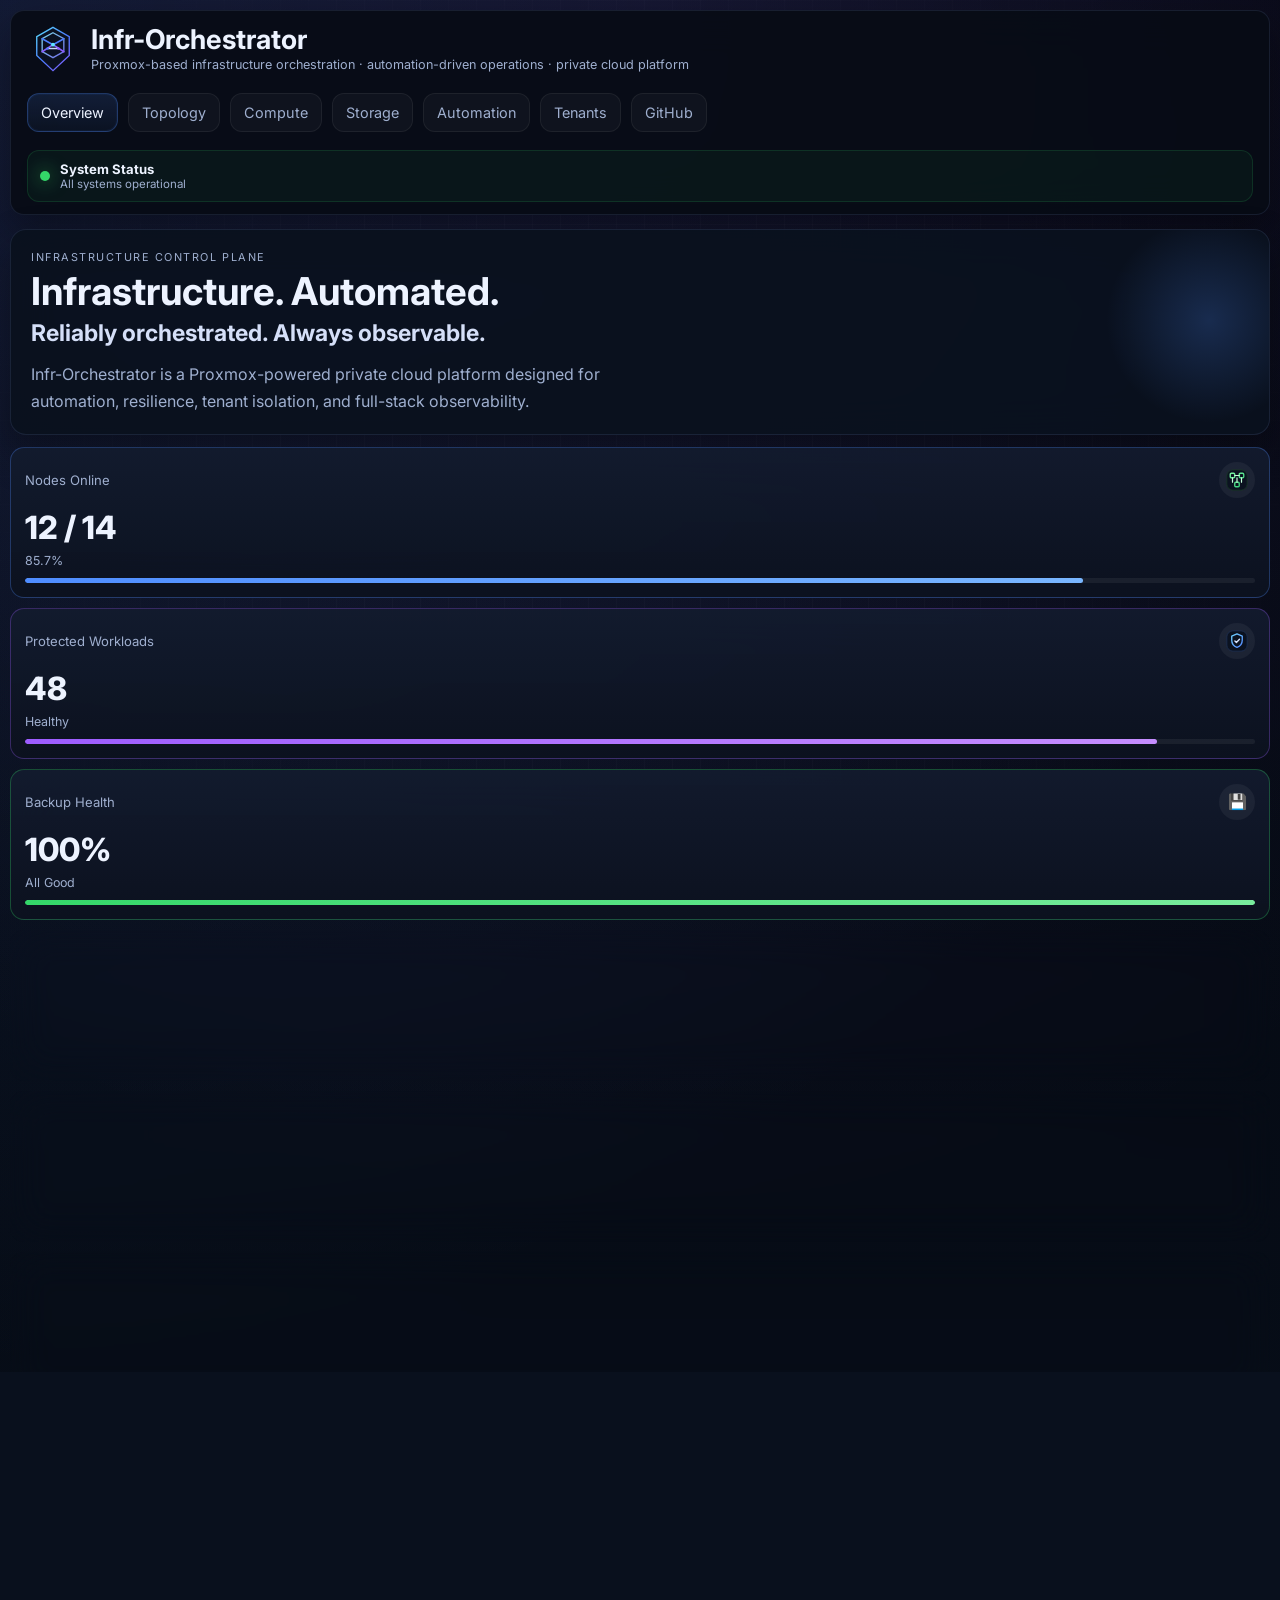
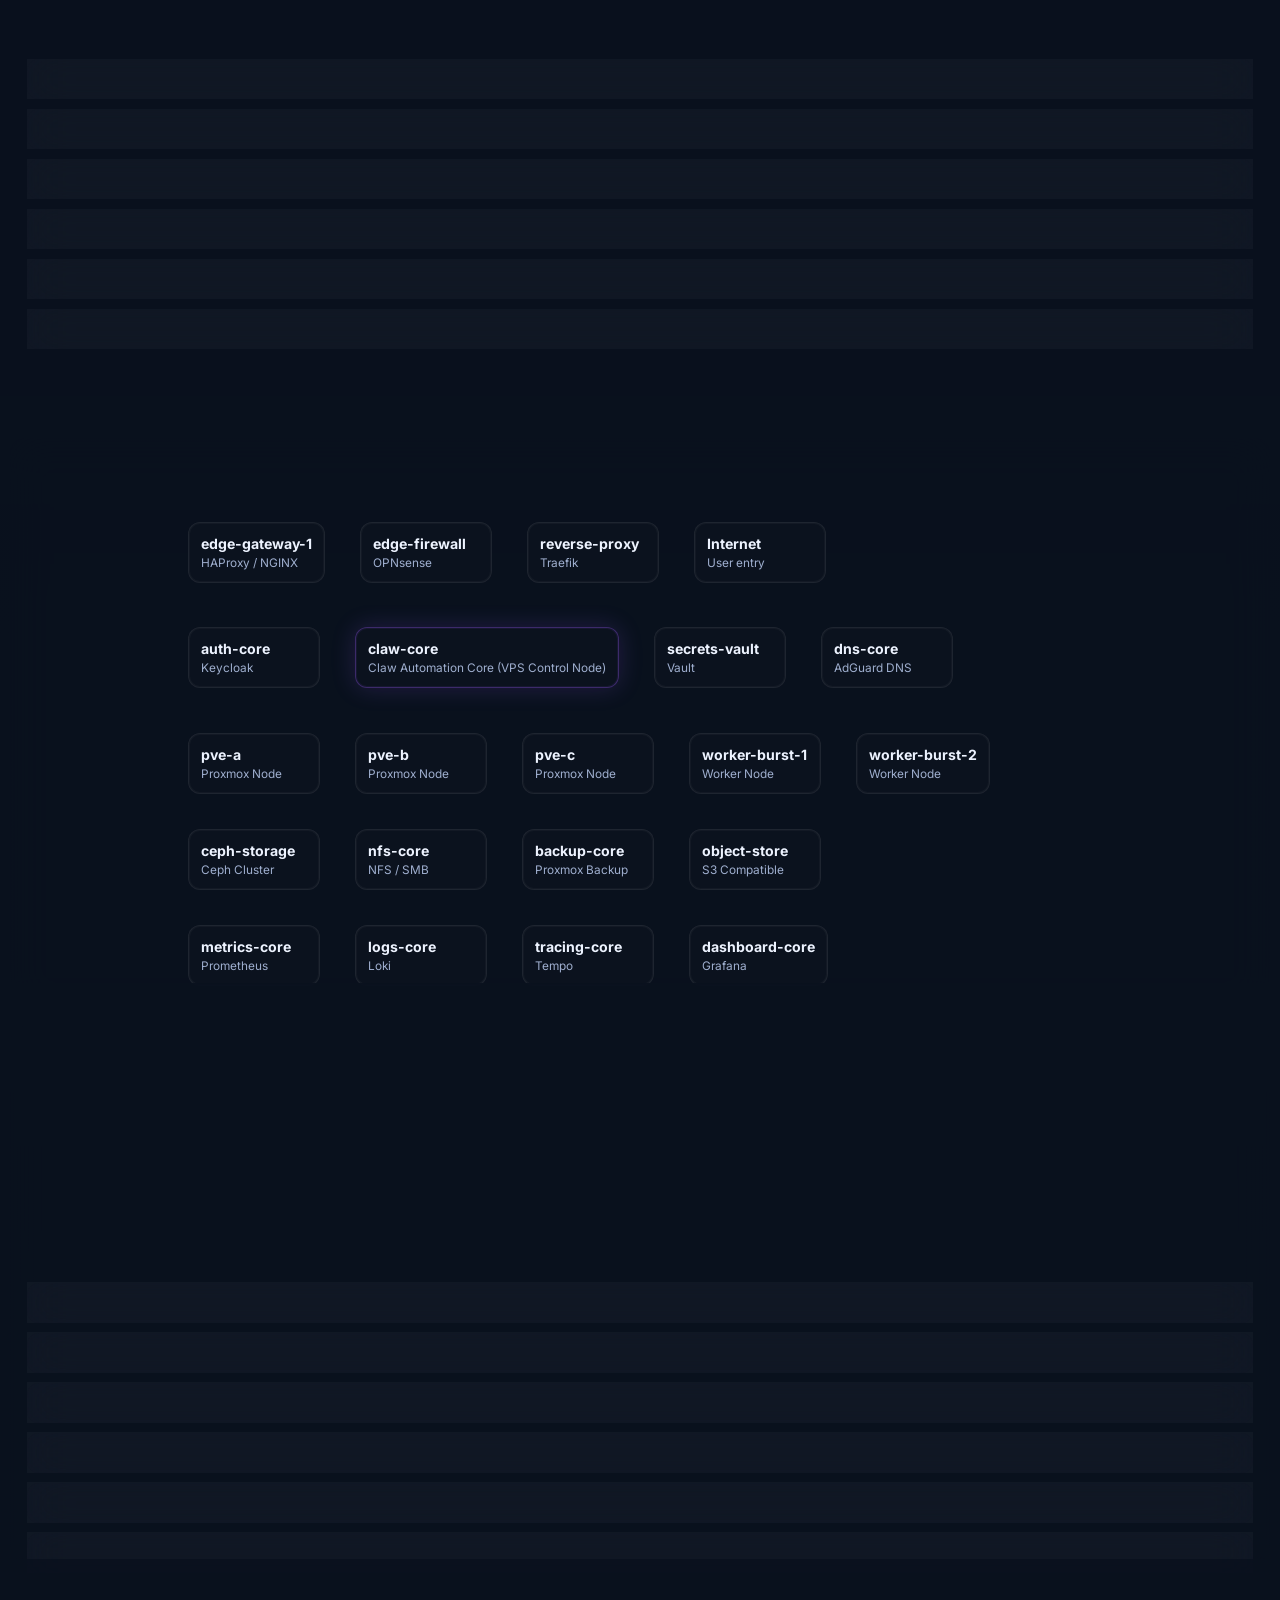
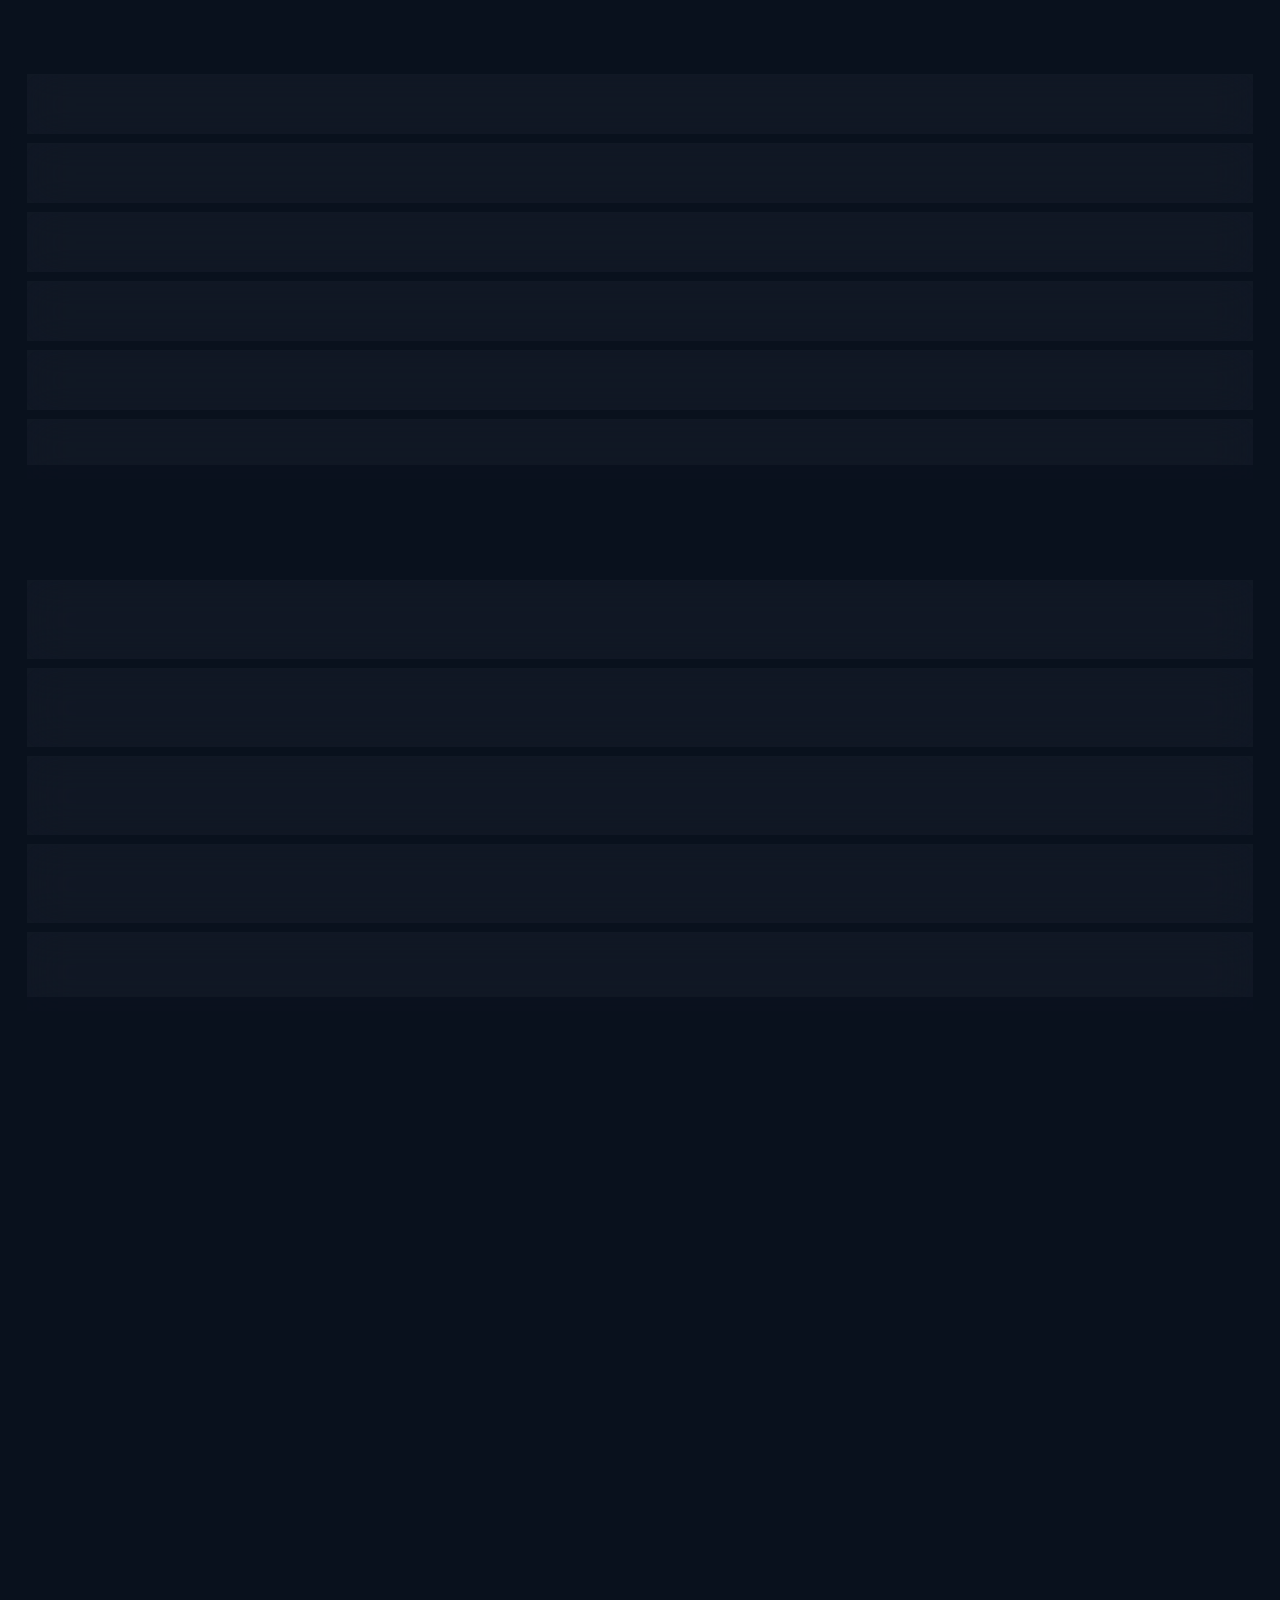
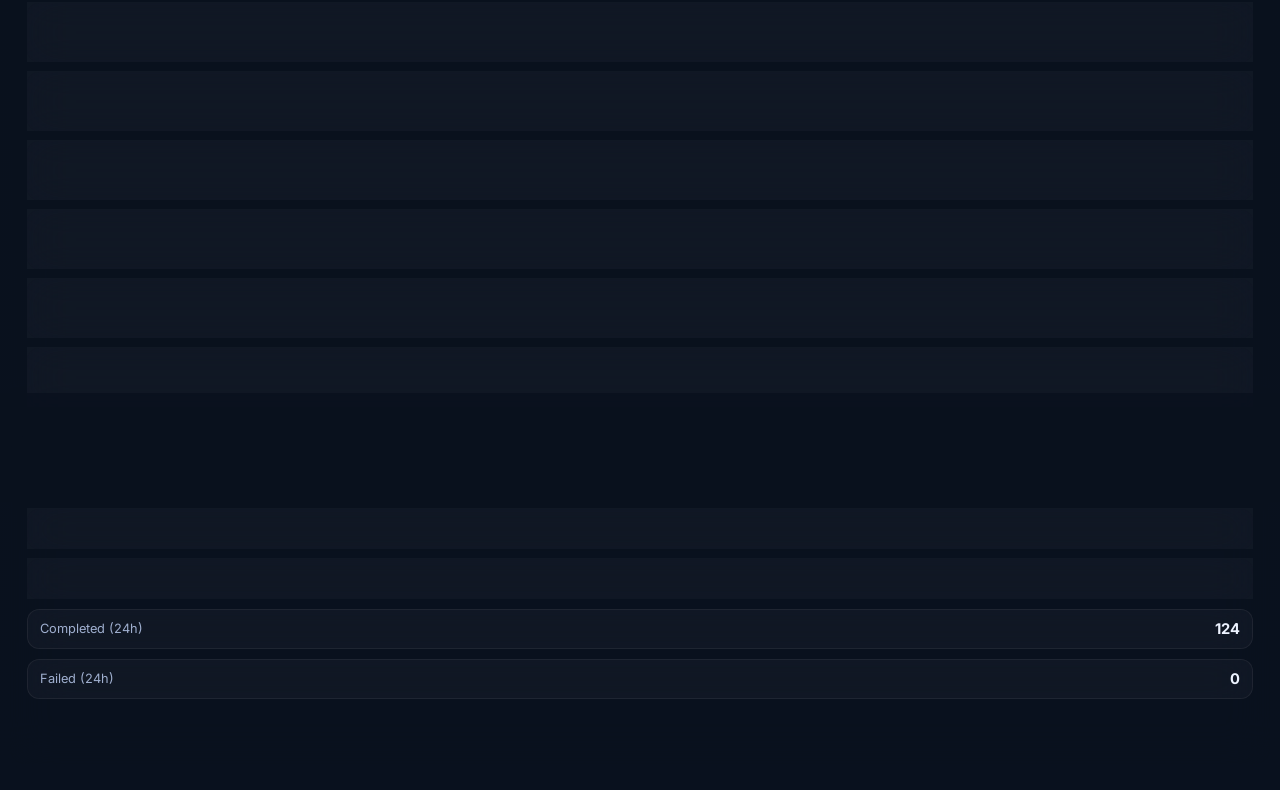
==== commit 9c666e54: "docs: improve portability and extension paths" ====
--- a/docs/index.html
+++ b/docs/index.html
@@ -189,6 +189,7 @@
       </main>
     </div>
 
+    <script src="./data.js"></script>
     <script src="./app.js"></script>
   </body>
 </html>
--- a/docs/styles.css
+++ b/docs/styles.css
@@ -105,8 +105,8 @@
 }
 
 .brand-icon {
-  width: 44px;
-  height: 44px;
+  width: 52px;
+  height: 52px;
   flex: 0 0 auto;
   object-fit: contain;
 }
@@ -267,14 +267,15 @@
 }
 
 .stat-icon {
-  width: 28px;
-  height: 28px;
+  width: 36px;
+  height: 36px;
   border-radius: 999px;
   display: grid;
   place-items: center;
-  font-size: 0.85rem;
+  font-size: 0.95rem;
   background: rgba(255, 255, 255, 0.05);
   overflow: hidden;
+  padding: 6px;
 }
 
 .stat-icon img {
@@ -471,17 +472,18 @@
 
 .topology-label {
   border-radius: 12px;
-  padding: 14px;
+  padding: 16px;
   border: 1px solid rgba(255, 255, 255, 0.08);
   display: flex;
   align-items: center;
-  gap: 10px;
+  gap: 12px;
   font-weight: 700;
+  line-height: 1.15;
 }
 
 .topology-label-icon {
-  width: 22px;
-  height: 22px;
+  width: 30px;
+  height: 30px;
   display: inline-flex;
   align-items: center;
   justify-content: center;
@@ -674,6 +676,21 @@
     grid-template-columns: 1fr;
   }
 
+  .topology-track {
+    display: grid;
+    grid-template-columns: repeat(2, minmax(0, 1fr));
+    align-items: stretch;
+    overflow: visible;
+  }
+
+  .topology-node {
+    min-width: 0;
+  }
+
+  .topology-arrow {
+    display: none;
+  }
+
   .health-ring,
   .backup-ring {
     width: 140px;
@@ -690,3 +707,39 @@
     height: 96px;
   }
 }
+
+@media (max-width: 640px) {
+  .page-shell {
+    width: min(calc(100% - 12px), 1600px);
+    padding: 6px 0 18px;
+  }
+
+  .topbar,
+  .automation-card,
+  .health-panel,
+  .topology-panel,
+  .lower-panel,
+  .hero-panel,
+  .stat-card {
+    padding-left: 12px;
+    padding-right: 12px;
+  }
+
+  .brand-icon {
+    width: 46px;
+    height: 46px;
+  }
+
+  .topology-label {
+    padding: 14px;
+  }
+
+  .topology-label-icon {
+    width: 26px;
+    height: 26px;
+  }
+
+  .topology-track {
+    grid-template-columns: 1fr;
+  }
+}
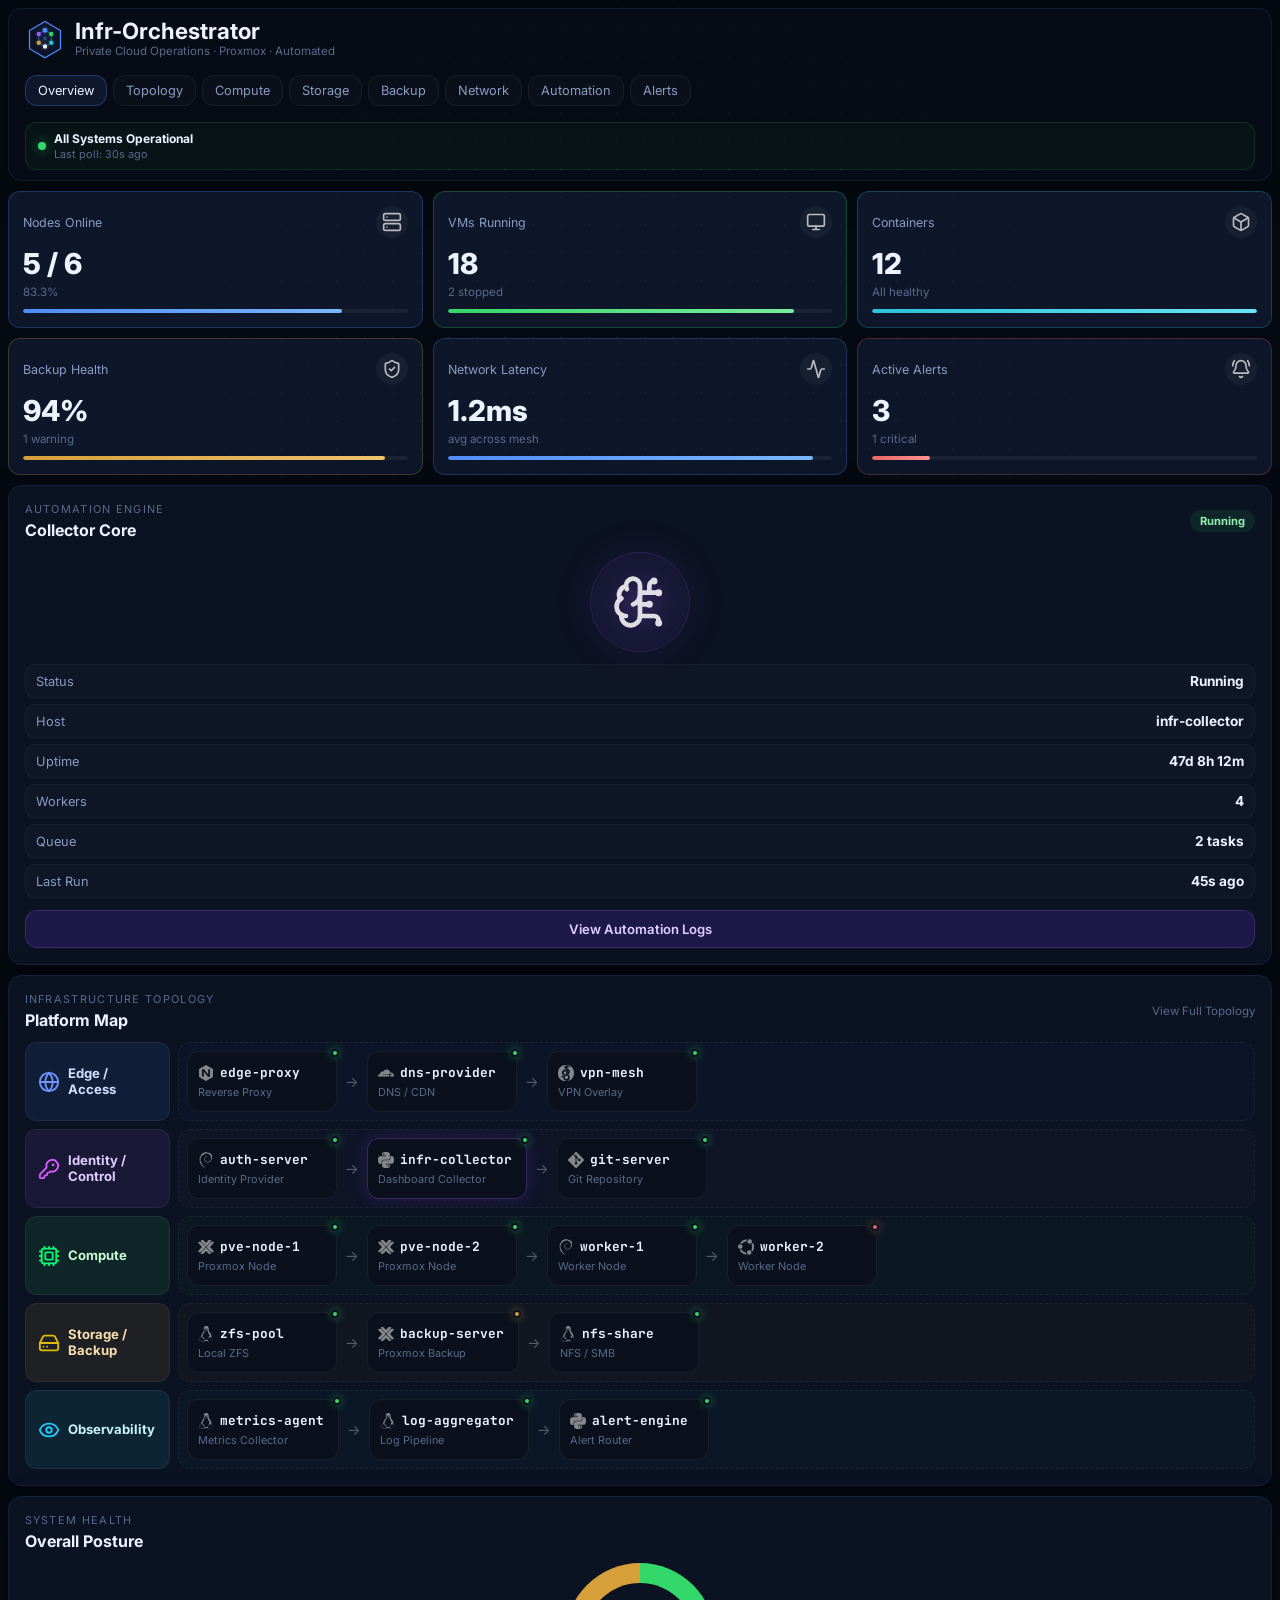
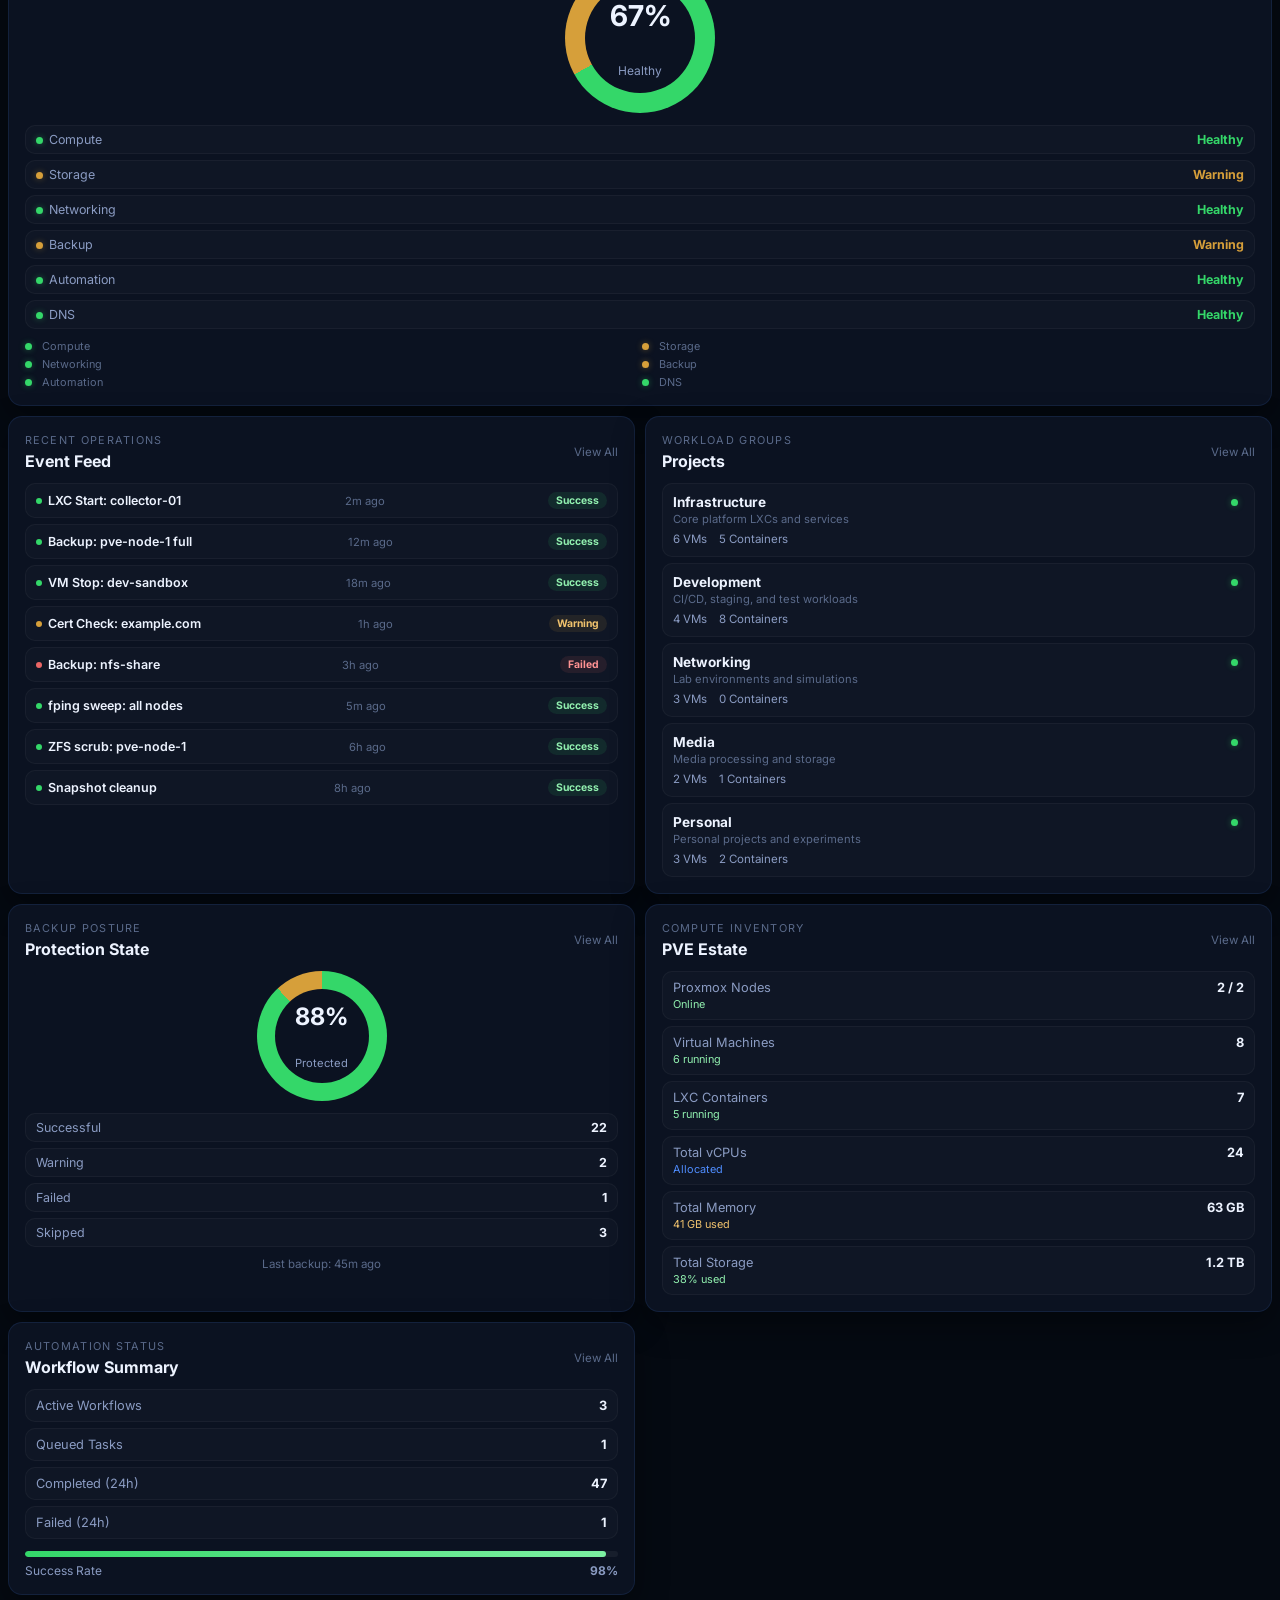
==== commit d1789de1: "v2: Full dashboard redesign with backend collector - Redesigned overview dashboard (NOC-style, dark " ====
--- a/docs/index.html
+++ b/docs/index.html
@@ -1,195 +1,168 @@
 <!DOCTYPE html>
 <html lang="en">
-  <head>
-    <meta charset="UTF-8" />
-    <meta name="viewport" content="width=device-width, initial-scale=1.0" />
-    <title>Infr-Orchestrator</title>
-    <meta
-      name="description"
-      content="Proxmox-based infrastructure orchestration, automation-driven operations, and private cloud observability."
-    />
-    <link rel="icon" type="image/svg+xml" href="./assets/favicon.svg" />
-    <link rel="preconnect" href="https://fonts.googleapis.com" />
-    <link rel="preconnect" href="https://fonts.gstatic.com" crossorigin />
-    <link
-      href="https://fonts.googleapis.com/css2?family=Inter:wght@400;500;600;700;800&display=swap"
-      rel="stylesheet"
-    />
-    <link rel="stylesheet" href="./styles.css" />
-  </head>
-  <body>
-    <div class="page-shell">
-      <header class="topbar">
-        <div class="brand-lockup">
-          <img src="./assets/logo.svg" alt="Infr-Orchestrator logo" class="brand-icon" />
+<head>
+  <meta charset="UTF-8" />
+  <meta name="viewport" content="width=device-width, initial-scale=1.0" />
+  <title>Infr-Orchestrator</title>
+  <meta name="description" content="Proxmox-based infrastructure monitoring dashboard — automation, backup posture, and full-stack observability." />
+  <link rel="icon" type="image/svg+xml" href="./assets/favicon.svg" />
+  <link rel="preconnect" href="https://fonts.googleapis.com" />
+  <link rel="preconnect" href="https://fonts.gstatic.com" crossorigin />
+  <link href="https://fonts.googleapis.com/css2?family=Inter:wght@400;500;600;700;800&family=JetBrains+Mono:wght@400;700&display=swap" rel="stylesheet" />
+  <link rel="stylesheet" href="./styles.css" />
+</head>
+<body>
+  <div class="shell">
+
+    <!-- Top Bar -->
+    <header class="topbar">
+      <div class="brand">
+        <img src="./assets/logo.svg" alt="Infr-Orchestrator" class="brand-logo" />
+        <div>
+          <h1>Infr-Orchestrator</h1>
+          <p class="brand-sub">Private Cloud Operations · Proxmox · Automated</p>
+        </div>
+      </div>
+      <nav class="topnav">
+        <a class="nav-pill active" href="#overview">Overview</a>
+        <a class="nav-pill" href="#topology">Topology</a>
+        <a class="nav-pill" href="#compute">Compute</a>
+        <a class="nav-pill" href="#storage">Storage</a>
+        <a class="nav-pill" href="#backup">Backup</a>
+        <a class="nav-pill" href="#network">Network</a>
+        <a class="nav-pill" href="#automation">Automation</a>
+        <a class="nav-pill" href="#alerts">Alerts</a>
+      </nav>
+      <div class="status-pill">
+        <span class="status-dot"></span>
+        <div>
+          <strong>All Systems Operational</strong>
+          <span>Last poll: 30s ago</span>
+        </div>
+      </div>
+    </header>
+
+    <!-- KPI Strip -->
+    <section class="kpi-strip" id="kpi-strip"></section>
+
+    <!-- Core Grid: Automation | Topology | Health -->
+    <section class="core-grid">
+
+      <!-- Automation Engine -->
+      <article class="panel" id="automation">
+        <div class="panel-header">
           <div>
-            <h1>Infr-Orchestrator</h1>
-            <p class="brand-subtitle">Proxmox-based infrastructure orchestration · automation-driven operations · private cloud platform</p>
+            <p class="eyebrow">Automation Engine</p>
+            <h3 class="panel-title">Collector Core</h3>
+          </div>
+          <span class="chip chip-green" id="auto-status"></span>
+        </div>
+        <div class="auto-brain">
+          <img src="./assets/icons/brain.svg" alt="Automation Core" />
+        </div>
+        <div class="metric-list" id="auto-metrics"></div>
+        <a class="btn-primary" href="./operations.html">View Automation Logs</a>
+      </article>
+
+      <!-- Topology -->
+      <article class="panel" id="topology">
+        <div class="panel-header">
+          <div>
+            <p class="eyebrow">Infrastructure Topology</p>
+            <h3 class="panel-title">Platform Map</h3>
+          </div>
+          <a class="panel-link" href="#">View Full Topology</a>
+        </div>
+        <div class="topo-rows" id="topo-rows"></div>
+      </article>
+
+      <!-- System Health -->
+      <article class="panel" id="health">
+        <div class="panel-header">
+          <div>
+            <p class="eyebrow">System Health</p>
+            <h3 class="panel-title">Overall Posture</h3>
           </div>
         </div>
-        <nav class="topnav">
-          <a class="nav-pill active" href="#overview">Overview</a>
-          <a class="nav-pill" href="#topology">Topology</a>
-          <a class="nav-pill" href="#compute">Compute</a>
-          <a class="nav-pill" href="#storage">Storage</a>
-          <a class="nav-pill" href="#automation">Automation</a>
-          <a class="nav-pill" href="#tenants">Tenants</a>
-          <a class="nav-pill" href="https://github.com/SamuelSJames/infr-orchestrator" target="_blank" rel="noreferrer">GitHub</a>
-        </nav>
-        <div class="system-status-pill">
-          <span class="status-dot"></span>
+        <div class="health-ring" id="health-ring"></div>
+        <div class="health-list" id="health-list"></div>
+        <div class="health-legend" id="health-legend"></div>
+      </article>
+
+    </section>
+
+    <!-- Lower Grid -->
+    <section class="lower-grid">
+
+      <!-- Recent Operations -->
+      <article class="panel">
+        <div class="panel-header">
           <div>
-            <strong>System Status</strong>
-            <span>All systems operational</span>
+            <p class="eyebrow">Recent Operations</p>
+            <h3 class="panel-title">Event Feed</h3>
           </div>
+          <a class="panel-link" href="#">View All</a>
         </div>
-      </header>
+        <div class="ops-list" id="ops-list"></div>
+      </article>
 
-      <main>
-        <section class="overview-grid" id="overview">
-          <article class="hero-panel panel">
-            <div class="hero-glow"></div>
-            <p class="eyebrow">Infrastructure control plane</p>
-            <h2>Infrastructure. Automated.</h2>
-            <h3>Reliably orchestrated. Always observable.</h3>
-            <p class="hero-copy">
-              Infr-Orchestrator is a Proxmox-powered private cloud platform designed for automation,
-              resilience, tenant isolation, and full-stack observability.
-            </p>
-          </article>
-          <section class="stats-grid" id="stats-grid"></section>
-        </section>
+      <!-- Workload Groups -->
+      <article class="panel" id="tenants">
+        <div class="panel-header">
+          <div>
+            <p class="eyebrow">Workload Groups</p>
+            <h3 class="panel-title">Projects</h3>
+          </div>
+          <a class="panel-link" href="#">View All</a>
+        </div>
+        <div class="tenant-list" id="tenant-list"></div>
+      </article>
 
-        <section class="core-grid">
-          <article class="panel automation-card" id="automation">
-            <div class="panel-heading">
-              <div>
-                <p class="eyebrow">Claw Automation Core</p>
-                <h3>Automation brain</h3>
-              </div>
-              <span class="mini-chip">Running</span>
-            </div>
-            <div class="brain-visual-wrap">
-              <div class="brain-visual">
-                <img src="./assets/claw-core.svg" alt="Claw Core" class="brain-icon" />
-              </div>
-              <div class="brain-copy">
-                <p>
-                  Claw is the automation brain of the platform, running inside a hardened VPS
-                  control node and coordinating operations across the stack.
-                </p>
-              </div>
-            </div>
-            <div class="metric-list" id="core-metrics"></div>
-            <a class="primary-button" href="https://github.com/SamuelSJames/infr-orchestrator" target="_blank" rel="noreferrer">Open Automation Hub</a>
-          </article>
+      <!-- Backup Posture -->
+      <article class="panel" id="backup">
+        <div class="panel-header">
+          <div>
+            <p class="eyebrow">Backup Posture</p>
+            <h3 class="panel-title">Protection State</h3>
+          </div>
+          <a class="panel-link" href="#">View All</a>
+        </div>
+        <div class="backup-ring" id="backup-ring"></div>
+        <div class="backup-list" id="backup-list"></div>
+        <div class="backup-footer" id="backup-footer"></div>
+      </article>
 
-          <article class="panel topology-panel" id="topology">
-            <div class="panel-heading panel-heading-spread">
-              <div>
-                <p class="eyebrow">Infrastructure Topology</p>
-                <h3>Grid-based platform map</h3>
-              </div>
-              <a class="panel-link" href="#">View Full Topology</a>
-            </div>
-            <div class="topology-rows" id="topology-rows"></div>
-          </article>
+      <!-- Compute Inventory -->
+      <article class="panel" id="compute">
+        <div class="panel-header">
+          <div>
+            <p class="eyebrow">Compute Inventory</p>
+            <h3 class="panel-title">PVE Estate</h3>
+          </div>
+          <a class="panel-link" href="#">View All</a>
+        </div>
+        <div class="inv-list" id="inv-list"></div>
+      </article>
 
-          <article class="panel health-panel" id="storage">
-            <div class="panel-heading">
-              <div>
-                <p class="eyebrow">System Health</p>
-                <h3>Overall posture</h3>
-              </div>
-            </div>
-            <div class="health-ring-wrap">
-              <div class="health-ring">
-                <div class="health-ring-inner">
-                  <strong>98%</strong>
-                  <span>Healthy</span>
-                </div>
-              </div>
-            </div>
-            <div class="health-list" id="health-list"></div>
-          </article>
-        </section>
+      <!-- Automation Status -->
+      <article class="panel" id="auto-status-panel">
+        <div class="panel-header">
+          <div>
+            <p class="eyebrow">Automation Status</p>
+            <h3 class="panel-title">Workflow Summary</h3>
+          </div>
+          <a class="panel-link" href="#">View All</a>
+        </div>
+        <div class="auto-list" id="auto-list"></div>
+        <div class="success-bar" id="success-bar"><div class="success-bar-fill"></div></div>
+        <div class="success-label"><span>Success Rate</span><strong id="success-rate"></strong></div>
+      </article>
 
-        <section class="lower-grid">
-          <article class="panel lower-panel">
-            <div class="panel-heading panel-heading-spread">
-              <div>
-                <p class="eyebrow">Recent Operations</p>
-                <h3>Execution feed</h3>
-              </div>
-              <a class="panel-link" href="#">View All</a>
-            </div>
-            <div class="ops-list" id="ops-list"></div>
-          </article>
+    </section>
 
-          <article class="panel lower-panel" id="tenants">
-            <div class="panel-heading panel-heading-spread">
-              <div>
-                <p class="eyebrow">Tenant / Project Spaces</p>
-                <h3>Workload groups</h3>
-              </div>
-              <a class="panel-link" href="#">View All</a>
-            </div>
-            <div class="tenant-list" id="tenant-list"></div>
-          </article>
+  </div>
 
-          <article class="panel lower-panel">
-            <div class="panel-heading panel-heading-spread">
-              <div>
-                <p class="eyebrow">Backup Posture</p>
-                <h3>Protection state</h3>
-              </div>
-              <a class="panel-link" href="#">View All</a>
-            </div>
-            <div class="backup-card-body">
-              <div class="backup-ring">
-                <div class="backup-ring-inner">
-                  <strong>100%</strong>
-                  <span>Protected</span>
-                </div>
-              </div>
-              <div class="backup-breakdown" id="backup-breakdown"></div>
-            </div>
-            <div class="backup-footer">
-              <span>Last Backup (All)</span>
-              <strong>2h ago</strong>
-            </div>
-          </article>
-
-          <article class="panel lower-panel" id="compute">
-            <div class="panel-heading panel-heading-spread">
-              <div>
-                <p class="eyebrow">Compute Inventory</p>
-                <h3>PVE and workload estate</h3>
-              </div>
-              <a class="panel-link" href="#">View All</a>
-            </div>
-            <div class="inventory-list" id="inventory-list"></div>
-          </article>
-
-          <article class="panel lower-panel">
-            <div class="panel-heading panel-heading-spread">
-              <div>
-                <p class="eyebrow">Automation Status</p>
-                <h3>Workflow summary</h3>
-              </div>
-              <a class="panel-link" href="#">View All</a>
-            </div>
-            <div class="status-summary" id="status-summary"></div>
-            <div class="success-bar">
-              <div class="success-bar-fill"></div>
-            </div>
-            <div class="success-label">Success Rate <strong>100%</strong></div>
-          </article>
-        </section>
-      </main>
-    </div>
-
-    <script src="./data.js"></script>
-    <script src="./app.js"></script>
-  </body>
+  <script src="./data.js"></script>
+  <script src="./app.js"></script>
+</body>
 </html>
--- a/docs/styles.css
+++ b/docs/styles.css
@@ -1,38 +1,33 @@
 :root {
-  --bg: #050914;
-  --bg-2: #0a1120;
-  --panel: rgba(10, 17, 30, 0.94);
-  --panel-soft: rgba(16, 25, 43, 0.94);
-  --line: rgba(132, 158, 220, 0.13);
-  --line-strong: rgba(132, 158, 220, 0.28);
+  --bg: #050a12;
+  --panel: #0b1221;
+  --card: #0e1729;
+  --line: rgba(79, 141, 255, 0.12);
+  --line-soft: rgba(132, 158, 220, 0.08);
   --text: #edf3ff;
-  --text-soft: #9fafcf;
+  --text-mid: #8a9bc2;
+  --text-muted: #5a6a8a;
   --blue: #4f8dff;
   --purple: #9d5cff;
   --green: #34d769;
   --amber: #d69f3a;
   --cyan: #2bc2d9;
   --red: #e96565;
-  --shadow: 0 18px 40px rgba(0, 0, 0, 0.33);
-  --radius: 16px;
-}
-
-* {
-  box-sizing: border-box;
-}
-
-html {
-  scroll-behavior: smooth;
-}
+  --shadow: 0 12px 32px rgba(0, 0, 0, 0.4);
+  --radius: 14px;
+  --radius-sm: 12px;
+  --gap: 10px;
+}
+
+*, *::before, *::after { box-sizing: border-box; margin: 0; padding: 0; }
+
+html { scroll-behavior: smooth; }
 
 body {
-  margin: 0;
+  font-family: "Inter", sans-serif;
   color: var(--text);
-  font-family: "Inter", sans-serif;
-  background:
-    radial-gradient(circle at top left, rgba(79, 141, 255, 0.12), transparent 24%),
-    radial-gradient(circle at top center, rgba(157, 92, 255, 0.09), transparent 22%),
-    linear-gradient(180deg, #04070f 0%, #08101c 40%, #0a1220 100%);
+  background: var(--bg);
+  min-height: 100vh;
 }
 
 body::before {
@@ -41,705 +36,426 @@
   inset: 0;
   pointer-events: none;
   background-image:
-    linear-gradient(rgba(255, 255, 255, 0.02) 1px, transparent 1px),
-    linear-gradient(90deg, rgba(255, 255, 255, 0.02) 1px, transparent 1px);
+    radial-gradient(circle at 1px 1px, rgba(255,255,255,0.03) 1px, transparent 0);
   background-size: 28px 28px;
-  mask-image: radial-gradient(circle at center, black 40%, transparent 100%);
-}
-
-img {
-  display: block;
-}
-
-a {
-  color: inherit;
-  text-decoration: none;
-}
-
-p,
-h1,
-h2,
-h3 {
-  margin: 0;
-}
-
-.page-shell {
-  width: min(calc(100% - 20px), 1600px);
+  mask-image: radial-gradient(circle at center, black 30%, transparent 80%);
+}
+
+img { display: block; }
+a { color: inherit; text-decoration: none; }
+
+.mono { font-family: "JetBrains Mono", "Fira Code", monospace; font-size: 0.78rem; }
+
+/* ── Shell ── */
+.shell {
+  width: min(calc(100% - 16px), 1680px);
   margin: 0 auto;
-  padding: 10px 0 26px;
-}
-
-.topbar,
-.panel,
-.stat-card,
-.topology-node,
-.ops-item,
-.tenant-item,
-.inventory-item,
-.summary-item,
-.metric-item,
-.health-item {
-  backdrop-filter: blur(20px);
-  -webkit-backdrop-filter: blur(20px);
-}
-
-.topbar {
-  display: grid;
-  grid-template-columns: auto 1fr auto;
-  gap: 18px;
-  align-items: center;
-  width: 100%;
-  padding: 12px 16px;
-  margin-bottom: 14px;
-  border-radius: 14px;
+  padding: 8px 0 24px;
+  display: grid;
+  gap: var(--gap);
+}
+
+/* ── Panel base ── */
+.panel {
+  background: var(--panel);
   border: 1px solid var(--line);
-  background: rgba(8, 12, 22, 0.94);
+  border-radius: var(--radius);
   box-shadow: var(--shadow);
-}
-
-.brand-lockup {
-  display: flex;
-  align-items: center;
-  gap: 12px;
-  min-width: 0;
-}
-
-.brand-icon {
-  width: 52px;
-  height: 52px;
-  flex: 0 0 auto;
-  object-fit: contain;
-}
-
-.brand-lockup h1 {
-  font-size: 1.7rem;
-  line-height: 1;
-}
-
-.brand-subtitle {
-  margin-top: 4px;
-  color: var(--text-soft);
-  font-size: 0.79rem;
-  white-space: nowrap;
-}
-
-.topnav {
-  display: flex;
-  justify-content: center;
-  flex-wrap: wrap;
-  gap: 10px;
-}
-
-.nav-pill {
-  padding: 10px 13px;
-  border-radius: 12px;
-  border: 1px solid rgba(255, 255, 255, 0.06);
-  background: rgba(255, 255, 255, 0.03);
-  color: var(--text-soft);
-  font-size: 0.9rem;
-}
-
-.nav-pill.active {
-  color: var(--text);
-  border-color: rgba(79, 141, 255, 0.3);
-  background: linear-gradient(180deg, rgba(79, 141, 255, 0.14), rgba(79, 141, 255, 0.05));
-  box-shadow: inset 0 0 0 1px rgba(79, 141, 255, 0.06);
-}
-
-.system-status-pill {
-  display: flex;
-  align-items: center;
-  gap: 10px;
-  padding: 10px 12px;
-  border-radius: 12px;
-  border: 1px solid rgba(52, 215, 105, 0.15);
-  background: rgba(52, 215, 105, 0.05);
-}
-
-.system-status-pill strong,
-.system-status-pill span {
-  display: block;
-}
-
-.system-status-pill strong {
-  font-size: 0.82rem;
-}
-
-.system-status-pill span {
-  color: var(--text-soft);
-  font-size: 0.72rem;
-}
-
-.status-dot {
-  width: 10px;
-  height: 10px;
-  border-radius: 999px;
-  background: var(--green);
-  box-shadow: 0 0 18px rgba(52, 215, 105, 0.7);
-}
-
-.panel {
-  border-radius: var(--radius);
-  border: 1px solid var(--line);
-  background: var(--panel);
-  box-shadow: var(--shadow);
-}
-
-.overview-grid {
-  display: grid;
-  grid-template-columns: 1.1fr 1.9fr;
-  gap: 12px;
-}
-
-.hero-panel {
-  position: relative;
-  padding: 20px;
-  min-height: 152px;
-  overflow: hidden;
-}
-
-.hero-glow {
-  position: absolute;
-  right: -50px;
-  top: -20px;
-  width: 220px;
-  height: 220px;
-  background: radial-gradient(circle, rgba(79, 141, 255, 0.22), transparent 66%);
-}
-
+  backdrop-filter: blur(16px);
+  -webkit-backdrop-filter: blur(16px);
+  padding: 16px;
+}
+
+/* ── Eyebrow + heading ── */
 .eyebrow {
   text-transform: uppercase;
-  letter-spacing: 0.14em;
+  letter-spacing: 0.12em;
   font-size: 0.68rem;
-  color: var(--text-soft);
-  margin-bottom: 8px;
-}
-
-.hero-panel h2 {
-  font-size: clamp(2rem, 3vw, 3rem);
-  line-height: 1.02;
-}
-
-.hero-panel h3 {
-  margin-top: 8px;
-  font-size: clamp(1.2rem, 1.8vw, 1.7rem);
-  color: #d5dff8;
-}
-
-.hero-copy {
-  margin-top: 14px;
-  max-width: 38rem;
-  color: var(--text-soft);
-  line-height: 1.65;
-}
-
-.stats-grid {
-  display: grid;
-  grid-template-columns: repeat(6, minmax(0, 1fr));
-  gap: 10px;
-}
-
-.stat-card {
-  padding: 14px;
-  border-radius: 14px;
-  border: 1px solid rgba(255, 255, 255, 0.08);
-  background: linear-gradient(180deg, rgba(19, 27, 46, 0.94), rgba(12, 18, 31, 0.96));
-  min-height: 104px;
-}
-
-.stat-card.blue { border-color: rgba(79, 141, 255, 0.3); }
-.stat-card.purple { border-color: rgba(157, 92, 255, 0.3); }
-.stat-card.green { border-color: rgba(52, 215, 105, 0.3); }
-.stat-card.amber { border-color: rgba(214, 159, 58, 0.3); }
-.stat-card.cyan { border-color: rgba(43, 194, 217, 0.3); }
-.stat-card.red { border-color: rgba(233, 101, 101, 0.3); }
-
-.stat-head {
+  color: var(--text-muted);
+  margin-bottom: 4px;
+}
+.panel-title { font-size: 1rem; font-weight: 700; }
+.panel-header {
   display: flex;
   align-items: center;
   justify-content: space-between;
-  gap: 10px;
-}
-
-.stat-label {
-  color: var(--text-soft);
-  font-size: 0.82rem;
-}
-
-.stat-icon {
-  width: 36px;
-  height: 36px;
+  margin-bottom: 12px;
+}
+.panel-link { color: var(--text-muted); font-size: 0.72rem; }
+.panel-link:hover { color: var(--text-mid); }
+
+/* ── Top Bar ── */
+.topbar {
+  display: grid;
+  grid-template-columns: auto 1fr auto;
+  gap: 16px;
+  align-items: center;
+  padding: 10px 16px;
+  background: rgba(8, 12, 22, 0.96);
+  border: 1px solid var(--line);
+  border-radius: var(--radius);
+  box-shadow: var(--shadow);
+}
+.brand { display: flex; align-items: center; gap: 10px; }
+.brand-logo { width: 40px; height: 40px; object-fit: contain; }
+.brand h1 { font-size: 1.4rem; line-height: 1; }
+.brand-sub { color: var(--text-muted); font-size: 0.72rem; margin-top: 2px; }
+.topnav { display: flex; justify-content: center; flex-wrap: wrap; gap: 6px; }
+.nav-pill {
+  padding: 7px 12px;
+  border-radius: var(--radius-sm);
+  border: 1px solid rgba(255,255,255,0.05);
+  background: rgba(255,255,255,0.02);
+  color: var(--text-mid);
+  font-size: 0.8rem;
+  cursor: pointer;
+  transition: all 0.15s;
+}
+.nav-pill:hover { border-color: rgba(79,141,255,0.2); color: var(--text); }
+.nav-pill.active {
+  color: var(--text);
+  border-color: rgba(79,141,255,0.3);
+  background: rgba(79,141,255,0.1);
+}
+.status-pill {
+  display: flex; align-items: center; gap: 8px;
+  padding: 8px 12px;
+  border-radius: var(--radius-sm);
+  border: 1px solid rgba(52,215,105,0.15);
+  background: rgba(52,215,105,0.04);
+  font-size: 0.75rem;
+}
+.status-dot {
+  width: 8px; height: 8px; border-radius: 50%;
+  background: var(--green);
+  box-shadow: 0 0 12px rgba(52,215,105,0.6);
+  animation: pulse 2s ease-in-out infinite;
+}
+@keyframes pulse {
+  0%, 100% { box-shadow: 0 0 8px rgba(52,215,105,0.4); }
+  50% { box-shadow: 0 0 16px rgba(52,215,105,0.8); }
+}
+.status-pill strong { display: block; color: var(--text); }
+.status-pill span { color: var(--text-muted); font-size: 0.68rem; }
+
+/* ── KPI Strip ── */
+.kpi-strip {
+  display: grid;
+  grid-template-columns: repeat(6, 1fr);
+  gap: var(--gap);
+}
+.kpi-card {
+  background: var(--card);
+  border: 1px solid var(--line-soft);
+  border-radius: var(--radius-sm);
+  padding: 14px;
+  min-height: 100px;
+}
+.kpi-card.blue { border-color: rgba(79,141,255,0.25); }
+.kpi-card.green { border-color: rgba(52,215,105,0.25); }
+.kpi-card.cyan { border-color: rgba(43,194,217,0.25); }
+.kpi-card.amber { border-color: rgba(214,159,58,0.25); }
+.kpi-card.red { border-color: rgba(233,101,101,0.25); }
+.kpi-card.purple { border-color: rgba(157,92,255,0.25); }
+.kpi-head { display: flex; align-items: center; justify-content: space-between; }
+.kpi-label { color: var(--text-mid); font-size: 0.78rem; }
+.kpi-icon {
+  width: 32px; height: 32px; padding: 6px;
+  border-radius: 50%;
+  background: rgba(255,255,255,0.04);
+  display: grid; place-items: center;
+}
+.kpi-icon img { width: 100%; height: 100%; object-fit: contain; filter: brightness(0) invert(1) opacity(0.7); }
+.kpi-value { font-size: 1.8rem; font-weight: 800; margin-top: 8px; }
+.kpi-sub { color: var(--text-muted); font-size: 0.72rem; margin-top: 4px; }
+.progress-bar {
+  margin-top: 10px; height: 4px;
   border-radius: 999px;
-  display: grid;
-  place-items: center;
-  font-size: 0.95rem;
-  background: rgba(255, 255, 255, 0.05);
+  background: rgba(255,255,255,0.05);
   overflow: hidden;
-  padding: 6px;
-}
-
-.stat-icon img {
-  width: 100%;
-  height: 100%;
-  object-fit: contain;
-}
-
-.stat-value {
-  margin-top: 10px;
-  font-size: 2rem;
-  font-weight: 800;
-}
-
-.stat-sub {
+}
+.progress-fill { height: 100%; border-radius: inherit; }
+.fill-blue { background: linear-gradient(90deg, #4f8dff, #79b6ff); }
+.fill-green { background: linear-gradient(90deg, #34d769, #79ec9d); }
+.fill-cyan { background: linear-gradient(90deg, #2bc2d9, #67e4f5); }
+.fill-amber { background: linear-gradient(90deg, #d69f3a, #f0c26d); }
+.fill-red { background: linear-gradient(90deg, #e96565, #ff9393); }
+.fill-purple { background: linear-gradient(90deg, #9d5cff, #c58dff); }
+
+/* ── Core Grid (3 col) ── */
+.core-grid {
+  display: grid;
+  grid-template-columns: 260px 1fr 240px;
+  gap: var(--gap);
+}
+
+/* ── Automation Panel ── */
+.auto-brain {
+  width: 100px; height: 100px; margin: 8px auto 12px;
+  border-radius: 50%;
+  display: grid; place-items: center;
+  background: radial-gradient(circle, rgba(157,92,255,0.25), rgba(157,92,255,0.04) 65%, transparent 75%);
+  border: 1px solid rgba(157,92,255,0.2);
+  box-shadow: inset 0 0 28px rgba(157,92,255,0.12), 0 0 40px rgba(157,92,255,0.1);
+}
+.auto-brain img { width: 56px; height: 56px; filter: brightness(0) invert(1) opacity(0.85); }
+.chip {
+  display: inline-block;
+  padding: 4px 10px;
+  border-radius: 999px;
+  font-size: 0.7rem;
+  font-weight: 700;
+}
+.chip-green { background: rgba(52,215,105,0.1); color: #91f0af; }
+.metric-row {
+  display: flex; justify-content: space-between; align-items: center;
+  padding: 8px 10px;
+  border-radius: 10px;
+  background: rgba(255,255,255,0.02);
+  border: 1px solid rgba(255,255,255,0.04);
+  font-size: 0.8rem;
+}
+.metric-row span { color: var(--text-mid); }
+.metric-row strong { font-size: 0.85rem; }
+.metric-list { display: grid; gap: 6px; }
+.btn-primary {
+  display: block; width: 100%; margin-top: 12px;
+  padding: 10px; border-radius: var(--radius-sm);
+  background: rgba(106,62,255,0.18);
+  border: 1px solid rgba(157,92,255,0.22);
+  color: #e0d0ff; font-weight: 600; font-size: 0.82rem;
+  text-align: center; cursor: pointer;
+}
+
+/* ── Topology ── */
+.topo-rows { display: grid; gap: 8px; }
+.topo-row {
+  display: grid;
+  grid-template-columns: 145px 1fr;
+  gap: 8px;
+  align-items: stretch;
+}
+.topo-label {
+  border-radius: var(--radius-sm);
+  padding: 12px;
+  border: 1px solid rgba(255,255,255,0.06);
+  display: flex; align-items: center; gap: 8px;
+  font-weight: 700; font-size: 0.82rem; line-height: 1.15;
+  min-width: 0; word-break: break-word;
+}
+.topo-label-icon { width: 22px; height: 22px; flex: 0 0 auto; }
+.topo-label-icon img { width: 100%; height: 100%; object-fit: contain; }
+.topo-label.blue { background: rgba(79,141,255,0.1); color: #cfe0ff; }
+.topo-label.blue .topo-label-icon img { filter: brightness(0) saturate(100%) invert(55%) sepia(52%) saturate(2000%) hue-rotate(200deg); }
+.topo-label.purple { background: rgba(157,92,255,0.1); color: #e0ccff; }
+.topo-label.purple .topo-label-icon img { filter: brightness(0) saturate(100%) invert(45%) sepia(80%) saturate(2000%) hue-rotate(250deg); }
+.topo-label.green { background: rgba(52,215,105,0.1); color: #c9f8d8; }
+.topo-label.green .topo-label-icon img { filter: brightness(0) saturate(100%) invert(70%) sepia(40%) saturate(1000%) hue-rotate(90deg); }
+.topo-label.amber { background: rgba(214,159,58,0.1); color: #f8deb0; }
+.topo-label.amber .topo-label-icon img { filter: brightness(0) saturate(100%) invert(65%) sepia(60%) saturate(800%) hue-rotate(10deg); }
+.topo-label.cyan { background: rgba(43,194,217,0.1); color: #c7f2f8; }
+.topo-label.cyan .topo-label-icon img { filter: brightness(0) saturate(100%) invert(65%) sepia(50%) saturate(1500%) hue-rotate(155deg); }
+
+.topo-track {
+  display: flex; align-items: center; gap: 8px;
+  padding: 8px;
+  border-radius: var(--radius-sm);
+  border: 1px dashed rgba(255,255,255,0.06);
+  overflow-x: auto;
+}
+.topo-track.blue { background: rgba(79,141,255,0.03); }
+.topo-track.purple { background: rgba(157,92,255,0.03); }
+.topo-track.green { background: rgba(52,215,105,0.03); }
+.topo-track.amber { background: rgba(214,159,58,0.03); }
+.topo-track.cyan { background: rgba(43,194,217,0.03); }
+
+.topo-node {
+  min-width: 150px; padding: 12px 14px 12px 10px;
+  border-radius: var(--radius-sm);
+  background: rgba(10,16,28,0.9);
+  border: 1px solid rgba(255,255,255,0.06);
+  position: relative;
+}
+.topo-node.primary {
+  border-color: rgba(157,92,255,0.3);
+  box-shadow: 0 0 20px rgba(157,92,255,0.15);
+}
+.topo-node-head { display: flex; align-items: center; gap: 6px; margin-bottom: 4px; }
+.topo-node-os { width: 16px; height: 16px; flex: 0 0 auto; }
+.topo-node-os img { width: 100%; height: 100%; filter: brightness(0) invert(1) opacity(0.5); }
+.topo-node-name { font-weight: 700; font-size: 0.8rem; font-family: "JetBrains Mono", "Fira Code", monospace; }
+.topo-node-role { color: var(--text-muted); font-size: 0.68rem; }
+.topo-node-status {
+  position: absolute; top: -3px; right: -3px;
+  width: 8px; height: 8px; border-radius: 50%;
+  border: 2px solid #0b1221;
+}
+.topo-node-status.up { background: var(--green); box-shadow: 0 0 8px rgba(52,215,105,0.5); }
+.topo-node-status.down { background: var(--red); box-shadow: 0 0 8px rgba(233,101,101,0.5); }
+.topo-node-status.degraded { background: var(--amber); box-shadow: 0 0 8px rgba(214,159,58,0.5); }
+.topo-arrow { color: rgba(255,255,255,0.3); font-size: 0.9rem; flex: 0 0 auto; }
+
+/* ── Health Panel ── */
+.health-ring {
+  width: 150px; height: 150px;
+  margin: 4px auto 12px;
+  border-radius: 50%;
+  display: grid; place-items: center;
+}
+.health-ring-inner {
+  width: 110px; height: 110px;
+  border-radius: 50%;
+  background: var(--panel);
+  display: grid; place-items: center;
+  text-align: center;
+}
+.health-ring-inner strong { font-size: 1.8rem; display: block; }
+.health-ring-inner span { color: var(--text-mid); font-size: 0.75rem; }
+.health-list { display: grid; gap: 6px; }
+.health-row {
+  display: flex; align-items: center; justify-content: space-between;
+  padding: 6px 10px;
+  border-radius: 10px;
+  background: rgba(255,255,255,0.02);
+  border: 1px solid rgba(255,255,255,0.04);
+  font-size: 0.78rem;
+}
+.health-row span { color: var(--text-mid); }
+.health-dot {
+  width: 7px; height: 7px; border-radius: 50%; display: inline-block; margin-right: 6px;
+}
+.health-dot.healthy { background: var(--green); box-shadow: 0 0 6px rgba(52,215,105,0.4); }
+.health-dot.warning { background: var(--amber); box-shadow: 0 0 6px rgba(214,159,58,0.4); }
+.health-dot.critical { background: var(--red); box-shadow: 0 0 6px rgba(233,101,101,0.4); }
+.health-legend {
+  display: grid; grid-template-columns: 1fr 1fr;
+  gap: 4px; margin-top: 10px; font-size: 0.68rem; color: var(--text-muted);
+}
+.health-legend-item { display: flex; align-items: center; gap: 4px; }
+
+/* ── Lower Grid (5 col) ── */
+.lower-grid {
+  display: grid;
+  grid-template-columns: 1.1fr 1fr 0.9fr 0.9fr 0.9fr;
+  gap: var(--gap);
+}
+
+/* ── Operations Feed ── */
+.ops-list { display: grid; gap: 6px; }
+.ops-item {
+  display: flex; align-items: center; justify-content: space-between; gap: 8px;
+  padding: 8px 10px;
+  border-radius: 10px;
+  background: rgba(255,255,255,0.02);
+  border: 1px solid rgba(255,255,255,0.04);
+  font-size: 0.78rem;
+}
+.ops-left { display: flex; align-items: center; gap: 6px; min-width: 0; }
+.ops-dot { width: 6px; height: 6px; border-radius: 50%; flex: 0 0 auto; }
+.ops-dot.success { background: var(--green); }
+.ops-dot.failed { background: var(--red); }
+.ops-dot.warning { background: var(--amber); }
+.ops-title { font-weight: 600; white-space: nowrap; overflow: hidden; text-overflow: ellipsis; }
+.ops-time { color: var(--text-muted); font-size: 0.7rem; white-space: nowrap; }
+.ops-result {
+  padding: 2px 8px; border-radius: 999px;
+  font-size: 0.65rem; font-weight: 700; white-space: nowrap;
+}
+.ops-result.success { background: rgba(52,215,105,0.1); color: #91f0af; }
+.ops-result.failed { background: rgba(233,101,101,0.1); color: #ff9393; }
+.ops-result.warning { background: rgba(214,159,58,0.1); color: #f0c26d; }
+
+/* ── Tenants ── */
+.tenant-list { display: grid; gap: 6px; }
+.tenant-item {
+  padding: 10px;
+  border-radius: 10px;
+  background: rgba(255,255,255,0.02);
+  border: 1px solid rgba(255,255,255,0.04);
+}
+.tenant-head { display: flex; align-items: center; justify-content: space-between; }
+.tenant-head strong { font-size: 0.85rem; }
+.tenant-desc { color: var(--text-muted); font-size: 0.7rem; margin-top: 2px; }
+.tenant-counts { display: flex; gap: 12px; margin-top: 6px; font-size: 0.72rem; color: var(--text-mid); }
+
+/* ── Backup Posture ── */
+.backup-ring {
+  width: 130px; height: 130px;
+  margin: 4px auto 12px;
+  border-radius: 50%;
+  display: grid; place-items: center;
+}
+.backup-ring-inner {
+  width: 94px; height: 94px;
+  border-radius: 50%;
+  background: var(--panel);
+  display: grid; place-items: center;
+  text-align: center;
+}
+.backup-ring-inner strong { font-size: 1.5rem; display: block; }
+.backup-ring-inner span { color: var(--text-mid); font-size: 0.7rem; }
+.backup-list { display: grid; gap: 6px; }
+.backup-row {
+  display: flex; align-items: center; justify-content: space-between;
+  padding: 6px 10px;
+  border-radius: 10px;
+  background: rgba(255,255,255,0.02);
+  border: 1px solid rgba(255,255,255,0.04);
+  font-size: 0.78rem;
+}
+.backup-row span { color: var(--text-mid); }
+.backup-footer { margin-top: 10px; font-size: 0.72rem; color: var(--text-muted); text-align: center; }
+
+/* ── Inventory ── */
+.inv-list { display: grid; gap: 6px; }
+.inv-item {
+  padding: 8px 10px;
+  border-radius: 10px;
+  background: rgba(255,255,255,0.02);
+  border: 1px solid rgba(255,255,255,0.04);
+}
+.inv-row { display: flex; align-items: center; justify-content: space-between; font-size: 0.8rem; }
+.inv-row span { color: var(--text-mid); }
+.inv-detail { font-size: 0.68rem; margin-top: 2px; }
+.inv-detail.online { color: #91f0af; }
+.inv-detail.warning { color: #f0c26d; }
+.inv-detail.allocated { color: var(--blue); }
+
+/* ── Automation Status ── */
+.auto-list { display: grid; gap: 6px; }
+.auto-row {
+  display: flex; align-items: center; justify-content: space-between;
+  padding: 8px 10px;
+  border-radius: 10px;
+  background: rgba(255,255,255,0.02);
+  border: 1px solid rgba(255,255,255,0.04);
+  font-size: 0.8rem;
+}
+.auto-row span { color: var(--text-mid); }
+.success-bar {
+  margin-top: 12px; height: 6px;
+  border-radius: 999px;
+  background: rgba(255,255,255,0.05);
+  overflow: hidden;
+}
+.success-bar-fill { height: 100%; border-radius: inherit; background: linear-gradient(90deg, var(--green), #7cf0a1); }
+.success-label {
   margin-top: 6px;
-  color: var(--text-soft);
-  font-size: 0.78rem;
-}
-
-.progress-track {
-  margin-top: 10px;
-  height: 5px;
-  border-radius: 999px;
-  background: rgba(255, 255, 255, 0.06);
-  overflow: hidden;
-}
-
-.progress-fill {
-  height: 100%;
-  border-radius: inherit;
-}
-
-.fill-blue { background: linear-gradient(90deg, #4f8dff, #79b6ff); }
-.fill-purple { background: linear-gradient(90deg, #9d5cff, #c58dff); }
-.fill-green { background: linear-gradient(90deg, #34d769, #79ec9d); }
-.fill-amber { background: linear-gradient(90deg, #d69f3a, #f0c26d); }
-.fill-cyan { background: linear-gradient(90deg, #2bc2d9, #67e4f5); }
-.fill-red { background: linear-gradient(90deg, #e96565, #ff9393); }
-
-.core-grid {
-  display: grid;
-  grid-template-columns: 280px minmax(0, 1fr) 260px;
-  gap: 12px;
-  margin-top: 12px;
-}
-
-.automation-card,
-.health-panel,
-.topology-panel,
-.lower-panel {
-  padding: 16px;
-}
-
-.panel-heading {
-  display: flex;
-  align-items: flex-start;
-  justify-content: space-between;
-  gap: 10px;
-  margin-bottom: 14px;
-}
-
-.panel-heading h3 {
-  font-size: 1.02rem;
-}
-
-.panel-heading-spread {
-  align-items: center;
-}
-
-.mini-chip {
-  border-radius: 999px;
-  padding: 6px 10px;
-  background: rgba(52, 215, 105, 0.09);
-  color: #91f0af;
-  font-size: 0.74rem;
-  font-weight: 700;
-}
-
-.brain-visual-wrap {
-  display: grid;
-  gap: 14px;
-}
-
-.brain-visual {
-  width: 126px;
-  height: 126px;
-  margin: 8px auto 0;
-  border-radius: 50%;
-  display: grid;
-  place-items: center;
-  background:
-    radial-gradient(circle, rgba(157, 92, 255, 0.28), rgba(157, 92, 255, 0.06) 60%, transparent 72%),
-    linear-gradient(180deg, rgba(34, 17, 52, 0.86), rgba(18, 10, 32, 0.95));
-  border: 1px solid rgba(157, 92, 255, 0.22);
-  box-shadow: inset 0 0 34px rgba(157, 92, 255, 0.15), 0 0 50px rgba(157, 92, 255, 0.12);
-}
-
-.brain-icon {
-  width: 72px;
-  height: 72px;
-  object-fit: contain;
-}
-
-.brain-copy {
-  color: var(--text-soft);
-  line-height: 1.6;
-  font-size: 0.9rem;
-}
-
-.metric-list,
-.health-list,
-.inventory-list,
-.status-summary,
-.backup-breakdown,
-.tenant-list,
-.ops-list {
-  display: grid;
-  gap: 10px;
-}
-
-.metric-item,
-.health-item,
-.inventory-item,
-.summary-item,
-.backup-item,
-.tenant-item,
-.ops-item {
-  padding: 10px 12px;
-  border-radius: 12px;
-  background: rgba(255, 255, 255, 0.03);
-  border: 1px solid rgba(255, 255, 255, 0.06);
-}
-
-.metric-row,
-.health-row,
-.inventory-row,
-.summary-row,
-.backup-row,
-.tenant-row,
-.ops-row {
-  display: flex;
-  align-items: center;
-  justify-content: space-between;
-  gap: 10px;
-}
-
-.metric-item span,
-.health-item span,
-.inventory-item span,
-.summary-item span,
-.backup-item span,
-.tenant-item span,
-.ops-item span {
-  color: var(--text-soft);
-  font-size: 0.8rem;
-}
-
-.metric-item strong,
-.health-item strong,
-.inventory-item strong,
-.summary-item strong,
-.backup-item strong,
-.tenant-item strong,
-.ops-item strong {
-  font-size: 0.92rem;
-}
-
-.primary-button {
-  display: inline-flex;
-  align-items: center;
-  justify-content: center;
-  margin-top: 14px;
-  width: 100%;
-  padding: 12px 14px;
-  border-radius: 12px;
-  background: linear-gradient(180deg, rgba(106, 62, 255, 0.22), rgba(78, 45, 191, 0.18));
-  border: 1px solid rgba(157, 92, 255, 0.24);
-  color: #eadbff;
-  font-weight: 600;
-}
-
-.topology-rows {
-  display: grid;
-  gap: 10px;
-}
-
-.topology-row {
-  display: grid;
-  grid-template-columns: 140px minmax(0, 1fr);
-  gap: 10px;
-  align-items: stretch;
-}
-
-.topology-label {
-  border-radius: 12px;
-  padding: 16px;
-  border: 1px solid rgba(255, 255, 255, 0.08);
-  display: flex;
-  align-items: center;
-  gap: 12px;
-  font-weight: 700;
-  line-height: 1.15;
-}
-
-.topology-label-icon {
-  width: 30px;
-  height: 30px;
-  display: inline-flex;
-  align-items: center;
-  justify-content: center;
-  flex: 0 0 auto;
-}
-
-.topology-label-icon img {
-  width: 100%;
-  height: 100%;
-  object-fit: contain;
-}
-
-.topology-label.blue { background: rgba(79, 141, 255, 0.12); color: #cfe0ff; }
-.topology-label.purple { background: rgba(157, 92, 255, 0.12); color: #e0ccff; }
-.topology-label.green { background: rgba(52, 215, 105, 0.12); color: #c9f8d8; }
-.topology-label.amber { background: rgba(214, 159, 58, 0.12); color: #f8deb0; }
-.topology-label.cyan { background: rgba(43, 194, 217, 0.12); color: #c7f2f8; }
-
-.topology-track {
-  display: flex;
-  align-items: center;
-  gap: 10px;
-  padding: 10px;
-  border-radius: 12px;
-  border: 1px dashed rgba(255, 255, 255, 0.08);
-  overflow-x: auto;
-}
-
-.topology-track.blue { background: rgba(79, 141, 255, 0.05); }
-.topology-track.purple { background: rgba(157, 92, 255, 0.05); }
-.topology-track.green { background: rgba(52, 215, 105, 0.05); }
-.topology-track.amber { background: rgba(214, 159, 58, 0.05); }
-.topology-track.cyan { background: rgba(43, 194, 217, 0.05); }
-
-.topology-node {
-  min-width: 132px;
-  padding: 12px;
-  border-radius: 12px;
-  background: rgba(13, 19, 31, 0.92);
-  border: 1px solid rgba(255, 255, 255, 0.08);
-  box-shadow: inset 0 0 0 1px rgba(255, 255, 255, 0.03);
-}
-
-.topology-node.primary {
-  border-color: rgba(157, 92, 255, 0.34);
-  box-shadow: 0 0 24px rgba(157, 92, 255, 0.18), inset 0 0 0 1px rgba(157, 92, 255, 0.08);
-}
-
-.topology-node-name {
-  font-weight: 700;
-  font-size: 0.88rem;
-}
-
-.topology-node-role {
-  margin-top: 4px;
-  color: var(--text-soft);
-  font-size: 0.74rem;
-}
-
-.topology-arrow {
-  color: rgba(255, 255, 255, 0.58);
-  font-size: 1rem;
-  flex: 0 0 auto;
-}
-
-.health-ring-wrap,
-.backup-card-body {
-  display: grid;
-  gap: 14px;
-}
-
-.health-ring,
-.backup-ring {
-  width: 170px;
-  height: 170px;
-  margin: 4px auto 10px;
-  border-radius: 50%;
-  display: grid;
-  place-items: center;
-  background: conic-gradient(var(--green) 0 352deg, rgba(255, 255, 255, 0.08) 352deg 360deg);
-}
-
-.backup-ring {
-  width: 150px;
-  height: 150px;
-  background: conic-gradient(var(--green) 0 360deg, rgba(255, 255, 255, 0.08) 0 360deg);
-}
-
-.health-ring-inner,
-.backup-ring-inner {
-  width: 126px;
-  height: 126px;
-  border-radius: 50%;
-  background: var(--panel-soft);
-  display: grid;
-  place-items: center;
-  text-align: center;
-}
-
-.backup-ring-inner {
-  width: 108px;
-  height: 108px;
-}
-
-.health-ring-inner strong,
-.backup-ring-inner strong {
-  font-size: 2rem;
-}
-
-.health-ring-inner span,
-.backup-ring-inner span {
-  color: var(--text-soft);
-  font-size: 0.82rem;
-}
-
-.lower-grid {
-  display: grid;
-  grid-template-columns: 1.1fr 1fr 0.95fr 0.95fr 0.95fr;
-  gap: 12px;
-  margin-top: 12px;
-}
-
-.panel-link {
-  color: var(--text-soft);
-  font-size: 0.76rem;
-}
-
-.tenant-meta,
-.ops-meta {
-  margin-top: 4px;
-  color: var(--text-soft);
-  font-size: 0.78rem;
-}
-
-.success-pill,
-.online-pill {
-  color: #91f0af;
-}
-
-.warning-pill {
-  color: #f9da95;
-}
-
-.success-bar {
-  height: 8px;
-  border-radius: 999px;
-  overflow: hidden;
-  background: rgba(255, 255, 255, 0.06);
-  margin-top: 14px;
-}
-
-.success-bar-fill {
-  width: 100%;
-  height: 100%;
-  background: linear-gradient(90deg, var(--green), #7cf0a1);
-}
-
-.success-label {
-  margin-top: 10px;
-  display: flex;
-  align-items: center;
-  justify-content: space-between;
-  color: var(--text-soft);
-  font-size: 0.82rem;
-}
-
-@media (max-width: 1450px) {
-  .topbar {
-    grid-template-columns: 1fr;
-  }
-
-  .topnav {
-    justify-content: flex-start;
-  }
-
-  .overview-grid,
-  .core-grid,
-  .lower-grid,
-  .stats-grid {
-    grid-template-columns: 1fr;
-  }
-}
-
-@media (max-width: 980px) {
-  .brand-subtitle {
-    white-space: normal;
-  }
-
-  .topology-row {
-    grid-template-columns: 1fr;
-  }
-
-  .topology-track {
-    display: grid;
-    grid-template-columns: repeat(2, minmax(0, 1fr));
-    align-items: stretch;
-    overflow: visible;
-  }
-
-  .topology-node {
-    min-width: 0;
-  }
-
-  .topology-arrow {
-    display: none;
-  }
-
-  .health-ring,
-  .backup-ring {
-    width: 140px;
-    height: 140px;
-  }
-
-  .health-ring-inner {
-    width: 102px;
-    height: 102px;
-  }
-
-  .backup-ring-inner {
-    width: 96px;
-    height: 96px;
-  }
-}
-
-@media (max-width: 640px) {
-  .page-shell {
-    width: min(calc(100% - 12px), 1600px);
-    padding: 6px 0 18px;
-  }
-
-  .topbar,
-  .automation-card,
-  .health-panel,
-  .topology-panel,
-  .lower-panel,
-  .hero-panel,
-  .stat-card {
-    padding-left: 12px;
-    padding-right: 12px;
-  }
-
-  .brand-icon {
-    width: 46px;
-    height: 46px;
-  }
-
-  .topology-label {
-    padding: 14px;
-  }
-
-  .topology-label-icon {
-    width: 26px;
-    height: 26px;
-  }
-
-  .topology-track {
-    grid-template-columns: 1fr;
-  }
-}
+  display: flex; justify-content: space-between;
+  font-size: 0.75rem; color: var(--text-mid);
+}
+
+/* ── Responsive ── */
+@media (max-width: 1500px) {
+  .topbar { grid-template-columns: 1fr; }
+  .topnav { justify-content: flex-start; }
+  .kpi-strip { grid-template-columns: repeat(3, 1fr); }
+  .core-grid { grid-template-columns: 1fr; }
+  .lower-grid { grid-template-columns: 1fr 1fr; }
+}
+@media (max-width: 900px) {
+  .kpi-strip { grid-template-columns: repeat(2, 1fr); }
+  .lower-grid { grid-template-columns: 1fr; }
+  .topo-row { grid-template-columns: 1fr; }
+  .topo-track { flex-wrap: wrap; }
+}
